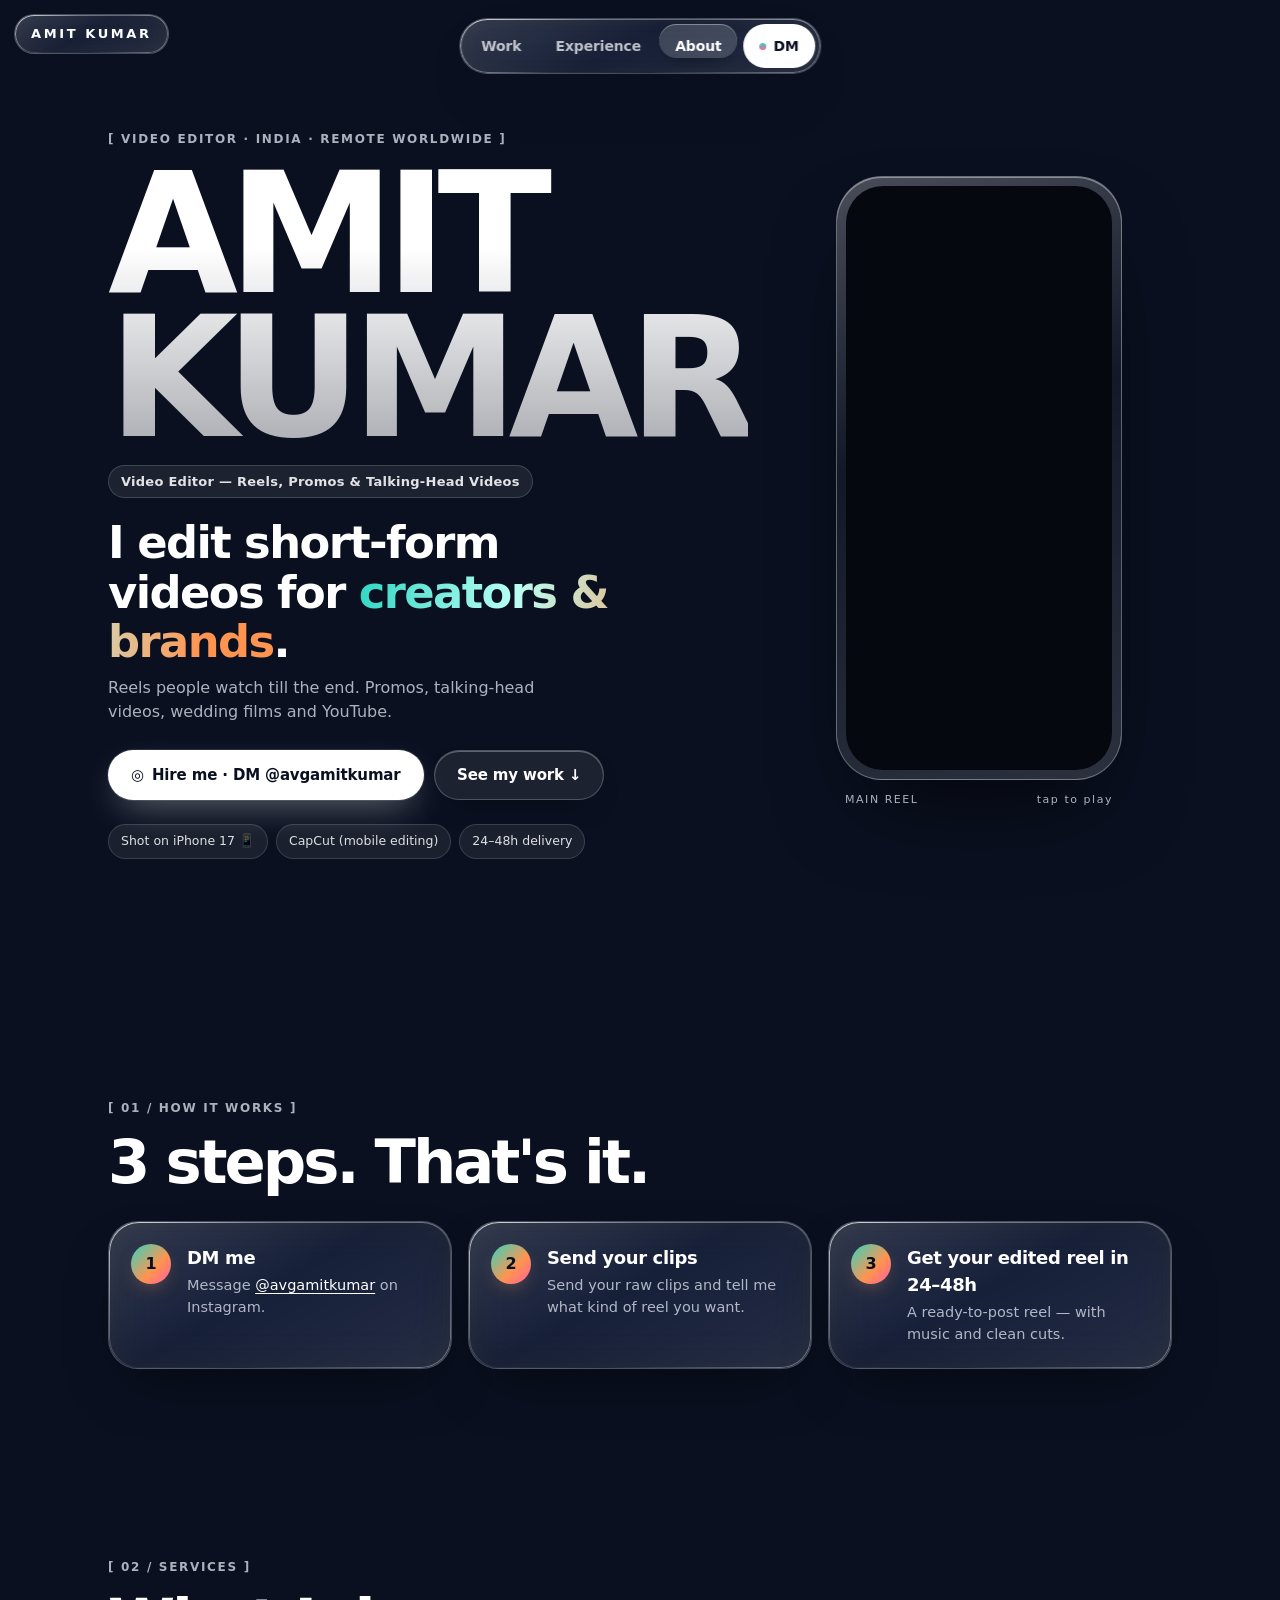
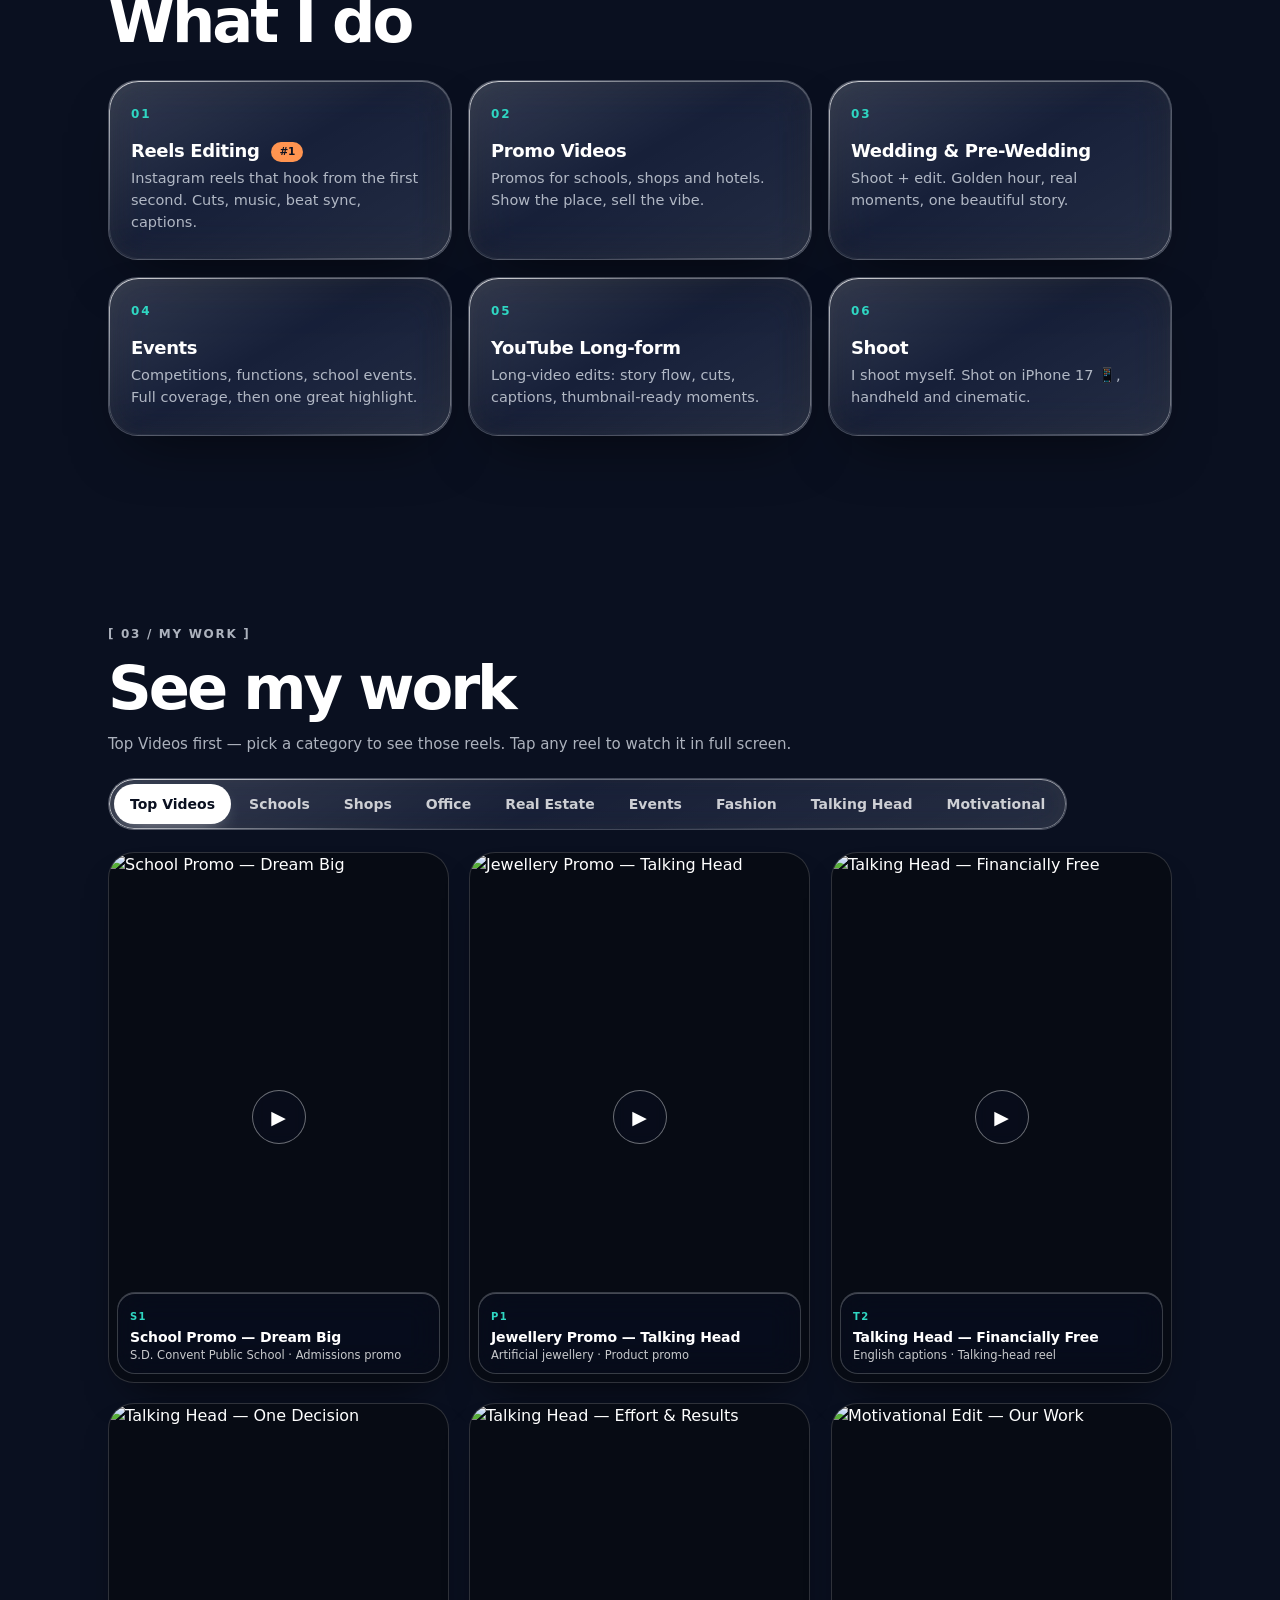
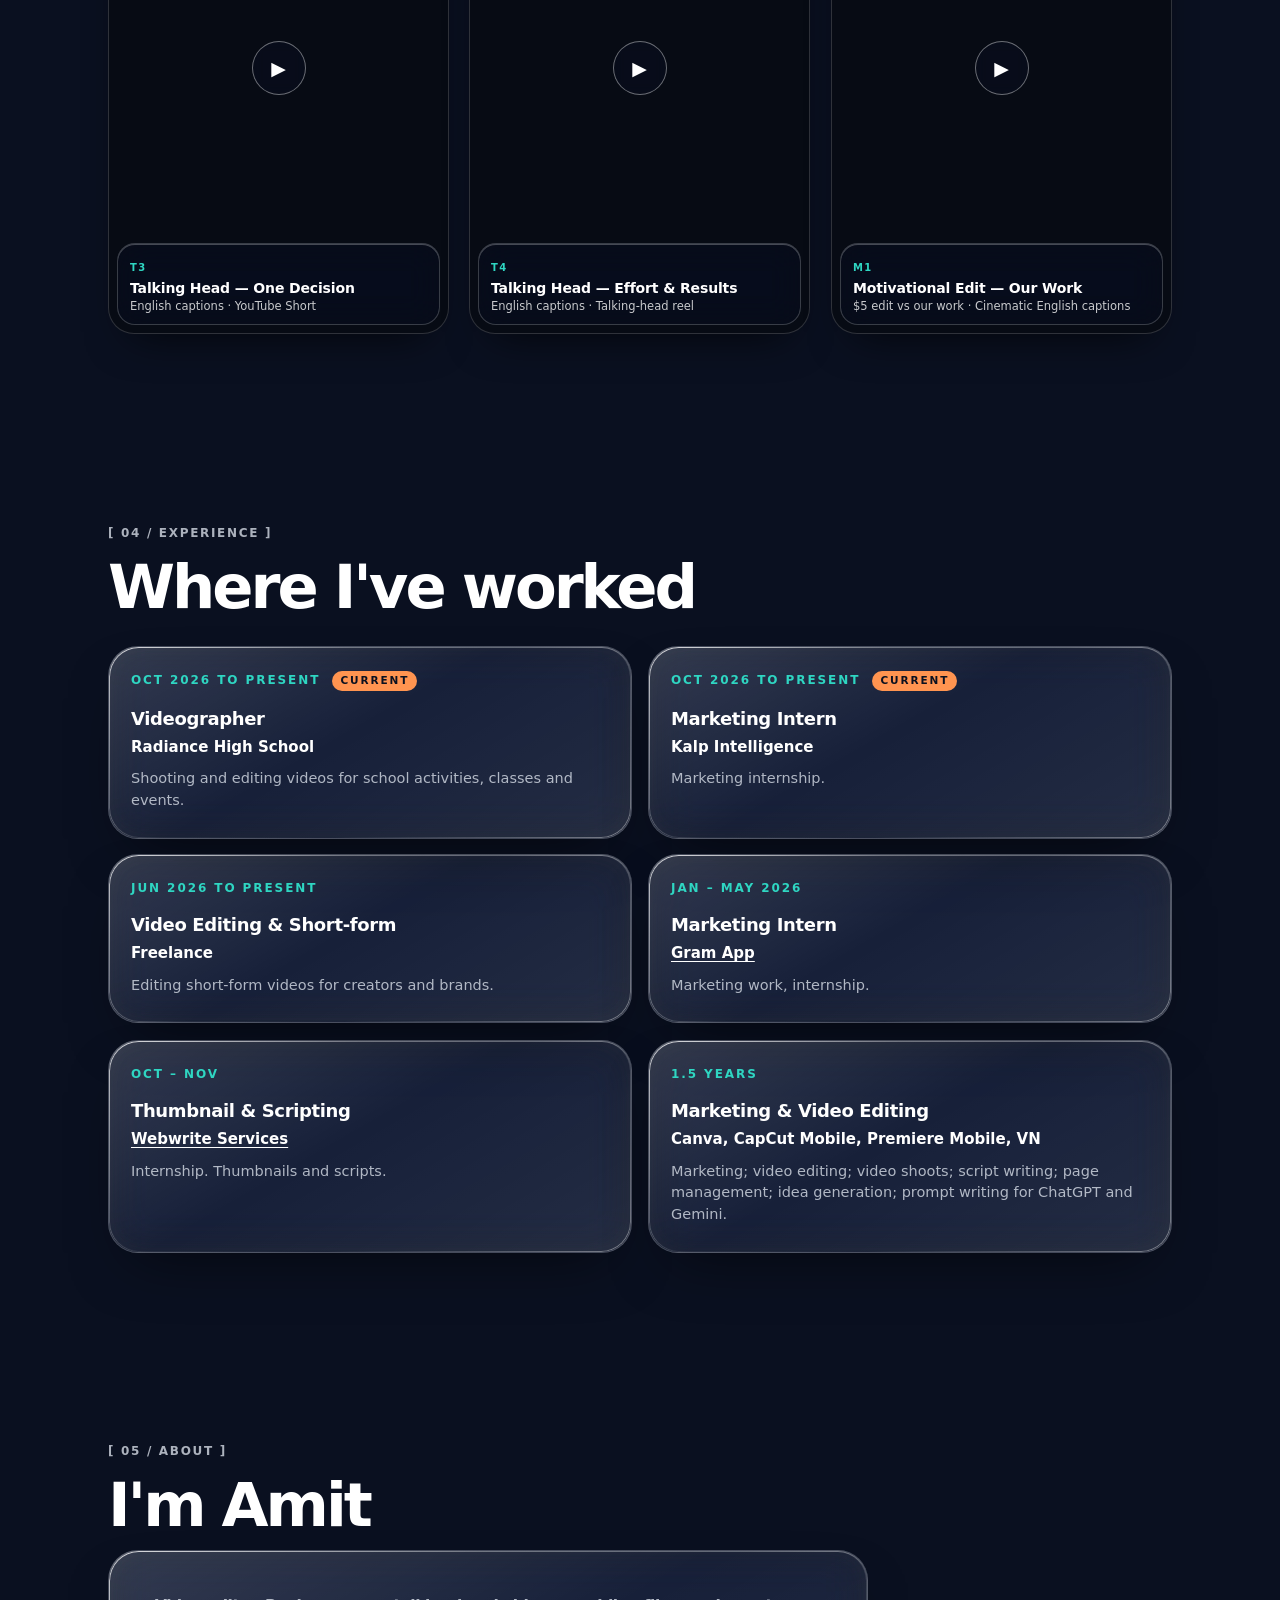
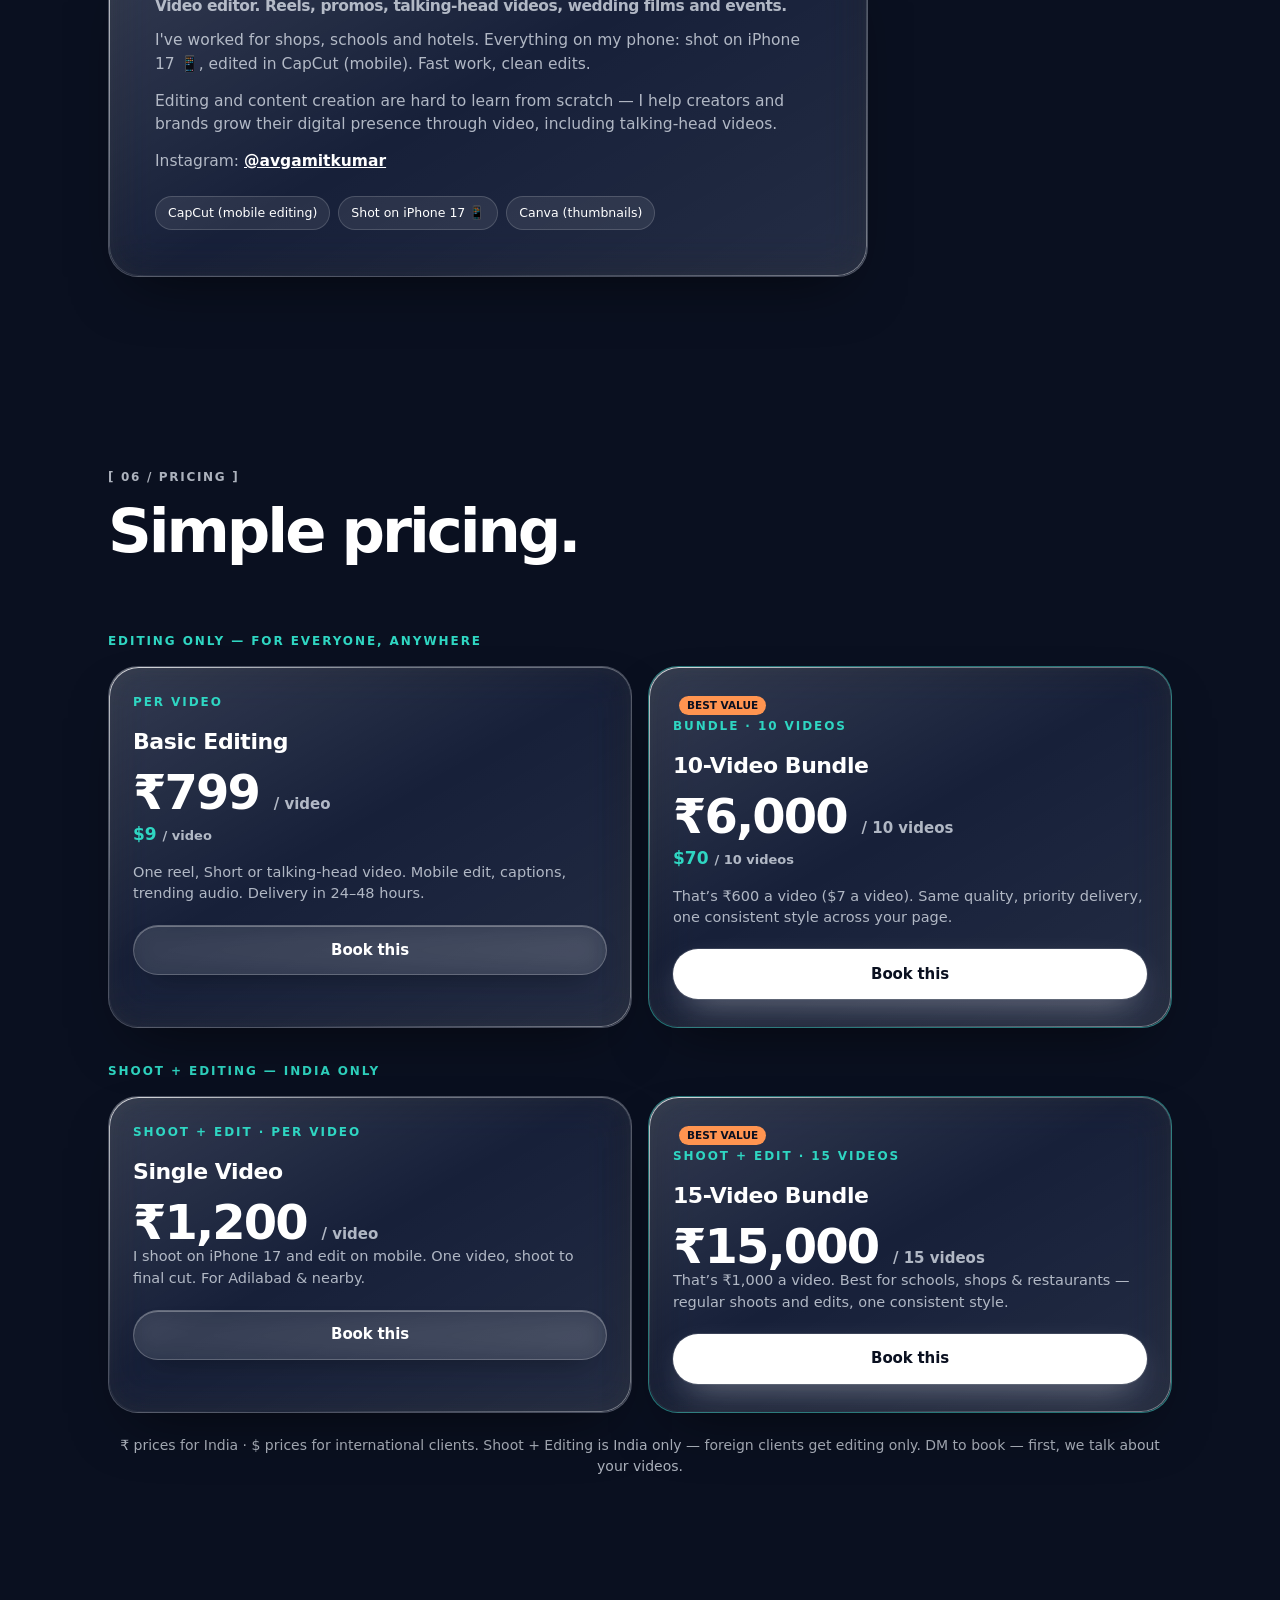
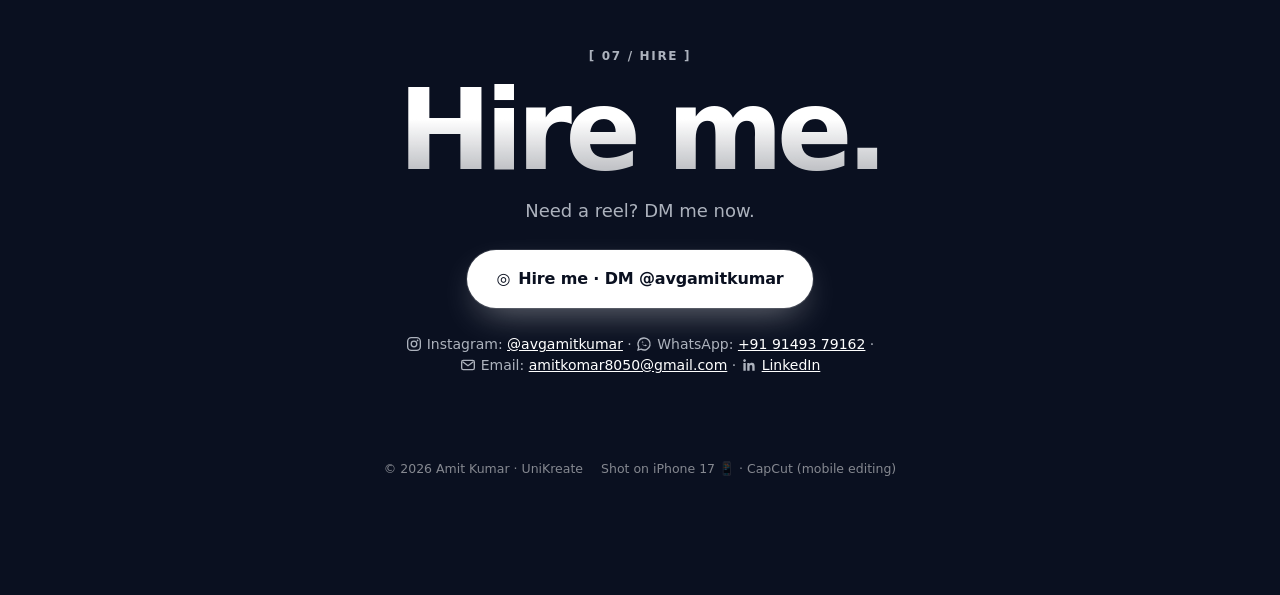
==== avg-amit-kumar-portfolio.html @ 87299b72 "Pricing: add Shoot + Editing India-only (single 1200, 15-video bundle 15000)" ====
<!doctype html>
<html lang="en">
<head>
<meta charset="utf-8">
<meta name="viewport" content="width=device-width, initial-scale=1, viewport-fit=cover">
<script>document.documentElement.classList.add('js')</script>
<title>Amit Kumar — Video Editor | Portfolio</title>
<meta name="description" content="Amit Kumar — Video Editor for creators & brands. Reels, promos, talking-head videos, wedding & events. Shot on iPhone 17, edited on CapCut. 24–48h delivery. Working with remote clients worldwide.">
<meta name="theme-color" content="#0b1222">
<meta property="og:type" content="website">
<meta property="og:title" content="Amit Kumar — Video Editor | Portfolio">
<meta property="og:description" content="Reels, promos, talking-head videos. DM @avgamitkumar on Instagram.">
<meta property="og:image" content="878a2b64-6e7f-44da-82f5-53b882c95af1.png">
<meta name="twitter:card" content="summary_large_image">
<link rel="icon" href="878a2b64-6e7f-44da-82f5-53b882c95af1.png" type="image/png">
<link rel="stylesheet" href="styles.css?v=20261118e">
</head>
<body>
<div class="bg" aria-hidden="true">
  <span class="blob blob--a" data-speed="0.10"></span>
  <span class="blob blob--b" data-speed="0.04"></span>
  <span class="blob blob--c" data-speed="0.14"></span>
  <span class="blob blob--d" data-speed="0.07"></span>
</div>

<a class="skip" href="#work">Skip to my work</a>

<a class="brand glass" href="#top" aria-label="Amit Kumar, back to top">AMIT KUMAR</a>

<nav class="dock glass" id="dock" aria-label="Main">
  <span class="dock__ind" aria-hidden="true"></span>
  <a class="dock__link" href="#work">Work</a>
  <a class="dock__link" href="#experience">Experience</a>
  <a class="dock__link" href="#about">About</a>
  <a class="dock__link dock__dm" href="https://ig.me/m/avgamitkumar" rel="noopener" target="_blank">DM</a>
</nav>

<main id="top">

  <!-- HERO -->
  <section class="hero" aria-labelledby="heroTitle">
    <div class="hero__copy">
      <p class="label">[ VIDEO EDITOR · INDIA · REMOTE WORLDWIDE ]</p>
      <h1 class="hero__title" id="heroTitle">AMIT KUMAR</h1>
      <p class="hero__name">Video Editor — Reels, Promos &amp; Talking-Head Videos</p>
      <p class="hero__pitch">I edit short-form videos for <mark>creators &amp; brands</mark>.</p>
      <p class="hero__sub">Reels people watch till the end. Promos, talking-head videos, wedding films and YouTube.</p>
      <div class="hero__ctas">
        <button class="btn btn--primary" type="button" data-hire><span aria-hidden="true">◎</span> Hire me · DM @avgamitkumar</button>
        <a class="btn btn--glass" href="#work">See my work ↓</a>
      </div>
      <ul class="chips" role="list">
        <li>Shot on iPhone 17 📱</li>
        <li>CapCut (mobile editing)</li>
        <li>24–48h delivery</li>
      </ul>
    </div>
    <figure class="phone tilt" data-tilt="1.8">
      <div class="phone__screen">
        <iframe src="https://drive.google.com/file/d/1HOAz-369hPiplzQVT6HI1nb5QCunB34k/preview" title="Main reel — Motivational Edit" allow="autoplay; fullscreen; encrypted-media; picture-in-picture" allowfullscreen></iframe>
      </div>
      <figcaption class="phone__cap"><span>MAIN REEL</span><span>tap to play</span></figcaption>
    </figure>
  </section>

  <!-- STEPS -->
  <section class="sec" id="steps" aria-labelledby="stepsTitle">
    <p class="label reveal">[ 01 / HOW IT WORKS ]</p>
    <h2 class="sec-title reveal" id="stepsTitle">3 steps. That's it.</h2>
    <ol class="steps__list" role="list">
      <li class="step glass tilt reveal"><span class="step__n">1</span><div><h3>DM me</h3><p>Message <a href="https://ig.me/m/avgamitkumar" rel="noopener" target="_blank">@avgamitkumar</a> on Instagram.</p></div></li>
      <li class="step glass tilt reveal"><span class="step__n">2</span><div><h3>Send your clips</h3><p>Send your raw clips and tell me what kind of reel you want.</p></div></li>
      <li class="step glass tilt reveal"><span class="step__n">3</span><div><h3>Get your edited reel in 24–48h</h3><p>A ready-to-post reel — with music and clean cuts.</p></div></li>
    </ol>
  </section>

  <!-- SERVICES -->
  <section class="sec" id="services" aria-labelledby="servicesTitle">
    <p class="label reveal">[ 02 / SERVICES ]</p>
    <h2 class="sec-title reveal" id="servicesTitle">What I do</h2>
    <ol class="svc" role="list">
      <li class="svc__item glass tilt reveal"><span class="svc__n">01</span><h3>Reels Editing <span class="pill">#1</span></h3><p>Instagram reels that hook from the first second. Cuts, music, beat sync, captions.</p></li>
      <li class="svc__item glass tilt reveal"><span class="svc__n">02</span><h3>Promo Videos</h3><p>Promos for schools, shops and hotels. Show the place, sell the vibe.</p></li>
      <li class="svc__item glass tilt reveal"><span class="svc__n">03</span><h3>Wedding &amp; Pre-Wedding</h3><p>Shoot + edit. Golden hour, real moments, one beautiful story.</p></li>
      <li class="svc__item glass tilt reveal"><span class="svc__n">04</span><h3>Events</h3><p>Competitions, functions, school events. Full coverage, then one great highlight.</p></li>
      <li class="svc__item glass tilt reveal"><span class="svc__n">05</span><h3>YouTube Long-form</h3><p>Long-video edits: story flow, cuts, captions, thumbnail-ready moments.</p></li>
      <li class="svc__item glass tilt reveal"><span class="svc__n">06</span><h3>Shoot</h3><p>I shoot myself. Shot on iPhone 17 📱, handheld and cinematic.</p></li>
    </ol>
  </section>

  <!-- WORK -->
  <section class="sec work" id="work" aria-labelledby="workTitle">
    <p class="label reveal">[ 03 / MY WORK ]</p>
    <h2 class="sec-title reveal" id="workTitle">See my work</h2>
    <p class="note reveal">Top Videos first — pick a category to see those reels. Tap any reel to watch it in full screen.</p>
    <div class="filters glass reveal" role="group" aria-label="Filter reels">
      <span class="filters__ind" aria-hidden="true"></span>
      <button class="chip" type="button" data-f="top" aria-pressed="true">Top Videos</button>
      <button class="chip" type="button" data-f="schools" aria-pressed="false">Schools</button>
      <button class="chip" type="button" data-f="shops" aria-pressed="false">Shops</button>
      <button class="chip" type="button" data-f="office" aria-pressed="false">Office</button>
      <button class="chip" type="button" data-f="realestate" aria-pressed="false">Real Estate</button>
      <button class="chip" type="button" data-f="events" aria-pressed="false">Events</button>
      <button class="chip" type="button" data-f="fashion" aria-pressed="false">Fashion</button>
      <button class="chip" type="button" data-f="talkinghead" aria-pressed="false">Talking Head</button>
      <button class="chip" type="button" data-f="motivational" aria-pressed="false">Motivational</button>
    </div>
    <ul class="reels" role="list">
      <li class="reel-card tilt reveal" data-cat="schools" data-title="School Promo — Dream Big" data-sub="S.D. Convent Public School · Admissions promo" data-top="1" data-tag="S1" data-embed="https://drive.google.com/file/d/1EfFwB3rR7611D7mzZV6u8il3VMxOXEYp/preview" tabindex="0" role="button" aria-label="School Promo — Dream Big">
        <img src="https://drive.google.com/thumbnail?id=1EfFwB3rR7611D7mzZV6u8il3VMxOXEYp&sz=w600" alt="School Promo — Dream Big" loading="lazy"><span class="reel-card__play" aria-hidden="true">▶</span>
        <div class="reel-card__info"><span class="reel-card__tag">S1</span><h3>School Promo — Dream Big</h3><p>S.D. Convent Public School · Admissions promo</p></div>
      </li>
      <li class="reel-card tilt reveal is-off" data-cat="schools" data-title="School Promo — Admissions Open" data-sub="S.D. Convent Public School · Campus film" data-tag="S2" data-embed="https://drive.google.com/file/d/1aK2A6xjDAdSQ9BrtQktBGGf_bjKCl_jm/preview" tabindex="0" role="button" aria-label="School Promo — Admissions Open">
        <img src="https://drive.google.com/thumbnail?id=1aK2A6xjDAdSQ9BrtQktBGGf_bjKCl_jm&sz=w600" alt="School Promo — Admissions Open" loading="lazy"><span class="reel-card__play" aria-hidden="true">▶</span>
        <div class="reel-card__info"><span class="reel-card__tag">S2</span><h3>School Promo — Admissions Open</h3><p>S.D. Convent Public School · Campus film</p></div>
      </li>
      <li class="reel-card tilt reveal" data-cat="shops" data-title="Jewellery Promo — Talking Head" data-sub="Artificial jewellery · Product promo" data-top="1" data-tag="P1" data-embed="https://drive.google.com/file/d/1P_Z3QGrKc_2KygOYUq4wAFcff1tZ_wCc/preview" tabindex="0" role="button" aria-label="Jewellery Promo — Talking Head">
        <img src="https://drive.google.com/thumbnail?id=1P_Z3QGrKc_2KygOYUq4wAFcff1tZ_wCc&sz=w600" alt="Jewellery Promo — Talking Head" loading="lazy"><span class="reel-card__play" aria-hidden="true">▶</span>
        <div class="reel-card__info"><span class="reel-card__tag">P1</span><h3>Jewellery Promo — Talking Head</h3><p>Artificial jewellery · Product promo</p></div>
      </li>
      <li class="reel-card tilt reveal is-off" data-cat="shops" data-title="Jewellery Showcase" data-sub="Necklaces &amp; bangles · Shop display" data-tag="P2" data-embed="https://drive.google.com/file/d/1DcTdS3GQmyjStyyhdCz5Oy9dntnzgsfu/preview" tabindex="0" role="button" aria-label="Jewellery Showcase">
        <img src="https://drive.google.com/thumbnail?id=1DcTdS3GQmyjStyyhdCz5Oy9dntnzgsfu&sz=w600" alt="Jewellery Showcase" loading="lazy"><span class="reel-card__play" aria-hidden="true">▶</span>
        <div class="reel-card__info"><span class="reel-card__tag">P2</span><h3>Jewellery Showcase</h3><p>Necklaces &amp; bangles · Shop display</p></div>
      </li>
      <li class="reel-card tilt reveal is-off" data-cat="office" data-title="Office Comedy — Cartoon Break" data-sub="Workplace skit · Shoot &amp; edit" data-tag="O1" data-embed="https://drive.google.com/file/d/1695Vf45d1Xk1xD7cJP0efDJVdHorOygj/preview" tabindex="0" role="button" aria-label="Office Comedy — Cartoon Break">
        <img src="https://drive.google.com/thumbnail?id=1695Vf45d1Xk1xD7cJP0efDJVdHorOygj&sz=w600" alt="Office Comedy — Cartoon Break" loading="lazy"><span class="reel-card__play" aria-hidden="true">▶</span>
        <div class="reel-card__info"><span class="reel-card__tag">O1</span><h3>Office Comedy — Cartoon Break</h3><p>Workplace skit · Shoot &amp; edit</p></div>
      </li>
      <li class="reel-card tilt reveal is-off" data-cat="office" data-title="Office Comedy — 7 PM Sharp" data-sub="Workplace skit · Shoot &amp; edit" data-tag="O2" data-embed="https://drive.google.com/file/d/1vdQBd5_BBNRpPg_I6WDUG2I7hFH2XDvm/preview" tabindex="0" role="button" aria-label="Office Comedy — 7 PM Sharp">
        <img src="https://drive.google.com/thumbnail?id=1vdQBd5_BBNRpPg_I6WDUG2I7hFH2XDvm&sz=w600" alt="Office Comedy — 7 PM Sharp" loading="lazy"><span class="reel-card__play" aria-hidden="true">▶</span>
        <div class="reel-card__info"><span class="reel-card__tag">O2</span><h3>Office Comedy — 7 PM Sharp</h3><p>Workplace skit · Shoot &amp; edit</p></div>
      </li>
      <li class="reel-card tilt reveal is-off" data-cat="realestate" data-title="Property Promo" data-sub="Real estate walkthrough · Gupta" data-tag="R1" data-embed="https://drive.google.com/file/d/12kUk3AnAhJ0RjK8vZolOc5KPlo73lEfu/preview" tabindex="0" role="button" aria-label="Property Promo">
        <img src="https://drive.google.com/thumbnail?id=12kUk3AnAhJ0RjK8vZolOc5KPlo73lEfu&sz=w600" alt="Property Promo" loading="lazy"><span class="reel-card__play" aria-hidden="true">▶</span>
        <div class="reel-card__info"><span class="reel-card__tag">R1</span><h3>Property Promo</h3><p>Real estate walkthrough · Gupta</p></div>
      </li>
      <li class="reel-card tilt reveal is-off" data-cat="events" data-title="Event Coverage" data-sub="Competition day · Shoot &amp; edit" data-tag="E1" data-embed="https://drive.google.com/file/d/1PSvLFGjvm06eZBLQIOGkwt1OV4lRuRWG/preview" tabindex="0" role="button" aria-label="Event Coverage">
        <img src="https://drive.google.com/thumbnail?id=1PSvLFGjvm06eZBLQIOGkwt1OV4lRuRWG&sz=w600" alt="Event Coverage" loading="lazy"><span class="reel-card__play" aria-hidden="true">▶</span>
        <div class="reel-card__info"><span class="reel-card__tag">E1</span><h3>Event Coverage</h3><p>Competition day · Shoot &amp; edit</p></div>
      </li>
      <li class="reel-card tilt reveal is-off" data-cat="fashion" data-title="Fashion Reel — Street Style" data-sub="Creator reel · Shoot &amp; edit" data-tag="F1" data-embed="https://drive.google.com/file/d/1vs7-U43_ygfc8EcI9OrpZXnSNwjdLfM7/preview" tabindex="0" role="button" aria-label="Fashion Reel — Street Style">
        <img src="https://drive.google.com/thumbnail?id=1vs7-U43_ygfc8EcI9OrpZXnSNwjdLfM7&sz=w600" alt="Fashion Reel — Street Style" loading="lazy"><span class="reel-card__play" aria-hidden="true">▶</span>
        <div class="reel-card__info"><span class="reel-card__tag">F1</span><h3>Fashion Reel — Street Style</h3><p>Creator reel · Shoot &amp; edit</p></div>
      </li>
      <li class="reel-card tilt reveal is-off" data-cat="talkinghead" data-title="Talking Head — Podcast Edit" data-sub="Podcast-style reel · Dubai visuals" data-tag="T1" data-embed="https://drive.google.com/file/d/1U1ZHjJknqvEOjS6zo9KcB2qNoZRIJrU5/preview" tabindex="0" role="button" aria-label="Talking Head — Podcast Edit">
        <img src="https://drive.google.com/thumbnail?id=1U1ZHjJknqvEOjS6zo9KcB2qNoZRIJrU5&sz=w600" alt="Talking Head — Podcast Edit" loading="lazy"><span class="reel-card__play" aria-hidden="true">▶</span>
        <div class="reel-card__info"><span class="reel-card__tag">T1</span><h3>Talking Head — Podcast Edit</h3><p>Podcast-style reel · Dubai visuals</p></div>
      </li>
      <li class="reel-card tilt reveal" data-cat="talkinghead" data-title="Talking Head — Financially Free" data-sub="English captions · Talking-head reel" data-top="1" data-tag="T2" data-embed="https://drive.google.com/file/d/1puEfXlhP1rOyHwePEIlnMLcY5GMytP2g/preview" tabindex="0" role="button" aria-label="Talking Head — Financially Free">
        <img src="https://drive.google.com/thumbnail?id=1puEfXlhP1rOyHwePEIlnMLcY5GMytP2g&sz=w600" alt="Talking Head — Financially Free" loading="lazy"><span class="reel-card__play" aria-hidden="true">▶</span>
        <div class="reel-card__info"><span class="reel-card__tag">T2</span><h3>Talking Head — Financially Free</h3><p>English captions · Talking-head reel</p></div>
      </li>
      <li class="reel-card tilt reveal" data-cat="talkinghead" data-title="Talking Head — One Decision" data-sub="English captions · YouTube Short" data-top="1" data-tag="T3" data-embed="https://drive.google.com/file/d/1JoqKxs-kL02tPTGaIkqr-7WcVJDl1NmT/preview" tabindex="0" role="button" aria-label="Talking Head — One Decision">
        <img src="https://drive.google.com/thumbnail?id=1JoqKxs-kL02tPTGaIkqr-7WcVJDl1NmT&sz=w600" alt="Talking Head — One Decision" loading="lazy"><span class="reel-card__play" aria-hidden="true">▶</span>
        <div class="reel-card__info"><span class="reel-card__tag">T3</span><h3>Talking Head — One Decision</h3><p>English captions · YouTube Short</p></div>
      </li>
      <li class="reel-card tilt reveal" data-cat="talkinghead" data-title="Talking Head — Effort &amp; Results" data-sub="English captions · Talking-head reel" data-top="1" data-tag="T4" data-embed="https://drive.google.com/file/d/1S0QawrKa0LcjVlJeD95dUl0y1zuPpZ-Z/preview" tabindex="0" role="button" aria-label="Talking Head — Effort and Results">
        <img src="https://drive.google.com/thumbnail?id=1S0QawrKa0LcjVlJeD95dUl0y1zuPpZ-Z&sz=w600" alt="Talking Head — Effort &amp; Results" loading="lazy"><span class="reel-card__play" aria-hidden="true">▶</span>
        <div class="reel-card__info"><span class="reel-card__tag">T4</span><h3>Talking Head — Effort &amp; Results</h3><p>English captions · Talking-head reel</p></div>
      </li>
      <li class="reel-card tilt reveal is-off" data-cat="talkinghead" data-title="Talking Head — Business" data-sub="Business reel · Motion graphics" data-tag="T5" data-embed="https://drive.google.com/file/d/1XAV518aW96YmVK0k295LTouYSO0jJoLy/preview" tabindex="0" role="button" aria-label="Talking Head — Business">
        <img src="https://drive.google.com/thumbnail?id=1XAV518aW96YmVK0k295LTouYSO0jJoLy&sz=w600" alt="Talking Head — Business" loading="lazy"><span class="reel-card__play" aria-hidden="true">▶</span>
        <div class="reel-card__info"><span class="reel-card__tag">T5</span><h3>Talking Head — Business</h3><p>Business reel · Motion graphics</p></div>
      </li>
      <li class="reel-card tilt reveal" data-cat="motivational" data-title="Motivational Edit — Our Work" data-sub="$5 edit vs our work · Cinematic English captions" data-top="1" data-tag="M1" data-embed="https://drive.google.com/file/d/1HOAz-369hPiplzQVT6HI1nb5QCunB34k/preview" tabindex="0" role="button" aria-label="Motivational Edit — Our Work">
        <img src="https://drive.google.com/thumbnail?id=1HOAz-369hPiplzQVT6HI1nb5QCunB34k&sz=w600" alt="Motivational Edit — Our Work" loading="lazy"><span class="reel-card__play" aria-hidden="true">▶</span>
        <div class="reel-card__info"><span class="reel-card__tag">M1</span><h3>Motivational Edit — Our Work</h3><p>$5 edit vs our work · Cinematic English captions</p></div>
      </li>
    </ul>
  </section>

  <!-- EXPERIENCE -->
  <section class="sec" id="experience" aria-labelledby="expTitle">
    <p class="label reveal">[ 04 / EXPERIENCE ]</p>
    <h2 class="sec-title reveal" id="expTitle">Where I've worked</h2>
    <ol class="exp" role="list">
      <li class="exp__item glass tilt reveal">
        <span class="exp__when">Oct 2026 to present <span class="pill">Current</span></span>
        <h3>Videographer</h3>
        <p class="exp__org">Radiance High School</p>
        <p class="exp__desc">Shooting and editing videos for school activities, classes and events.</p>
      </li>
      <li class="exp__item glass tilt reveal">
        <span class="exp__when">Oct 2026 to present <span class="pill">Current</span></span>
        <h3>Marketing Intern</h3>
        <p class="exp__org">Kalp Intelligence</p>
        <p class="exp__desc">Marketing internship.</p>
      </li>
      <li class="exp__item glass tilt reveal">
        <span class="exp__when">Jun 2026 to present</span>
        <h3>Video Editing &amp; Short-form</h3>
        <p class="exp__org">Freelance</p>
        <p class="exp__desc">Editing short-form videos for creators and brands.</p>
      </li>
      <li class="exp__item glass tilt reveal">
        <span class="exp__when">Jan – May 2026</span>
        <h3>Marketing Intern</h3>
        <p class="exp__org"><a href="https://www.instagram.com/gramapp.co" rel="noopener" target="_blank">Gram App</a></p>
        <p class="exp__desc">Marketing work, internship.</p>
      </li>
      <li class="exp__item glass tilt reveal">
        <span class="exp__when">Oct – Nov</span>
        <h3>Thumbnail &amp; Scripting</h3>
        <p class="exp__org"><a href="https://www.instagram.com/webwriteservices" rel="noopener" target="_blank">Webwrite Services</a></p>
        <p class="exp__desc">Internship. Thumbnails and scripts.</p>
      </li>
      <li class="exp__item glass tilt reveal">
        <span class="exp__when">1.5 years</span>
        <h3>Marketing &amp; Video Editing</h3>
        <p class="exp__org">Canva, CapCut Mobile, Premiere Mobile, VN</p>
        <p class="exp__desc">Marketing; video editing; video shoots; script writing; page management; idea generation; prompt writing for ChatGPT and Gemini.</p>
      </li>
    </ol>
  </section>

  <!-- ABOUT -->
  <section class="sec" id="about" aria-labelledby="aboutTitle">
    <p class="label reveal">[ 05 / ABOUT ]</p>
    <h2 class="sec-title reveal" id="aboutTitle">I'm Amit</h2>
    <div class="about__box glass tilt reveal">
      <p class="about__lead">Video editor. Reels, promos, talking-head videos, wedding films and events.</p>
      <p>I've worked for shops, schools and hotels. Everything on my phone: shot on iPhone 17 📱, edited in CapCut (mobile). Fast work, clean edits.</p>
      <p>Editing and content creation are hard to learn from scratch — I help creators and brands grow their digital presence through video, including talking-head videos.</p>
      <p class="about__ig">Instagram: <a href="https://www.instagram.com/avgamitkumar/" rel="noopener" target="_blank">@avgamitkumar</a></p>
      <ul class="tools" role="list"><li>CapCut (mobile editing)</li><li>Shot on iPhone 17 📱</li><li>Canva (thumbnails)</li></ul>
    </div>
  </section>

  <!-- PRICING -->
  <section class="sec" id="pricing" aria-labelledby="pricingTitle">
    <p class="label reveal">[ 06 / PRICING ]</p>
    <h2 class="sec-title reveal" id="pricingTitle">Simple pricing.</h2>
    <p class="note reveal">No hidden charges. Pay per video, or save more with a bundle.</p>
    <p class="price-group reveal">Editing only &mdash; for everyone, anywhere</p>
    <ul class="price-grid" role="list">
      <li class="glass price-card tilt reveal">
        <span class="price-card__tag">PER VIDEO</span>
        <h3>Basic Editing</h3>
        <p class="price-card__amount">&#8377;799 <span>/ video</span></p>
        <p class="price-card__usd">$9 <span>/ video</span></p>
        <p class="price-card__desc">One reel, Short or talking-head video. Mobile edit, captions, trending audio. Delivery in 24&ndash;48 hours.</p>
        <button class="btn btn--glass btn--block" type="button" data-hire>Book this</button>
      </li>
      <li class="glass price-card price-card--hot tilt reveal">
        <span class="pill">BEST VALUE</span>
        <span class="price-card__tag">BUNDLE &middot; 10 VIDEOS</span>
        <h3>10-Video Bundle</h3>
        <p class="price-card__amount">&#8377;6,000 <span>/ 10 videos</span></p>
        <p class="price-card__usd">$70 <span>/ 10 videos</span></p>
        <p class="price-card__desc">That&rsquo;s &#8377;600 a video ($7 a video). Same quality, priority delivery, one consistent style across your page.</p>
        <button class="btn btn--primary btn--block" type="button" data-hire>Book this</button>
      </li>
    </ul>
    <p class="price-group reveal">Shoot + Editing &mdash; India only</p>
    <ul class="price-grid" role="list">
      <li class="glass price-card tilt reveal">
        <span class="price-card__tag">SHOOT + EDIT &middot; PER VIDEO</span>
        <h3>Single Video</h3>
        <p class="price-card__amount">&#8377;1,200 <span>/ video</span></p>
        <p class="price-card__desc">I shoot on iPhone 17 and edit on mobile. One video, shoot to final cut. For Adilabad &amp; nearby.</p>
        <button class="btn btn--glass btn--block" type="button" data-hire>Book this</button>
      </li>
      <li class="glass price-card price-card--hot tilt reveal">
        <span class="pill">BEST VALUE</span>
        <span class="price-card__tag">SHOOT + EDIT &middot; 15 VIDEOS</span>
        <h3>15-Video Bundle</h3>
        <p class="price-card__amount">&#8377;15,000 <span>/ 15 videos</span></p>
        <p class="price-card__desc">That&rsquo;s &#8377;1,000 a video. Best for schools, shops &amp; restaurants &mdash; regular shoots and edits, one consistent style.</p>
        <button class="btn btn--primary btn--block" type="button" data-hire>Book this</button>
      </li>
    </ul>
    <p class="price-note reveal">&#8377; prices for India &middot; $ prices for international clients. Shoot + Editing is India only &mdash; foreign clients get editing only. DM to book &mdash; first, we talk about your videos.</p>
  </section>

  <!-- CONTACT -->
  <section class="contact" id="contact" aria-labelledby="contactTitle">
    <p class="label reveal">[ 07 / HIRE ]</p>
    <h2 class="contact__title reveal" id="contactTitle">Hire me.</h2>
    <p class="contact__free reveal">Need a reel? DM me now.</p>
    <div class="contact__ctas reveal">
      <button class="btn btn--primary btn--xl" type="button" data-hire><span aria-hidden="true">◎</span> Hire me · DM @avgamitkumar</button>
    </div>
    <p class="contact__alt reveal"><span class="contact__item"><svg viewBox="0 0 24 24" aria-hidden="true"><rect x="2.5" y="2.5" width="19" height="19" rx="5.5" fill="none" stroke="currentColor" stroke-width="2"/><circle cx="12" cy="12" r="4.2" fill="none" stroke="currentColor" stroke-width="2"/><circle cx="17.4" cy="6.6" r="1.3" fill="currentColor"/></svg>Instagram: <a href="https://www.instagram.com/avgamitkumar/" rel="noopener" target="_blank">@avgamitkumar</a></span> · <span class="contact__item"><svg viewBox="0 0 24 24" aria-hidden="true"><path d="M12 3a9 9 0 0 0-7.8 13.5L3 21l4.7-1.2A9 9 0 1 0 12 3z" fill="none" stroke="currentColor" stroke-width="2"/><path d="M8.5 9.2c.4 2.3 2.5 4.4 4.8 4.8l.8-1.3 2.1 1c-.4 1.2-1.3 1.8-2.6 1.4C11 14.5 9.5 13 8.9 10.4c-.4-1.3.2-2.2 1.4-2.6l1 2.1z" fill="currentColor"/></svg>WhatsApp: <a href="https://wa.me/919149379162" rel="noopener" target="_blank">+91 91493 79162</a></span> · <span class="contact__item"><svg viewBox="0 0 24 24" aria-hidden="true"><rect x="2.5" y="5" width="19" height="14" rx="2.5" fill="none" stroke="currentColor" stroke-width="2"/><path d="M4 7l8 6 8-6" fill="none" stroke="currentColor" stroke-width="2"/></svg>Email: <a href="mailto:amitkomar8050@gmail.com">amitkomar8050@gmail.com</a></span> · <span class="contact__item"><svg viewBox="0 0 24 24" aria-hidden="true"><path d="M20.45 20.45h-3.55v-5.57c0-1.33-.03-3.04-1.85-3.04-1.85 0-2.14 1.45-2.14 2.94v5.67H9.35V9h3.41v1.56h.05c.48-.9 1.64-1.85 3.37-1.85 3.6 0 4.27 2.37 4.27 5.46v6.28zM5.34 7.43c-1.14 0-2.06-.93-2.06-2.06 0-1.14.92-2.07 2.06-2.07 1.14 0 2.06.93 2.06 2.07 0 1.13-.92 2.06-2.06 2.06zm1.78 13.02H3.56V9h3.56v11.45z" fill="currentColor"/></svg><a href="https://www.linkedin.com/in/amit-kumar-90637933a" rel="noopener" target="_blank">LinkedIn</a></span></p>
  </section>
</main>

<footer class="foot">
  <span>© 2026 Amit Kumar · UniKreate</span><span>Shot on iPhone 17 📱 · CapCut (mobile editing)</span>
</footer>

<!-- Reel lightbox: glass sheet, swipe down to close, swipe sideways for next/prev -->
<div class="lb" id="lb" aria-hidden="true">
  <div class="lb__scrim" data-close></div>
  <div class="lb__panel glass" role="dialog" aria-modal="true" aria-label="Reel preview">
    <span class="grip" aria-hidden="true"></span>
    <button class="lb__x" type="button" data-close aria-label="Close">×</button>
    <div class="lb__stage"><div class="lb__slot"></div></div>
    <div class="lb__meta">
      <p class="lb__tag"></p>
      <h3 class="lb__title"></h3>
      <p class="lb__sub"></p>
    </div>
    <div class="lb__nav">
      <button class="lb__arrow" type="button" data-prev aria-label="Previous">←</button>
      <span class="lb__count"></span>
      <button class="lb__arrow" type="button" data-next aria-label="Next">→</button>
    </div>
    <a class="btn btn--primary lb__cta" href="https://ig.me/m/avgamitkumar" rel="noopener" target="_blank">DM me · @avgamitkumar →</a>
  </div>
</div>

<!-- Hire sheet: slides up, copy handle or DM -->
<div class="sheet" id="sheet" aria-hidden="true">
  <div class="sheet__scrim" data-close></div>
  <div class="sheet__panel glass" role="dialog" aria-modal="true" aria-labelledby="sheetTitle">
    <span class="grip" aria-hidden="true"></span>
    <h2 class="sheet__title" id="sheetTitle">Hire me.</h2>
    <p class="sheet__text">Want a reel? DM me on Instagram, or message me on WhatsApp.</p>
    <a class="btn btn--primary btn--block" href="https://ig.me/m/avgamitkumar" rel="noopener" target="_blank"><span aria-hidden="true">◎</span> DM @avgamitkumar →</a>
    <a class="btn btn--glass btn--block" href="https://wa.me/919149379162" rel="noopener" target="_blank">WhatsApp +91 91493 79162 →</a>
    <button class="btn btn--glass btn--block" type="button" data-copy="@avgamitkumar">Copy handle</button>
    <button class="btn-text" type="button" data-close>Close</button>
  </div>
</div>

<div class="toast glass" id="toast" role="status" aria-live="polite"></div>

<script src="script.js?v=20261118e" defer></script>
</body>
</html>
---- styles.css ----
/* AWARA v6 — Liquid Glass, minimal, interactive. Vanilla CSS. */
:root{
  --ink:#0a1020;
  --white:#ffffff;
  --mute:rgba(236,241,250,.72);
  --teal:#2fd6c2;
  --orange:#ff9450;
  --pink:#ff5f9e;
  --navy:#1d3b7a;
  --r-lg:30px;
  --r-md:22px;
  --ease:cubic-bezier(.2,.8,.2,1);
  --font:-apple-system,BlinkMacSystemFont,"SF Pro Display","SF Pro Text","Segoe UI",system-ui,Roboto,"Noto Sans",sans-serif;
}
*{box-sizing:border-box}
html{-webkit-text-size-adjust:100%;scroll-behavior:smooth;background:var(--ink)}
body{margin:0;font-family:var(--font);color:var(--white);background:var(--ink);min-height:100vh;-webkit-font-smoothing:antialiased;line-height:1.5;overflow-x:hidden;padding-bottom:96px}
body.no-scroll{overflow:hidden}
img,video{display:block;max-width:100%}
a{color:inherit}
p,h1,h2,h3{overflow-wrap:break-word}
mark{background:none;color:transparent;background-image:linear-gradient(100deg,var(--teal) 0%,#b9fff5 38%,var(--orange) 82%);-webkit-background-clip:text;background-clip:text}
:focus-visible{outline:2px solid var(--teal);outline-offset:3px}
.sr-only{position:absolute;width:1px;height:1px;overflow:hidden;clip:rect(0 0 0 0);white-space:nowrap}
.skip{position:absolute;left:-999px;top:10px;z-index:200;background:#fff;color:var(--ink);padding:8px 12px;border-radius:10px}
.skip:focus{left:12px}

/* ---------- Background: soft gradient light, very slow ---------- */
.bg{position:fixed;inset:0;z-index:-1;overflow:hidden;pointer-events:none}
.blob{position:absolute;border-radius:50%;will-change:transform,translate;translate:0 0}
.blob--a{width:72vmax;height:72vmax;left:-24vmax;top:-22vmax;background:radial-gradient(circle,rgba(47,214,194,.5) 0%,rgba(47,214,194,0) 62%);animation:drift1 28s ease-in-out infinite}
.blob--b{width:64vmax;height:64vmax;right:-26vmax;top:18vh;background:radial-gradient(circle,rgba(255,148,80,.36) 0%,rgba(255,148,80,0) 62%);animation:drift2 34s ease-in-out infinite}
.blob--c{width:70vmax;height:70vmax;left:4vw;top:88vh;background:radial-gradient(circle,rgba(255,95,158,.28) 0%,rgba(255,95,158,0) 62%);animation:drift1 40s ease-in-out infinite reverse}
.blob--d{width:60vmax;height:60vmax;right:-10vmax;top:150vh;background:radial-gradient(circle,rgba(29,59,122,.9) 0%,rgba(29,59,122,0) 66%);animation:drift2 30s ease-in-out infinite reverse}
@keyframes drift1{0%,100%{transform:translate3d(0,0,0) scale(1)}50%{transform:translate3d(5vmax,4vmax,0) scale(1.06)}}
@keyframes drift2{0%,100%{transform:translate3d(0,0,0) scale(1)}50%{transform:translate3d(-6vmax,3vmax,0) scale(1.08)}}

/* ---------- Glass surface ---------- */
.glass{
  position:relative;overflow:hidden;isolation:isolate;border-radius:var(--r-lg);
  background:linear-gradient(150deg,rgba(255,255,255,.18) 0%,rgba(255,255,255,.07) 46%,rgba(255,255,255,.12) 100%);
  -webkit-backdrop-filter:blur(22px) saturate(170%);backdrop-filter:blur(22px) saturate(170%);
  border:1px solid rgba(255,255,255,.18);
  box-shadow:inset 0 1px 0 rgba(255,255,255,.32),inset 0 0 24px rgba(255,255,255,.03),0 26px 60px -26px rgba(0,0,0,.6);
}
.glass::before{content:"";position:absolute;inset:0;border-radius:inherit;padding:1px;pointer-events:none;
  background:linear-gradient(135deg,rgba(255,255,255,.75),rgba(255,255,255,.06) 34%,rgba(255,255,255,0) 58%,rgba(255,255,255,.4));
  -webkit-mask:linear-gradient(#000 0 0) content-box,linear-gradient(#000 0 0);-webkit-mask-composite:xor;mask-composite:exclude}
.glass::after{content:"";position:absolute;inset:0;border-radius:inherit;pointer-events:none;z-index:-1;opacity:0;transition:opacity .4s;
  background:radial-gradient(260px circle at var(--lx,50%) var(--ly,50%),rgba(255,255,255,.2),rgba(255,255,255,0) 62%)}
.glass.is-lit::after{opacity:1}
@supports not ((backdrop-filter:blur(1px)) or (-webkit-backdrop-filter:blur(1px))){
  .glass,.dock,.brand,.toast,.reel-card__info{background:rgba(22,32,58,.94)}
}

/* ---------- Tilt + press ---------- */
.tilt{transform:perspective(900px) rotateX(var(--rx,0deg)) rotateY(var(--ry,0deg));transition:transform .5s var(--ease),box-shadow .5s var(--ease),background .5s}
.tilt.is-lit{transition:transform .14s linear,box-shadow .5s var(--ease)}
.btn:active,.chip:active,.reel-card:active,.dock__link:active,.brand:active{scale:.965}

/* ---------- Reveal (opacity + blur only, so transform stays free for tilt) ---------- */
.js .reveal{opacity:0;filter:blur(8px);transition:opacity .9s var(--ease),filter .9s var(--ease);transition-delay:var(--d,0ms)}
.js .reveal.in{opacity:1;filter:none}
.js .reveal.tilt,.js .reveal.reel-card{transition:opacity .9s var(--ease),filter .9s var(--ease),transform .5s var(--ease),box-shadow .5s var(--ease),scale .2s var(--ease),background .5s;transition-delay:var(--d,0ms)}
.js .reveal.tilt.is-lit,.js .reveal.reel-card.is-lit{transition:transform .14s linear,opacity .9s var(--ease),filter .9s var(--ease),scale .2s var(--ease)}

/* ---------- Top brand + floating dock ---------- */
.brand{position:fixed;z-index:60;top:max(14px,env(safe-area-inset-top));left:14px;padding:9px 16px;border-radius:999px;font-size:13px;font-weight:800;letter-spacing:.2em;text-decoration:none;transition:scale .2s}
.dock{position:fixed;z-index:60;left:50%;bottom:max(14px,env(safe-area-inset-bottom));transform:translateX(-50%);
  display:flex;align-items:center;gap:2px;padding:5px;border-radius:999px;max-width:calc(100vw - 24px);
  transition:padding .4s var(--ease),gap .4s var(--ease)}
.dock__ind{position:absolute;left:0;top:5px;height:34px;width:0;border-radius:999px;opacity:0;pointer-events:none;
  background:rgba(255,255,255,.17);box-shadow:inset 0 1px 0 rgba(255,255,255,.35),0 6px 18px -8px rgba(0,0,0,.5);
  transition:transform .55s var(--ease),width .55s var(--ease),opacity .3s}
.dock__link{position:relative;overflow:hidden;display:inline-flex;align-items:center;height:44px;padding:0 13px;border-radius:999px;
  font-size:13px;font-weight:600;letter-spacing:-.01em;color:rgba(255,255,255,.72);text-decoration:none;white-space:nowrap;max-width:120px;
  transition:max-width .45s var(--ease),padding .45s var(--ease),opacity .3s,color .3s}
.dock__link.is-active{color:#fff}
.dock__dm{background:#fff;color:var(--ink);margin-left:4px;gap:7px}
.dock__dm::before{content:"";width:7px;height:7px;border-radius:50%;background:linear-gradient(var(--teal),var(--pink));flex:none}
.dock.is-compact .dock__link:not(.is-active):not(.dock__dm){max-width:0;padding-left:0;padding-right:0;opacity:0}
@media (min-width:760px){
  .dock{top:max(18px,env(safe-area-inset-top));bottom:auto}
  .dock__link{font-size:14px;padding:0 16px}
}

/* ---------- Buttons ---------- */
.btn{position:relative;overflow:hidden;display:inline-flex;align-items:center;justify-content:center;gap:8px;min-height:50px;padding:0 22px;border-radius:999px;
  font:600 15px/1 var(--font);letter-spacing:-.01em;color:#fff;text-decoration:none;cursor:pointer;border:1px solid rgba(255,255,255,.22);
  background:rgba(255,255,255,.1);-webkit-backdrop-filter:blur(14px);backdrop-filter:blur(14px);
  box-shadow:inset 0 1px 0 rgba(255,255,255,.3),0 14px 30px -18px rgba(0,0,0,.6);
  translate:var(--mx,0px) var(--my,0px);-webkit-tap-highlight-color:transparent;touch-action:manipulation;
  transition:translate .35s var(--ease),scale .2s var(--ease),background .3s,box-shadow .3s}
.btn:hover{background:rgba(255,255,255,.18)}
.btn--primary{background:#fff;color:var(--ink);border-color:transparent;box-shadow:0 14px 36px -12px rgba(255,255,255,.45),0 0 0 1px rgba(255,255,255,.12)}
.btn--primary:hover{background:#f2f6ff}
.btn--glass{background:rgba(255,255,255,.08)}
.btn--xl{min-height:58px;padding:0 28px;font-size:16px}
.btn--block{width:100%}
.btn-text{background:none;border:0;color:var(--mute);font:600 14px var(--font);padding:12px;cursor:pointer;margin-top:4px}
.ripple{position:absolute;border-radius:50%;background:rgba(255,255,255,.35);transform:scale(0);opacity:.8;pointer-events:none;animation:ripple .6s var(--ease) forwards}
@keyframes ripple{to{transform:scale(1);opacity:0}}
.chip{position:relative;overflow:hidden;z-index:1;border:0;background:none;color:rgba(255,255,255,.78);font:600 14px/1 var(--font);
  min-height:40px;padding:0 16px;border-radius:999px;cursor:pointer;-webkit-tap-highlight-color:transparent;transition:color .35s;white-space:nowrap}
.chip[aria-pressed="true"]{color:var(--ink)}

/* ---------- Hero ---------- */
.hero{position:relative;min-height:100svh;display:grid;align-items:center;gap:56px;padding:112px 22px 70px;max-width:1160px;margin:0 auto}
@media (min-width:880px){.hero{grid-template-columns:1.05fr .95fr;padding:130px 48px 90px}}
.hero__copy>*{animation:rise .9s var(--ease) both}
.hero__copy>*:nth-child(2){animation-delay:.06s}
.hero__copy>*:nth-child(3){animation-delay:.12s}
.hero__copy>*:nth-child(4){animation-delay:.18s}
.hero__copy>*:nth-child(5){animation-delay:.24s}
.hero__copy>*:nth-child(6){animation-delay:.3s}
.hero__copy>*:nth-child(7){animation-delay:.36s}
@keyframes rise{from{opacity:0;filter:blur(8px)}to{opacity:1;filter:none}}
.label{font-size:12px;letter-spacing:.14em;text-transform:uppercase;color:var(--mute);margin:0 0 14px;font-weight:600}
.hero__title{margin:0;font-size:clamp(4.6rem,22vw,10.5rem);line-height:.86;letter-spacing:-.06em;font-weight:800;
  background:linear-gradient(180deg,#fff 30%,rgba(255,255,255,.66));-webkit-background-clip:text;background-clip:text;color:transparent}
.hero__name{display:inline-flex;margin:14px 0 0;padding:6px 12px;border-radius:999px;font-size:13px;font-weight:600;letter-spacing:.02em;
  color:rgba(255,255,255,.88);background:rgba(255,255,255,.08);border:1px solid rgba(255,255,255,.16)}
.hero__pitch{font-size:clamp(1.7rem,4.8vw,2.8rem);line-height:1.1;font-weight:680;letter-spacing:-.035em;margin:20px 0 10px;max-width:17ch}
.hero__sub{color:var(--mute);font-size:16px;margin:0;max-width:44ch}
.free{display:grid;gap:4px;width:min(100%,340px);margin-top:24px;padding:16px 20px;border-radius:var(--r-md)}
.free__tag{justify-self:start;font-size:10.5px;font-weight:800;letter-spacing:.16em;color:var(--ink);padding:4px 9px;border-radius:999px;background:linear-gradient(90deg,var(--teal),#b9fff5)}
.free__big{margin:6px 0 0;font-size:22px;font-weight:750;letter-spacing:-.02em}
.free__big strong{background:linear-gradient(90deg,var(--teal),#fff 50%,var(--orange));-webkit-background-clip:text;background-clip:text;color:transparent}
.free__small{margin:0;font-size:14px;color:var(--mute)}
.hero__ctas{display:flex;flex-wrap:wrap;gap:10px;margin-top:26px}
.chips{list-style:none;padding:0;margin:24px 0 0;display:flex;flex-wrap:wrap;gap:8px}
.chips li{font-size:12.5px;padding:7px 12px;border-radius:999px;background:rgba(255,255,255,.07);border:1px solid rgba(255,255,255,.14);color:rgba(255,255,255,.86)}

/* ---------- Phone frame ---------- */
.phone{position:relative;margin:0;justify-self:center;width:min(286px,72vw);aspect-ratio:9/19;padding:9px;border-radius:46px;
  background:linear-gradient(160deg,rgba(255,255,255,.26),rgba(255,255,255,.04) 42%,rgba(255,255,255,.14));
  -webkit-backdrop-filter:blur(14px);backdrop-filter:blur(14px);
  border:1px solid rgba(255,255,255,.3);box-shadow:inset 0 1px 0 rgba(255,255,255,.4),0 44px 90px -34px rgba(0,0,0,.75);
  touch-action:pan-y;animation:float 9s ease-in-out infinite}
.phone.is-lit{transition:transform .14s linear}
.phone__screen{position:relative;width:100%;height:100%;border-radius:37px;overflow:hidden;background:#05080f}
.phone__screen video{position:absolute;inset:0;width:100%;height:100%;object-fit:cover}
.phone__cap{position:absolute;left:8px;right:8px;bottom:-30px;display:flex;justify-content:space-between;font-size:11px;letter-spacing:.14em;color:var(--mute)}
@keyframes float{0%,100%{translate:0 0}50%{translate:0 -12px}}
.hero .phone{margin-bottom:34px}

/* ---------- Sections ---------- */
.sec{position:relative;padding:120px 22px 40px;max-width:1160px;margin:0 auto;scroll-margin-top:110px}
@media (min-width:880px){.sec{padding:150px 48px 40px}}
.sec-title{font-size:clamp(2.3rem,7.4vw,3.8rem);line-height:1.02;letter-spacing:-.05em;margin:0 0 14px;font-weight:760}
.note{color:var(--mute);margin:0 0 22px;font-size:15px}

/* steps */
.steps__list{list-style:none;padding:0;margin:28px 0 0;display:grid;gap:12px}
@media (min-width:760px){.steps__list{grid-template-columns:repeat(3,1fr);gap:16px}}
.step{display:flex;gap:16px;align-items:flex-start;padding:22px}
.step h3,.svc h3{margin:0 0 4px;font-size:18px;letter-spacing:-.02em;font-weight:700}
.step p,.svc p{margin:0;color:var(--mute);font-size:14.5px}
.step__n{flex:none;width:40px;height:40px;border-radius:50%;display:grid;place-items:center;font-weight:800;font-size:16px;color:var(--ink);
  background:linear-gradient(135deg,var(--teal),var(--orange) 60%,var(--pink));box-shadow:0 8px 20px -10px rgba(255,148,80,.7)}
.step a{color:#fff;text-underline-offset:3px}

/* services */
.svc{list-style:none;padding:0;margin:28px 0 0;display:grid;gap:12px}
@media (min-width:600px){.svc{grid-template-columns:1fr 1fr}}
@media (min-width:980px){.svc{grid-template-columns:repeat(3,1fr);gap:16px}}
.svc__item{padding:24px 22px 26px}
.svc__n{display:block;font-size:12px;letter-spacing:.16em;font-weight:800;color:var(--teal);margin-bottom:14px}
.pill{display:inline-block;vertical-align:middle;margin-left:6px;font-size:10.5px;font-weight:800;padding:2px 8px;border-radius:999px;background:var(--orange);color:var(--ink)}
/* pricing chart (services) */
.price{margin:22px 0 0;max-width:520px}
.price img{width:100%;height:auto;border-radius:26px;border:1px solid rgba(255,255,255,.16);box-shadow:0 22px 44px -24px rgba(0,0,0,.8)}
.price figcaption{margin:12px 0 0;font-size:12px;letter-spacing:.16em;font-weight:800;text-transform:uppercase;color:var(--teal)}

/* work: filters + reels */
.filters{display:inline-flex;gap:2px;padding:5px;border-radius:999px;margin:0 0 22px;max-width:100%;overflow-x:auto;scrollbar-width:none}
.filters::-webkit-scrollbar{display:none}
.filters__ind{position:absolute;top:5px;bottom:5px;left:0;width:0;border-radius:999px;background:#fff;box-shadow:0 8px 20px -10px rgba(255,255,255,.6);
  transition:transform .55s var(--ease),width .55s var(--ease)}
.reels{list-style:none;padding:0;margin:0;display:grid;grid-template-columns:repeat(2,minmax(0,1fr));gap:12px}
@media (min-width:760px){.reels{grid-template-columns:repeat(3,minmax(0,1fr));gap:20px}}
.reel-card{position:relative;margin:0;aspect-ratio:9/14;border-radius:26px;overflow:hidden;cursor:pointer;background:#070b14;
  border:1px solid rgba(255,255,255,.16);box-shadow:0 22px 44px -24px rgba(0,0,0,.8);touch-action:pan-y;outline-offset:4px;
  transition:transform .5s var(--ease),box-shadow .5s var(--ease),scale .2s var(--ease),opacity .9s var(--ease),filter .9s var(--ease)}
.reel-card.is-lit{transition:transform .14s linear,scale .2s var(--ease)}
.reel-card:hover{box-shadow:0 30px 60px -24px rgba(0,0,0,.9),0 0 0 1px rgba(255,255,255,.1)}
.reel-card.is-off{display:none}
.reel-card:not(.is-off).pop{animation:pop .5s var(--ease)}
@keyframes pop{from{opacity:0;scale:.92}to{opacity:1;scale:1}}
.reel-card video{position:absolute;inset:0;width:100%;height:100%;object-fit:cover}
.reel-card__info{position:absolute;left:8px;right:8px;bottom:8px;padding:10px 12px;border-radius:18px;
  background:rgba(10,16,32,.42);-webkit-backdrop-filter:blur(16px) saturate(160%);backdrop-filter:blur(16px) saturate(160%);
  border:1px solid rgba(255,255,255,.2);box-shadow:inset 0 1px 0 rgba(255,255,255,.25)}
.reel-card__tag{font-size:10px;font-weight:800;letter-spacing:.14em;color:var(--teal)}
.reel-card h3{font-size:14px;line-height:1.2;margin:2px 0 2px;letter-spacing:-.01em;font-weight:700}
.reel-card p{margin:0;font-size:11.5px;line-height:1.3;color:rgba(255,255,255,.78)}

/* experience */
.exp{list-style:none;padding:0;margin:28px 0 0;display:grid;gap:12px}
@media (min-width:760px){.exp{grid-template-columns:1fr 1fr;gap:16px}}
.exp__item{padding:24px 22px 26px}
.exp__when{display:block;font-size:12px;letter-spacing:.16em;font-weight:800;text-transform:uppercase;color:var(--teal);margin-bottom:14px}
.exp__item h3{margin:0 0 4px;font-size:18px;letter-spacing:-.02em;font-weight:700}
.exp__org{margin:0 0 10px;font-size:15px;font-weight:600;color:#fff}
.exp__org a{color:#fff;text-underline-offset:3px}
.exp__desc{margin:0;color:var(--mute);font-size:14.5px}

/* about */
.about__box{padding:clamp(24px,5vw,46px);max-width:760px}
.about__lead{font-size:clamp(1.4rem,4vw,2.05rem);line-height:1.18;font-weight:680;letter-spacing:-.03em;margin:0 0 18px}
.about__box p{color:var(--mute);margin:0 0 14px;font-size:15.5px}
.about__box p strong{color:#fff}
.about__ig a{color:#fff;font-weight:600}
.tools{list-style:none;padding:0;margin:22px 0 0;display:flex;flex-wrap:wrap;gap:8px}
.tools li{font-size:12.5px;padding:7px 12px;border-radius:999px;background:rgba(255,255,255,.08);border:1px solid rgba(255,255,255,.16)}

/* contact */
.contact{position:relative;text-align:center;padding:130px 22px 40px;max-width:720px;margin:0 auto;scroll-margin-top:110px}
.contact .label{margin-bottom:12px}
.contact__title{font-size:clamp(3.4rem,13vw,7rem);line-height:.95;letter-spacing:-.06em;font-weight:800;margin:0 0 14px;
  background:linear-gradient(180deg,#fff 40%,rgba(255,255,255,.68));-webkit-background-clip:text;background-clip:text;color:transparent}
.contact__free{font-size:18px;color:var(--mute);margin:0 0 26px}
.contact__free strong{color:#fff}
.contact__ctas{display:flex;justify-content:center}
.contact__alt{margin:26px 0 0;font-size:14px;color:var(--mute)}
.contact__alt a{color:#fff}

/* footer */
.foot{display:flex;flex-wrap:wrap;justify-content:center;gap:8px 18px;padding:44px 22px 20px;color:rgba(255,255,255,.5);font-size:12.5px;text-align:center}

/* ---------- Lightbox ---------- */
.lb{position:fixed;inset:0;z-index:100;display:grid;place-items:center;padding:12px;visibility:hidden;opacity:0;transition:opacity .35s var(--ease),visibility .35s}
.lb.is-open{visibility:visible;opacity:1}
.lb__scrim{position:absolute;inset:0;background:radial-gradient(circle at 50% 35%,rgba(47,214,194,.22),rgba(6,10,20,.72) 62%);-webkit-backdrop-filter:blur(20px) saturate(140%);backdrop-filter:blur(20px) saturate(140%)}
.lb__panel{position:relative;width:min(380px,100%);max-height:calc(100svh - 24px);display:flex;flex-direction:column;align-items:stretch;gap:12px;
  padding:10px 12px 14px;border-radius:34px;touch-action:none;transform:translate3d(0,60px,0) scale(.96);opacity:.6;
  transition:transform .55s var(--ease),opacity .4s var(--ease)}
.lb.is-open .lb__panel{transform:none;opacity:1}
.lb__panel.dragging{transition:none}
.grip{display:block;width:44px;height:5px;border-radius:99px;background:rgba(255,255,255,.4);margin:4px auto 2px;flex:none}
.lb__x{position:absolute;top:14px;right:14px;z-index:3;width:38px;height:38px;border-radius:50%;border:1px solid rgba(255,255,255,.22);background:rgba(10,16,32,.35);color:#fff;font-size:22px;line-height:1;cursor:pointer;-webkit-backdrop-filter:blur(10px);backdrop-filter:blur(10px)}
.lb__stage{position:relative;align-self:center;width:min(300px,100%,calc((100svh - 260px) * .5625));aspect-ratio:9/16;border-radius:26px;overflow:hidden;background:#05080f;box-shadow:0 24px 50px -20px rgba(0,0,0,.8)}
.lb__slot{position:absolute;inset:0}
.lb__slot video{width:100%;height:100%;object-fit:cover}
.lb__meta{padding:0 6px;min-height:58px}
.lb__tag{margin:0;font-size:11px;font-weight:800;letter-spacing:.14em;color:var(--teal)}
.lb__title{margin:2px 0 0;font-size:19px;letter-spacing:-.02em;font-weight:700}
.lb__sub{margin:2px 0 0;font-size:13px;color:var(--mute)}
.lb__nav{display:flex;align-items:center;justify-content:space-between;gap:10px;padding:0 4px}
.lb__arrow{width:50px;height:50px;border-radius:50%;border:1px solid rgba(255,255,255,.2);background:rgba(255,255,255,.1);color:#fff;font-size:20px;cursor:pointer;-webkit-backdrop-filter:blur(10px);backdrop-filter:blur(10px);transition:scale .2s var(--ease)}
.lb__arrow:active{scale:.92}
.lb__count{font-size:13px;color:var(--mute);font-variant-numeric:tabular-nums}
.lb__cta{width:100%}

/* ---------- Hire sheet ---------- */
.sheet{position:fixed;inset:0;z-index:95;visibility:hidden;opacity:0;transition:opacity .35s var(--ease),visibility .35s}
.sheet.is-open{visibility:visible;opacity:1}
.sheet__scrim{position:absolute;inset:0;background:rgba(6,10,20,.45);-webkit-backdrop-filter:blur(12px);backdrop-filter:blur(12px)}
.sheet__panel{position:absolute;left:0;right:0;bottom:0;margin:0 auto;max-width:540px;display:grid;gap:12px;padding:8px 22px calc(22px + env(safe-area-inset-bottom));
  border-radius:34px 34px 0 0;border-bottom:0;touch-action:none;transform:translate3d(0,105%,0);transition:transform .6s var(--ease)}
.sheet.is-open .sheet__panel{transform:none}
.sheet__panel.dragging{transition:none}
.sheet__title{margin:8px 0 0;font-size:34px;letter-spacing:-.04em;font-weight:780}
.sheet__text{margin:0 0 6px;color:var(--mute);font-size:15px}
.sheet__text strong{color:#fff}
.sheet__mail{margin:6px 0 0;text-align:center;font-size:13px;color:var(--mute)}
.sheet__mail a{color:#fff}
.sheet .btn-text{justify-self:center}

/* toast */
.toast{position:fixed;z-index:110;left:50%;bottom:100px;transform:translate(-50%,16px);padding:11px 18px;border-radius:999px;font-size:14px;font-weight:600;
  opacity:0;pointer-events:none;transition:opacity .3s var(--ease),transform .4s var(--ease);white-space:nowrap}
.toast.is-on{opacity:1;transform:translate(-50%,0)}
@media (min-width:760px){.toast{bottom:40px}}

/* ---------- Reduced motion ---------- */
@media (prefers-reduced-motion:reduce){
  html{scroll-behavior:auto}
  *,*::before,*::after{animation:none!important;transition-duration:.01ms!important}
  .js .reveal,.hero__copy>*{opacity:1;filter:none}
  .tilt,.reel-card{transform:none!important}
}

/* sound toggle (every reel), tap to hear */
.snd{position:absolute;top:10px;right:10px;z-index:3;display:inline-flex;align-items:center;gap:6px;height:28px;padding:0 11px;border-radius:999px;
  border:1px solid rgba(255,255,255,.26);background:rgba(10,16,32,.5);color:#fff;font-family:inherit;font-size:10.5px;font-weight:800;letter-spacing:.08em;text-transform:uppercase;
  cursor:pointer;-webkit-backdrop-filter:blur(10px);backdrop-filter:blur(10px);transition:background .25s,color .25s,transform .2s var(--ease)}
.snd:active{transform:scale(.94)}
.snd__dot{width:7px;height:7px;border-radius:50%;background:rgba(255,255,255,.55)}
.snd[aria-pressed="true"]{background:linear-gradient(90deg,var(--teal),#b9fff5);color:var(--ink);border-color:transparent}
.snd[aria-pressed="true"] .snd__dot{background:var(--ink)}
.snd--first:not([aria-pressed="true"]){animation:sndNudge 2.6s ease-in-out infinite}
@keyframes sndNudge{0%,70%,100%{box-shadow:0 0 0 0 rgba(47,214,194,0)}35%{box-shadow:0 0 0 7px rgba(47,214,194,.28)}}
.lb__stage .snd{top:10px;left:10px;right:auto}
@media (prefers-reduced-motion:reduce){.snd--first{animation:none}}

/* ---------- Clipping (edited comedy clips) ---------- */
.clip-grid{list-style:none;padding:0;margin:0;display:grid;grid-template-columns:repeat(auto-fill,minmax(230px,1fr));gap:20px}
.clip-card{margin:0;padding:10px}
.clip-card video{width:100%;height:auto;aspect-ratio:9/16;object-fit:cover;border-radius:18px;background:#070b14}
.clip-card__info{padding:12px 6px 6px}
.clip-card h3{font-size:15px;line-height:1.25;margin:0 0 4px;letter-spacing:-.01em;font-weight:700}
.clip-card p{margin:0;font-size:12px;line-height:1.3;color:var(--mute)}

/* ---- Drive embeds (portfolio): iframes behave like the reel videos ---- */
.reel-card iframe{position:absolute;inset:0;width:100%;height:100%;border:0;pointer-events:none}
.lb__slot iframe{width:100%;height:100%;border:0}

/* ---- Light cards (crash fix): poster image + play badge, viewer loads only in lightbox ---- */
.reel-card img{position:absolute;inset:0;width:100%;height:100%;object-fit:cover}
.reel-card__play{position:absolute;top:50%;left:50%;transform:translate(-50%,-50%);z-index:2;width:54px;height:54px;border-radius:50%;background:rgba(10,16,32,.55);border:1px solid rgba(255,255,255,.4);color:#fff;font-size:19px;display:flex;align-items:center;justify-content:center;-webkit-backdrop-filter:blur(6px);backdrop-filter:blur(6px);pointer-events:none}
.phone__screen iframe{position:absolute;left:0;right:0;top:50%;transform:translateY(-50%);width:100%;aspect-ratio:9/16;height:auto;border:0}

/* ---------- Responsive polish: friendly on phones and desktops ---------- */
@media (max-width:479px){
  .reels{grid-template-columns:1fr;gap:16px}
  .hero{gap:40px;padding-top:100px}
  .phone{width:min(250px,66vw)}
  .chip{min-height:44px}
  .lb__x{width:44px;height:44px}
  .lb__stage{width:min(320px,100%,calc((100svh - 220px) * .5625))}
  .sec{padding-left:18px;padding-right:18px}
}
@media (min-width:760px){
  .lb__panel{width:min(400px,100%)}
  .lb__stage{width:min(330px,100%,calc((100svh - 220px) * .5625))}
}

/* filters: chips keep their full names, the pill scrolls on small screens */
.filters .chip{flex:none}
.contact__item{white-space:nowrap}
.contact__item svg{width:16px;height:16px;vertical-align:-3px;margin-right:5px}

/* ---------- Pricing ---------- */
.price-grid{list-style:none;padding:0;margin:28px 0 0;display:grid;gap:12px}
@media (min-width:760px){.price-grid{grid-template-columns:1fr 1fr;gap:16px}}
.price-card{padding:26px 24px 28px}
.price-card__tag{display:block;font-size:12px;letter-spacing:.16em;font-weight:800;color:var(--teal);margin-bottom:14px}
.price-card h3{margin:0 0 10px;font-size:22px;letter-spacing:-.02em;font-weight:700}
.price-card__amount{margin:0;font-size:clamp(2.2rem,6vw,3rem);line-height:1;font-weight:800;letter-spacing:-.04em}
.price-card__amount span{font-size:15px;font-weight:600;color:var(--mute);letter-spacing:0}
.price-card__usd{margin:6px 0 14px;font-size:17px;font-weight:700;color:var(--teal)}
.price-card__usd span{font-size:13px;font-weight:600;color:var(--mute)}
.price-card__desc{margin:0;color:var(--mute);font-size:14.5px}
.price-card .btn{margin-top:20px}
.price-card--hot{border-color:rgba(47,214,194,.45)}
.price-note{margin:22px 0 0;color:var(--mute);font-size:14px;text-align:center}

.price-group{margin:34px 0 0;font-size:12px;letter-spacing:.16em;font-weight:800;text-transform:uppercase;color:var(--teal)}
.price-group + .price-grid{margin-top:16px}
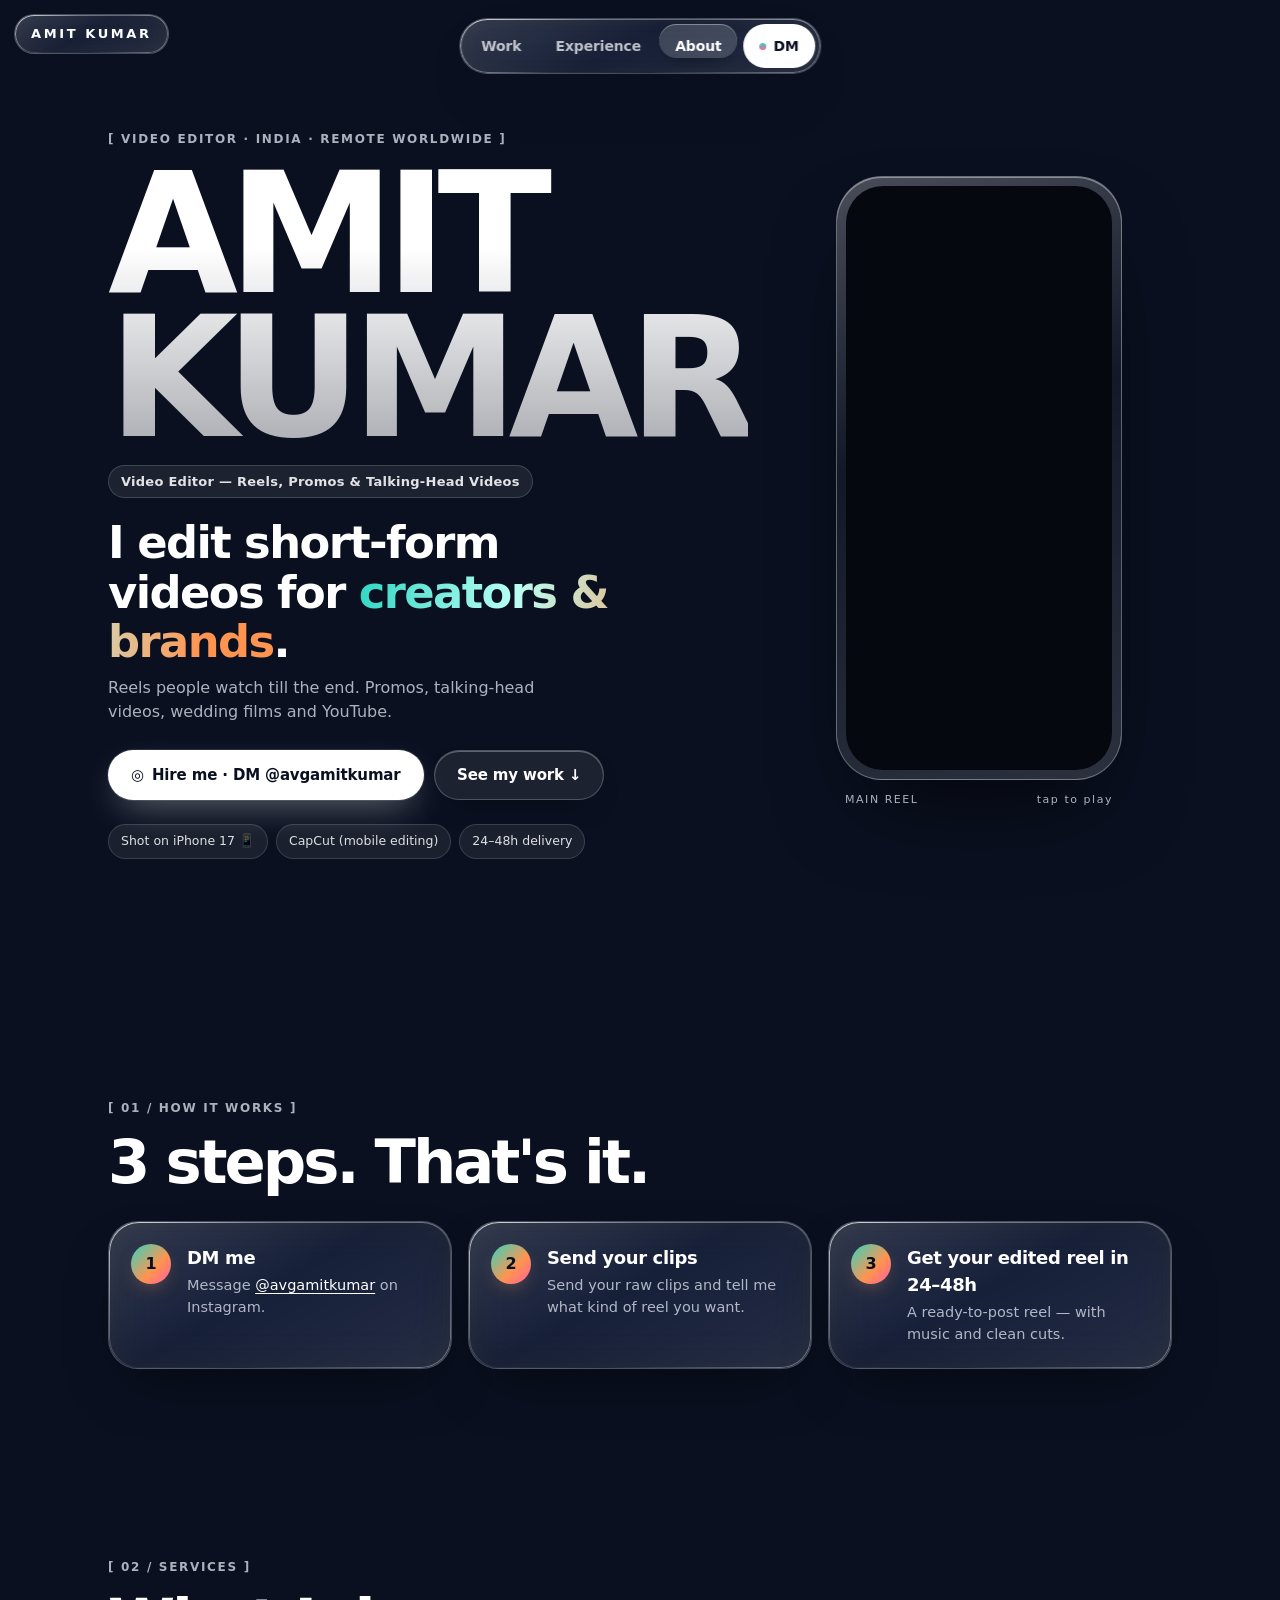
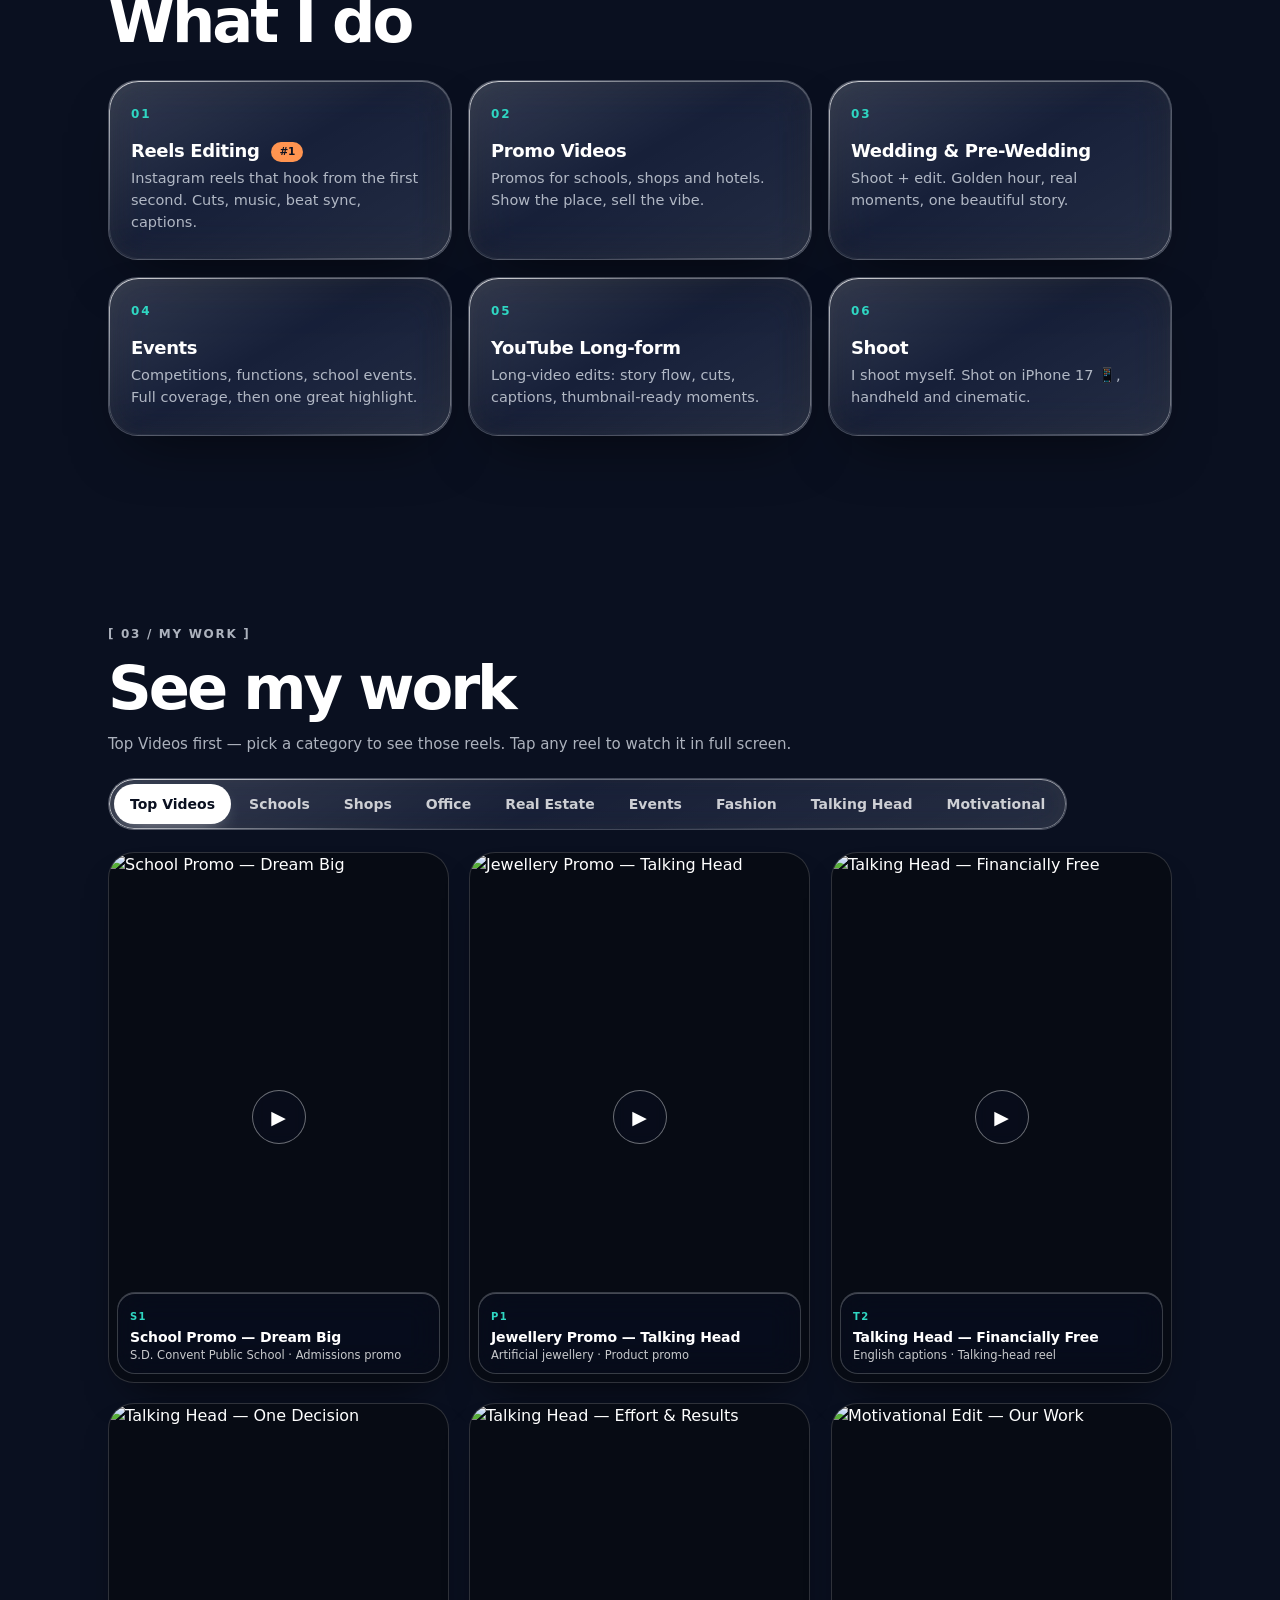
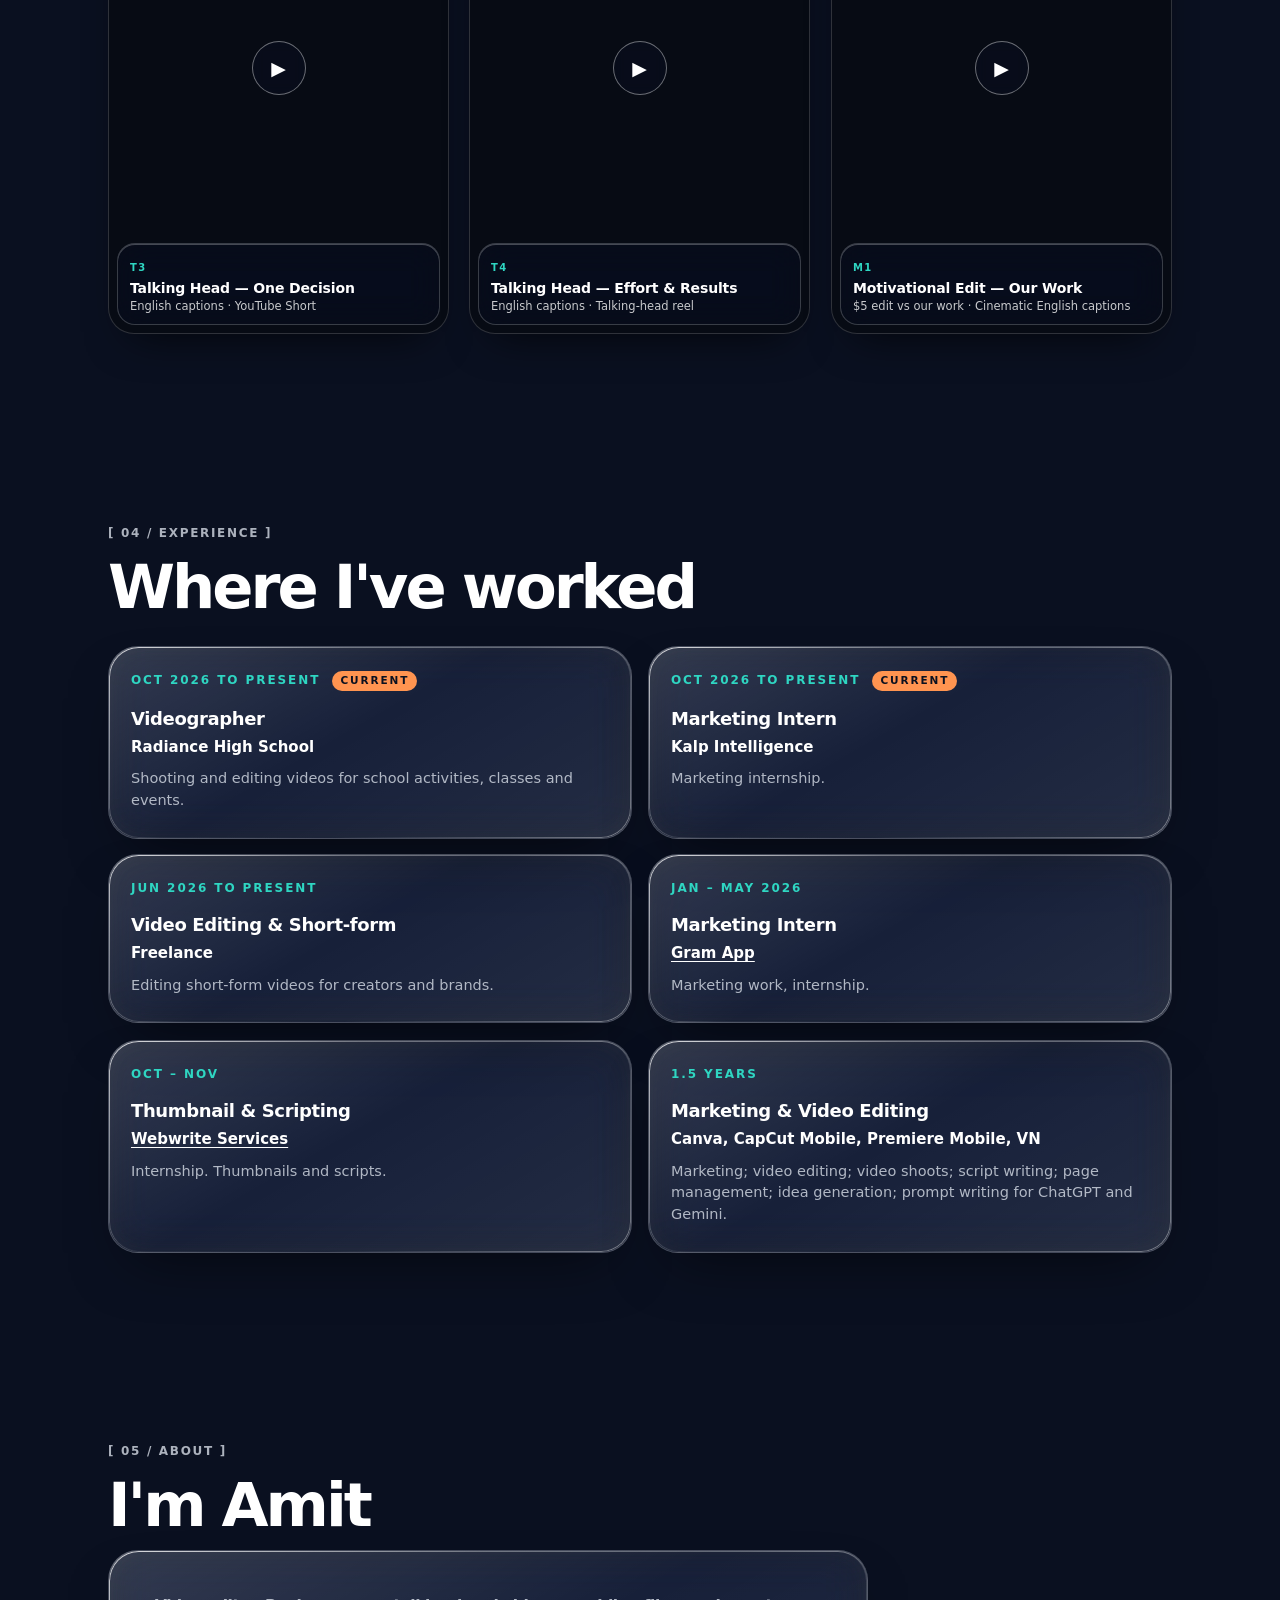
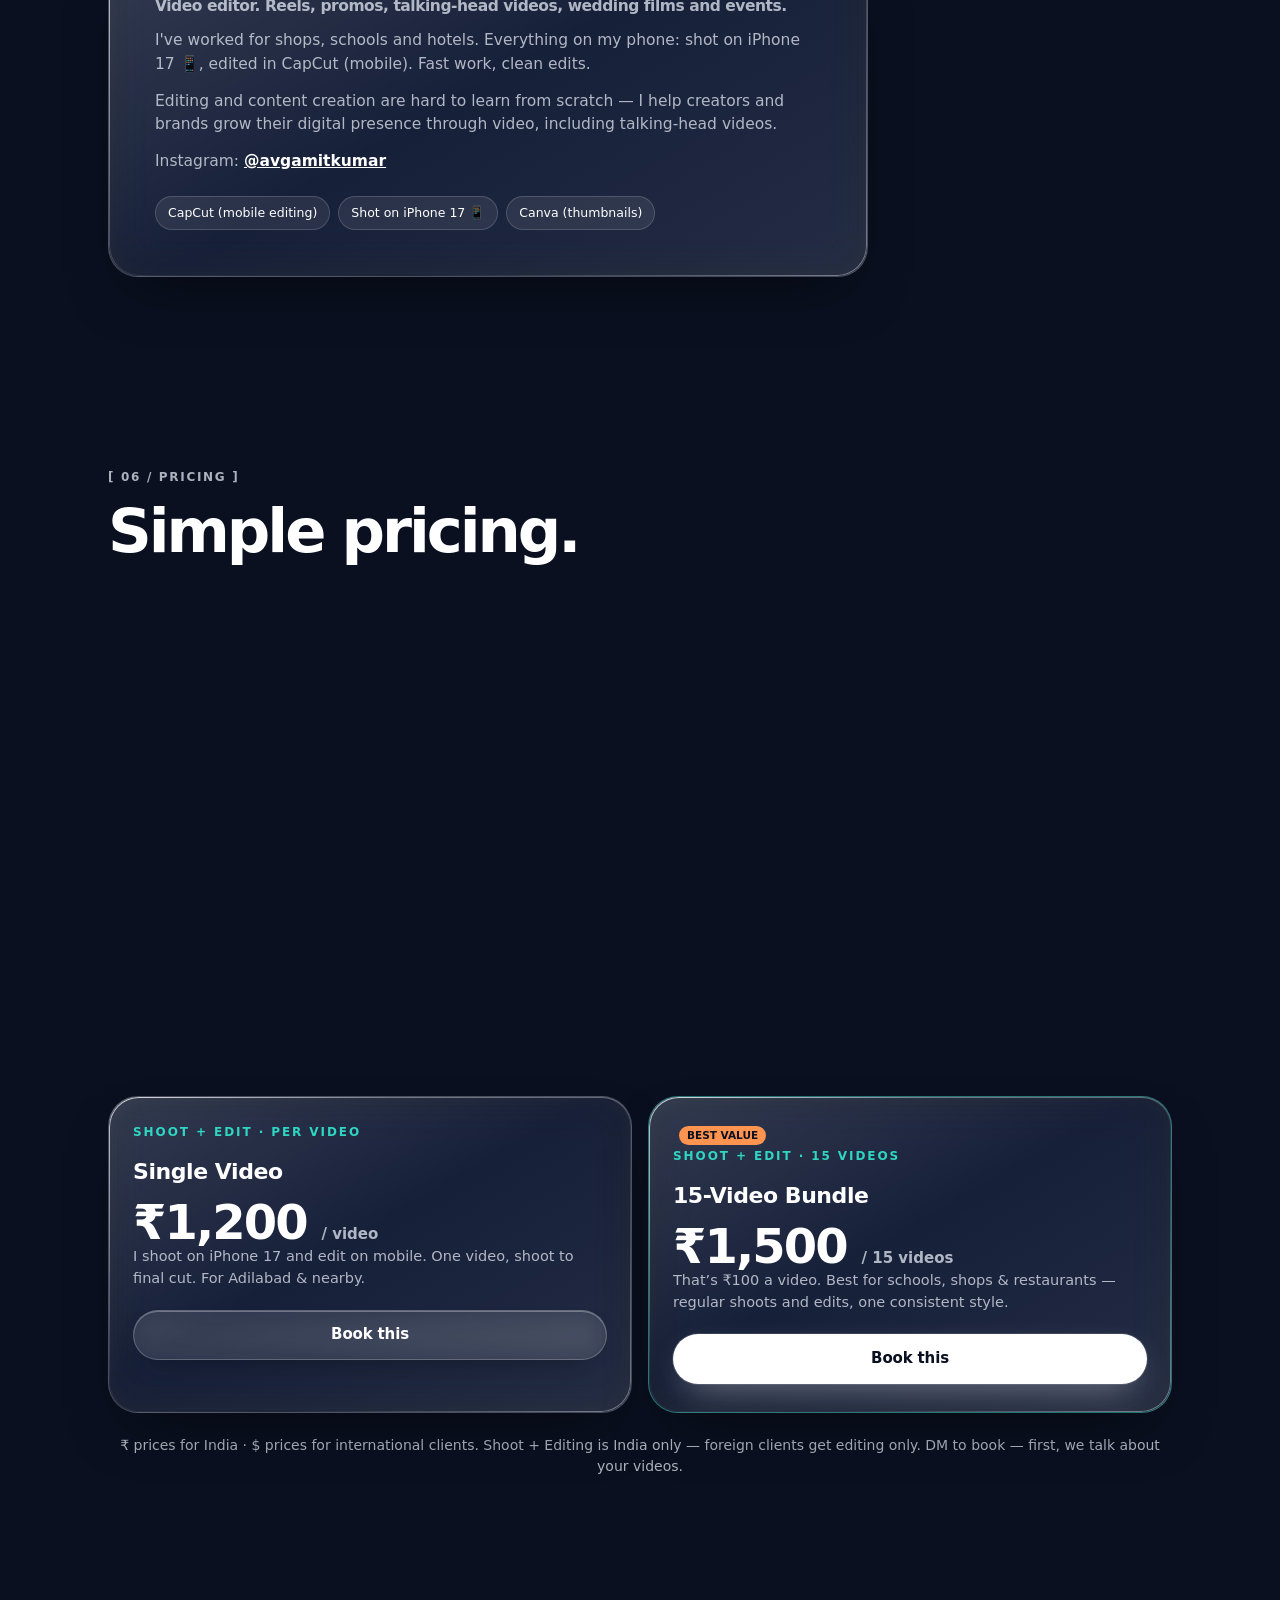
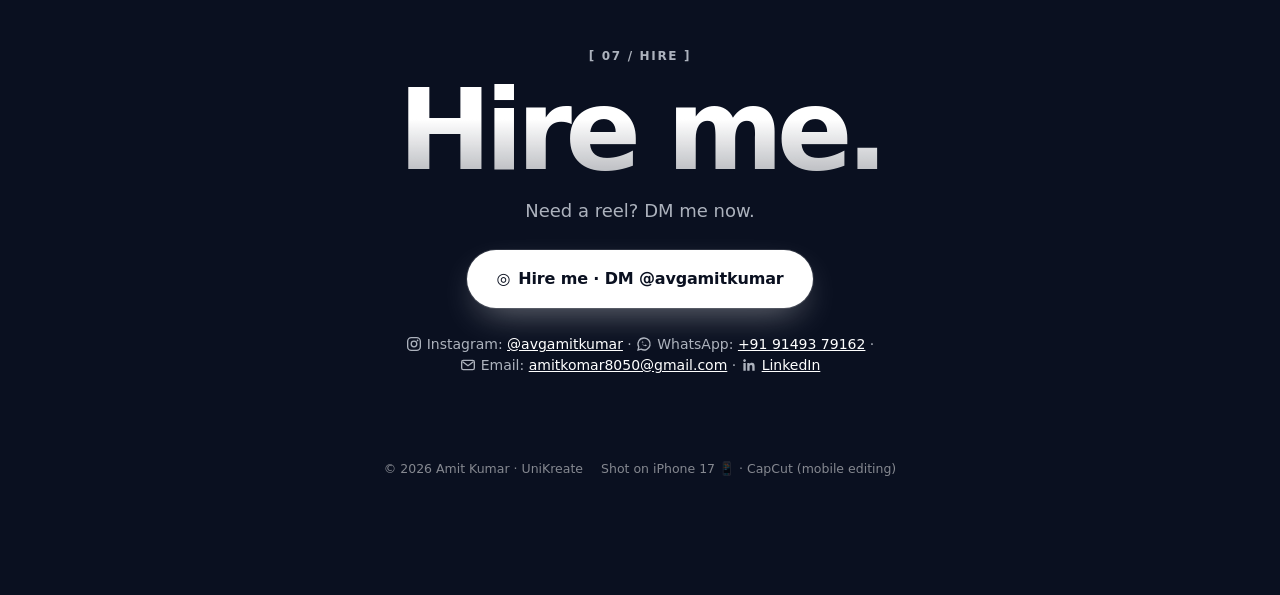
==== commit bb54c1be: "Pricing: 15-video Shoot+Edit bundle corrected to 1500 total (Amit confirmed)" ====
--- a/avg-amit-kumar-portfolio.html
+++ b/avg-amit-kumar-portfolio.html
@@ -13,7 +13,7 @@
 <meta property="og:image" content="878a2b64-6e7f-44da-82f5-53b882c95af1.png">
 <meta name="twitter:card" content="summary_large_image">
 <link rel="icon" href="878a2b64-6e7f-44da-82f5-53b882c95af1.png" type="image/png">
-<link rel="stylesheet" href="styles.css?v=20261118e">
+<link rel="stylesheet" href="styles.css?v=20261118f">
 </head>
 <body>
 <div class="bg" aria-hidden="true">
@@ -264,8 +264,8 @@
         <span class="pill">BEST VALUE</span>
         <span class="price-card__tag">SHOOT + EDIT &middot; 15 VIDEOS</span>
         <h3>15-Video Bundle</h3>
-        <p class="price-card__amount">&#8377;15,000 <span>/ 15 videos</span></p>
-        <p class="price-card__desc">That&rsquo;s &#8377;1,000 a video. Best for schools, shops &amp; restaurants &mdash; regular shoots and edits, one consistent style.</p>
+        <p class="price-card__amount">&#8377;1,500 <span>/ 15 videos</span></p>
+        <p class="price-card__desc">That&rsquo;s &#8377;100 a video. Best for schools, shops &amp; restaurants &mdash; regular shoots and edits, one consistent style.</p>
         <button class="btn btn--primary btn--block" type="button" data-hire>Book this</button>
       </li>
     </ul>
@@ -325,6 +325,6 @@
 
 <div class="toast glass" id="toast" role="status" aria-live="polite"></div>
 
-<script src="script.js?v=20261118e" defer></script>
+<script src="script.js?v=20261118f" defer></script>
 </body>
 </html>
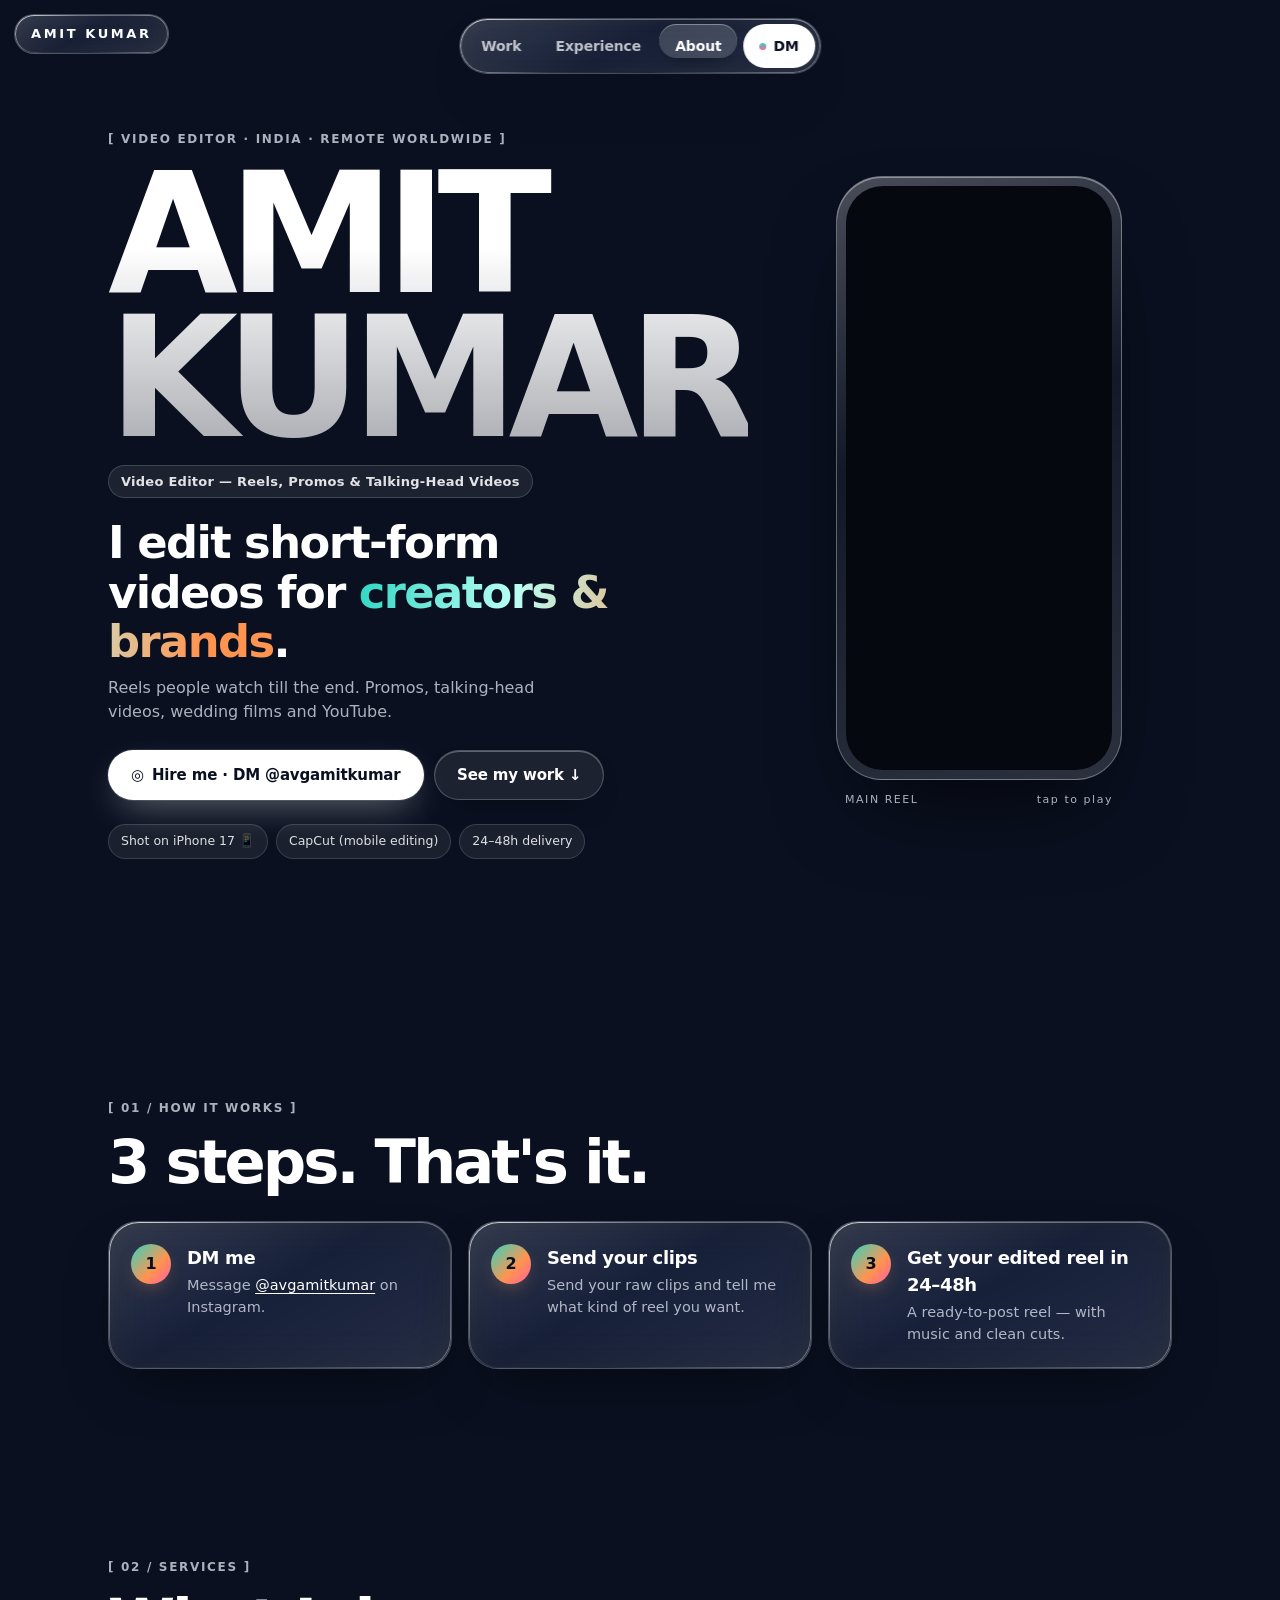
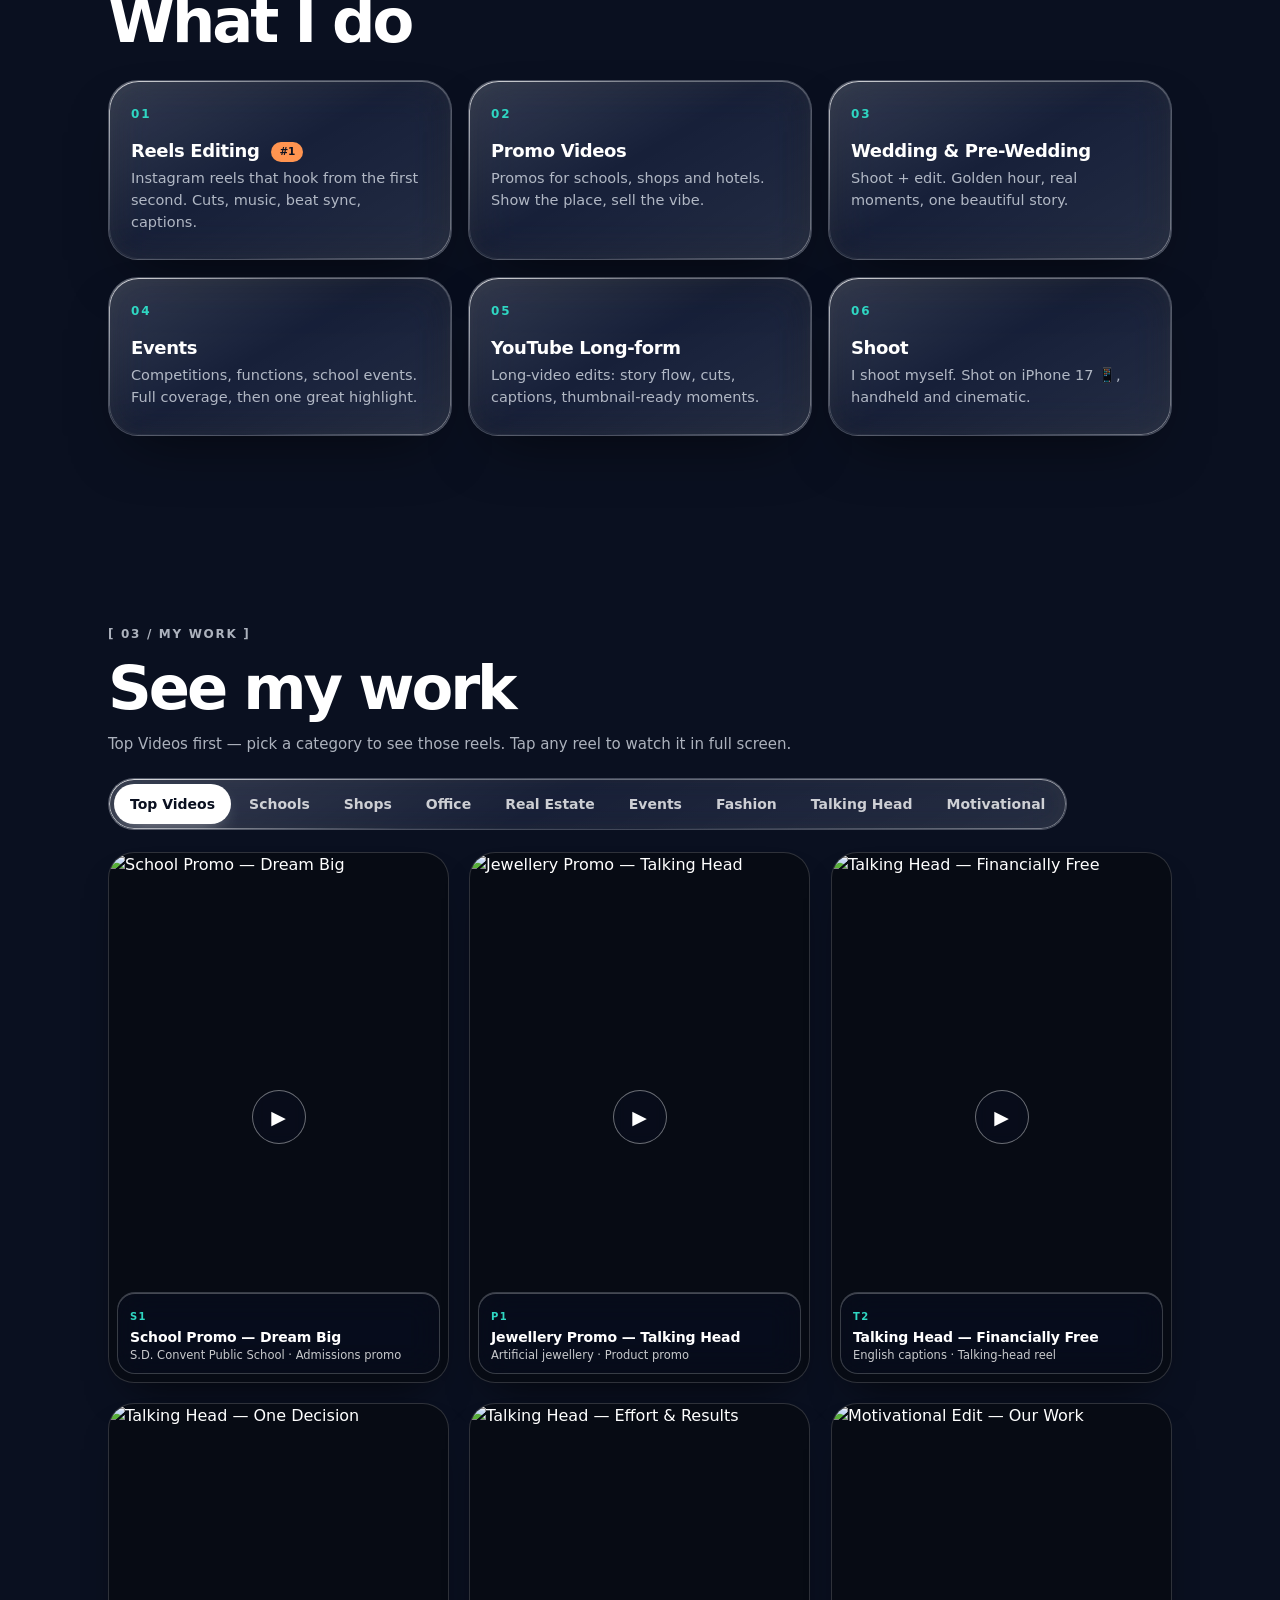
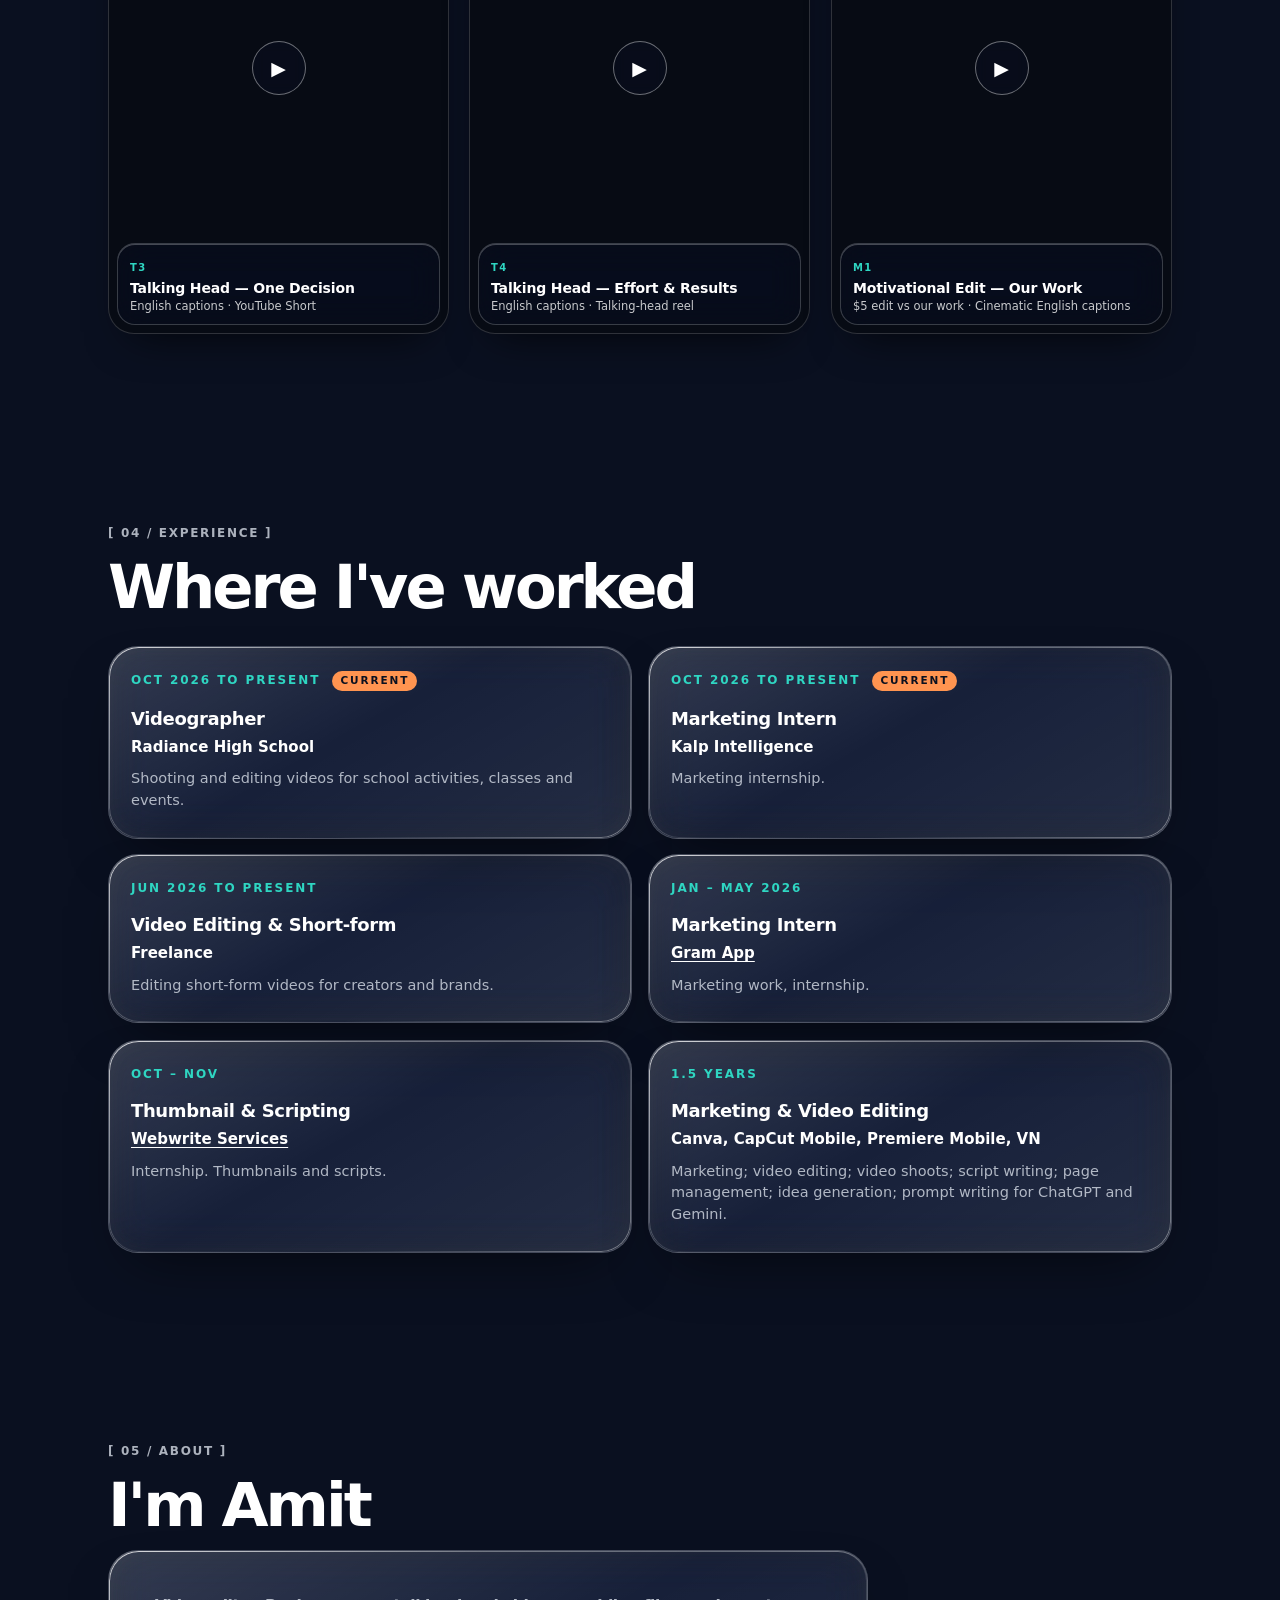
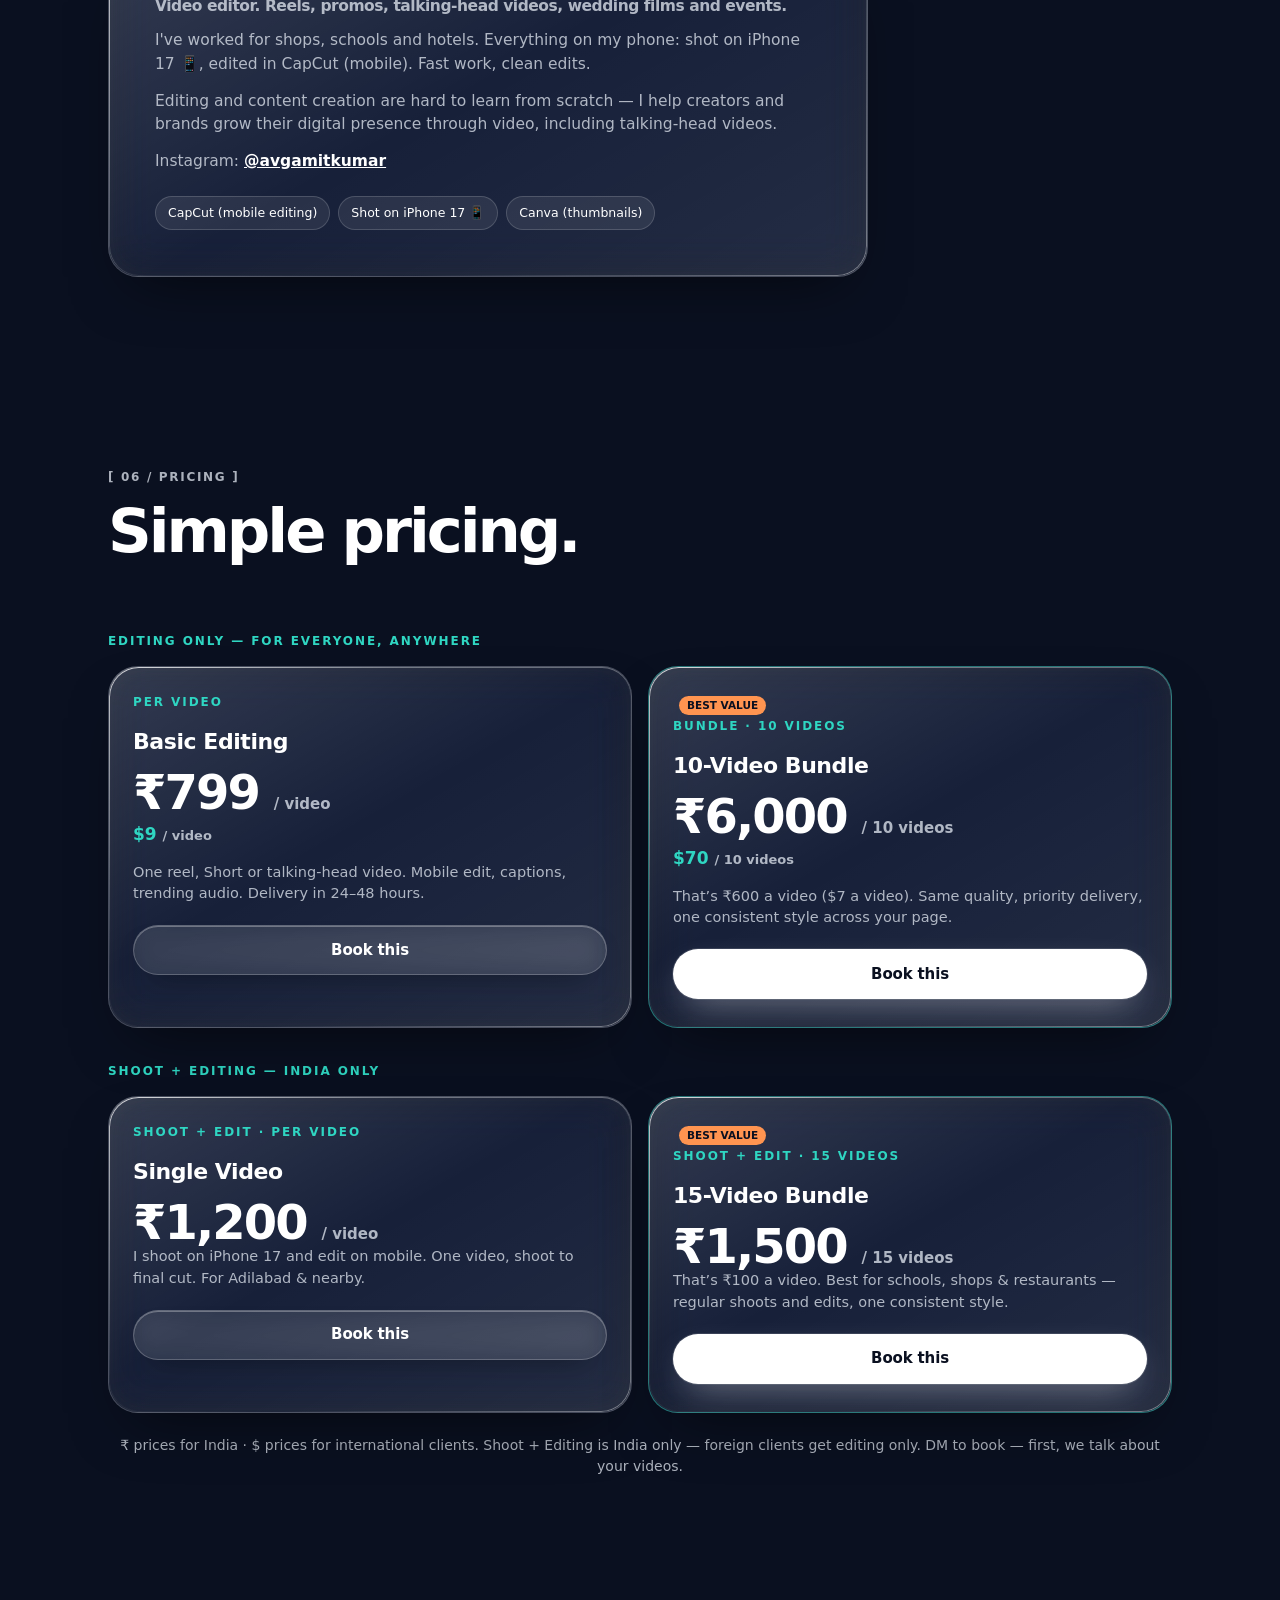
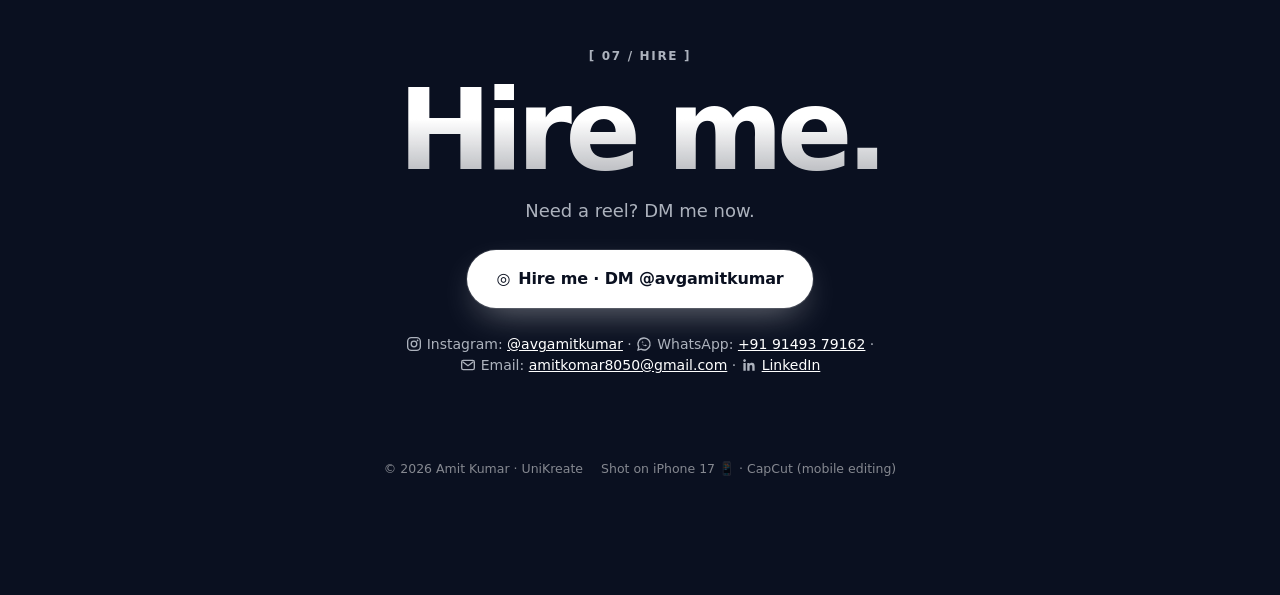
==== commit 5601ccbf: "Mobile lightbox: fullscreen viewer so the video shows fully, controls overlaid" ====
--- a/avg-amit-kumar-portfolio.html
+++ b/avg-amit-kumar-portfolio.html
@@ -13,7 +13,7 @@
 <meta property="og:image" content="878a2b64-6e7f-44da-82f5-53b882c95af1.png">
 <meta name="twitter:card" content="summary_large_image">
 <link rel="icon" href="878a2b64-6e7f-44da-82f5-53b882c95af1.png" type="image/png">
-<link rel="stylesheet" href="styles.css?v=20261118f">
+<link rel="stylesheet" href="styles.css?v=20261118g">
 </head>
 <body>
 <div class="bg" aria-hidden="true">
@@ -325,6 +325,6 @@
 
 <div class="toast glass" id="toast" role="status" aria-live="polite"></div>
 
-<script src="script.js?v=20261118f" defer></script>
+<script src="script.js?v=20261118g" defer></script>
 </body>
 </html>
--- a/styles.css
+++ b/styles.css
@@ -348,3 +348,18 @@
 
 .price-group{margin:34px 0 0;font-size:12px;letter-spacing:.16em;font-weight:800;text-transform:uppercase;color:var(--teal)}
 .price-group + .price-grid{margin-top:16px}
+
+/* ---------- Mobile lightbox: fullscreen viewer, video shows fully ---------- */
+@media (max-width:759px){
+  .lb{padding:0}
+  .lb__panel{width:100%;height:100svh;max-height:100svh;border-radius:0;padding:0;gap:0;background:rgba(5,8,15,.97);border-color:transparent}
+  .lb__panel::before,.lb__panel::after{display:none}
+  .lb__panel .grip{display:none}
+  .lb__stage{position:absolute;top:50%;left:50%;transform:translate(-50%,-50%);width:min(100vw,calc(100svh * .5625));height:auto;aspect-ratio:9/16;max-height:100svh;border-radius:0;box-shadow:none}
+  .lb__x{top:calc(14px + env(safe-area-inset-top));right:14px;z-index:5;width:44px;height:44px}
+  .lb__meta{position:absolute;left:0;right:0;bottom:0;z-index:4;min-height:0;padding:12px 18px calc(88px + env(safe-area-inset-bottom));background:linear-gradient(to top,rgba(5,8,15,.92),rgba(5,8,15,0));pointer-events:none}
+  .lb__nav{position:absolute;top:50%;left:0;right:0;transform:translateY(-50%);z-index:4;justify-content:space-between;padding:0 8px;pointer-events:none}
+  .lb__nav .lb__arrow{pointer-events:auto;background:rgba(10,16,32,.55)}
+  .lb__count{display:none}
+  .lb__cta{position:absolute;left:16px;right:16px;bottom:calc(16px + env(safe-area-inset-bottom));z-index:5;width:auto}
+}
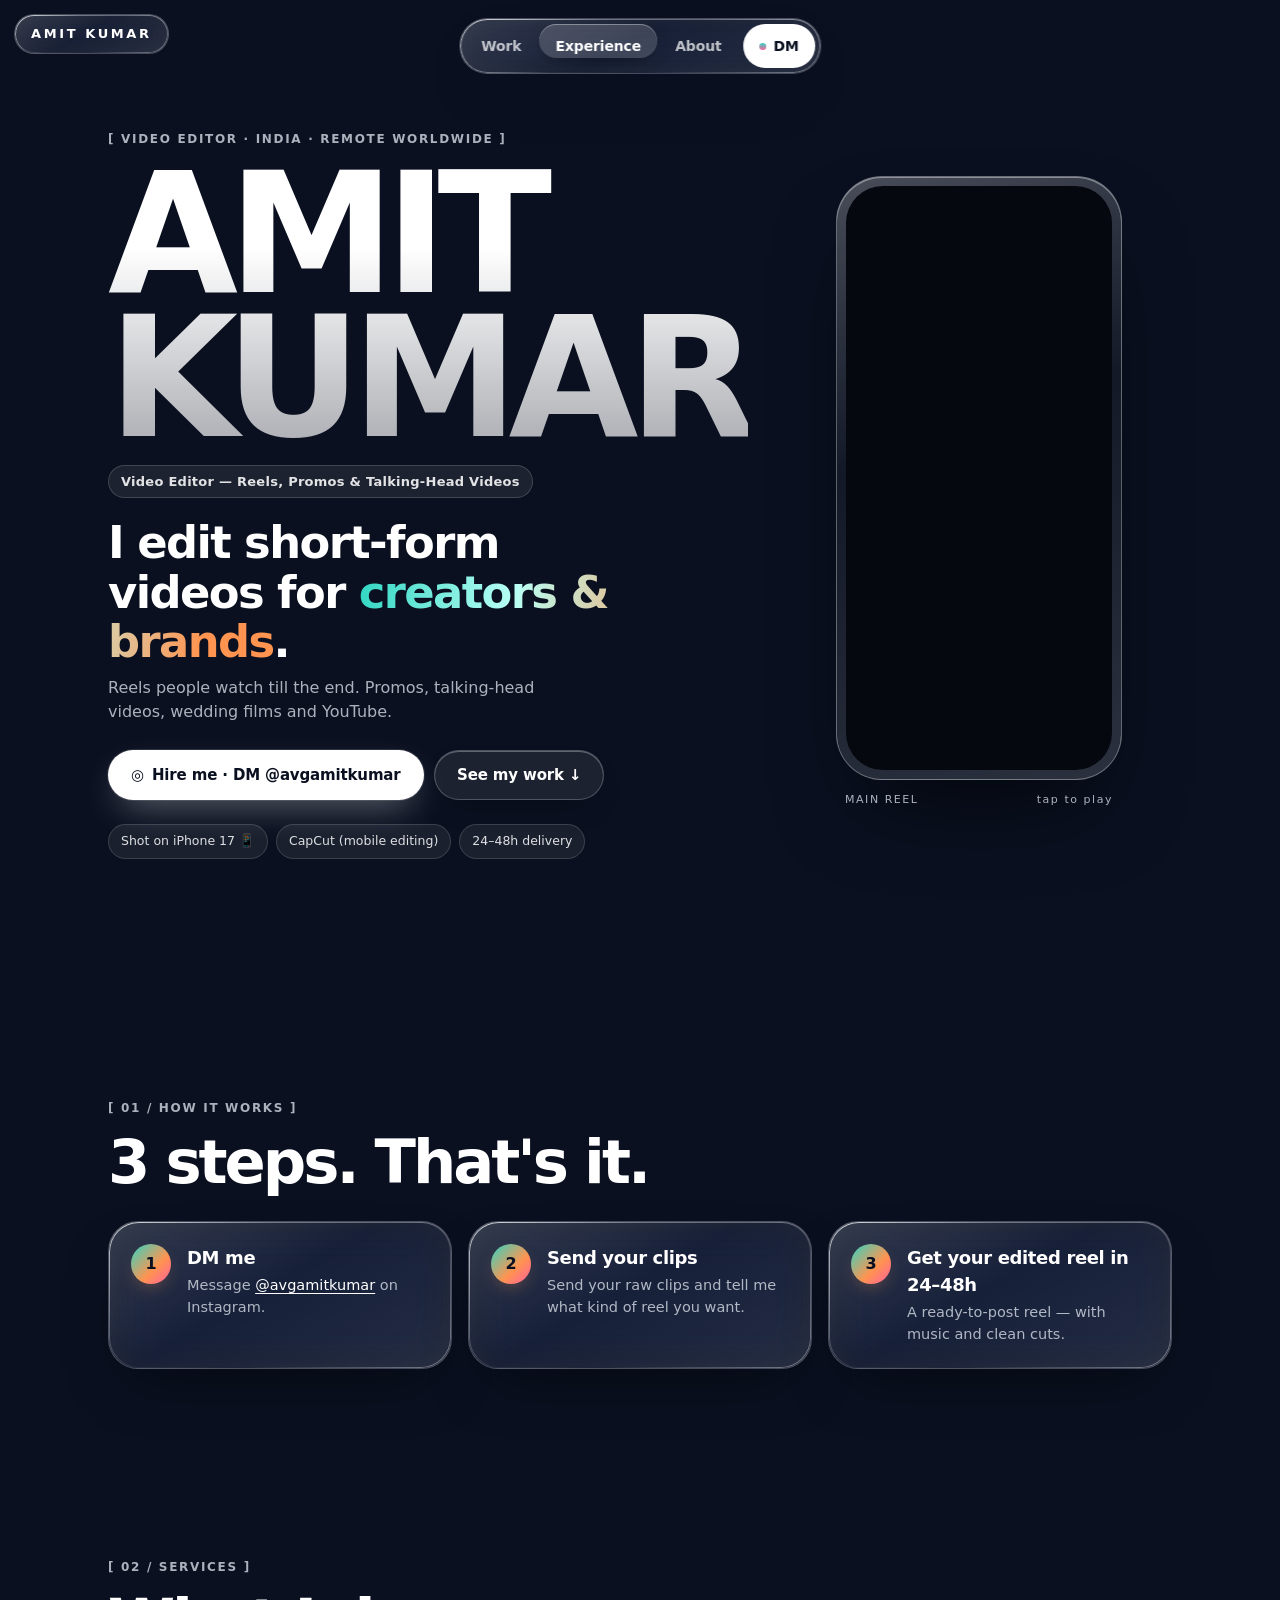
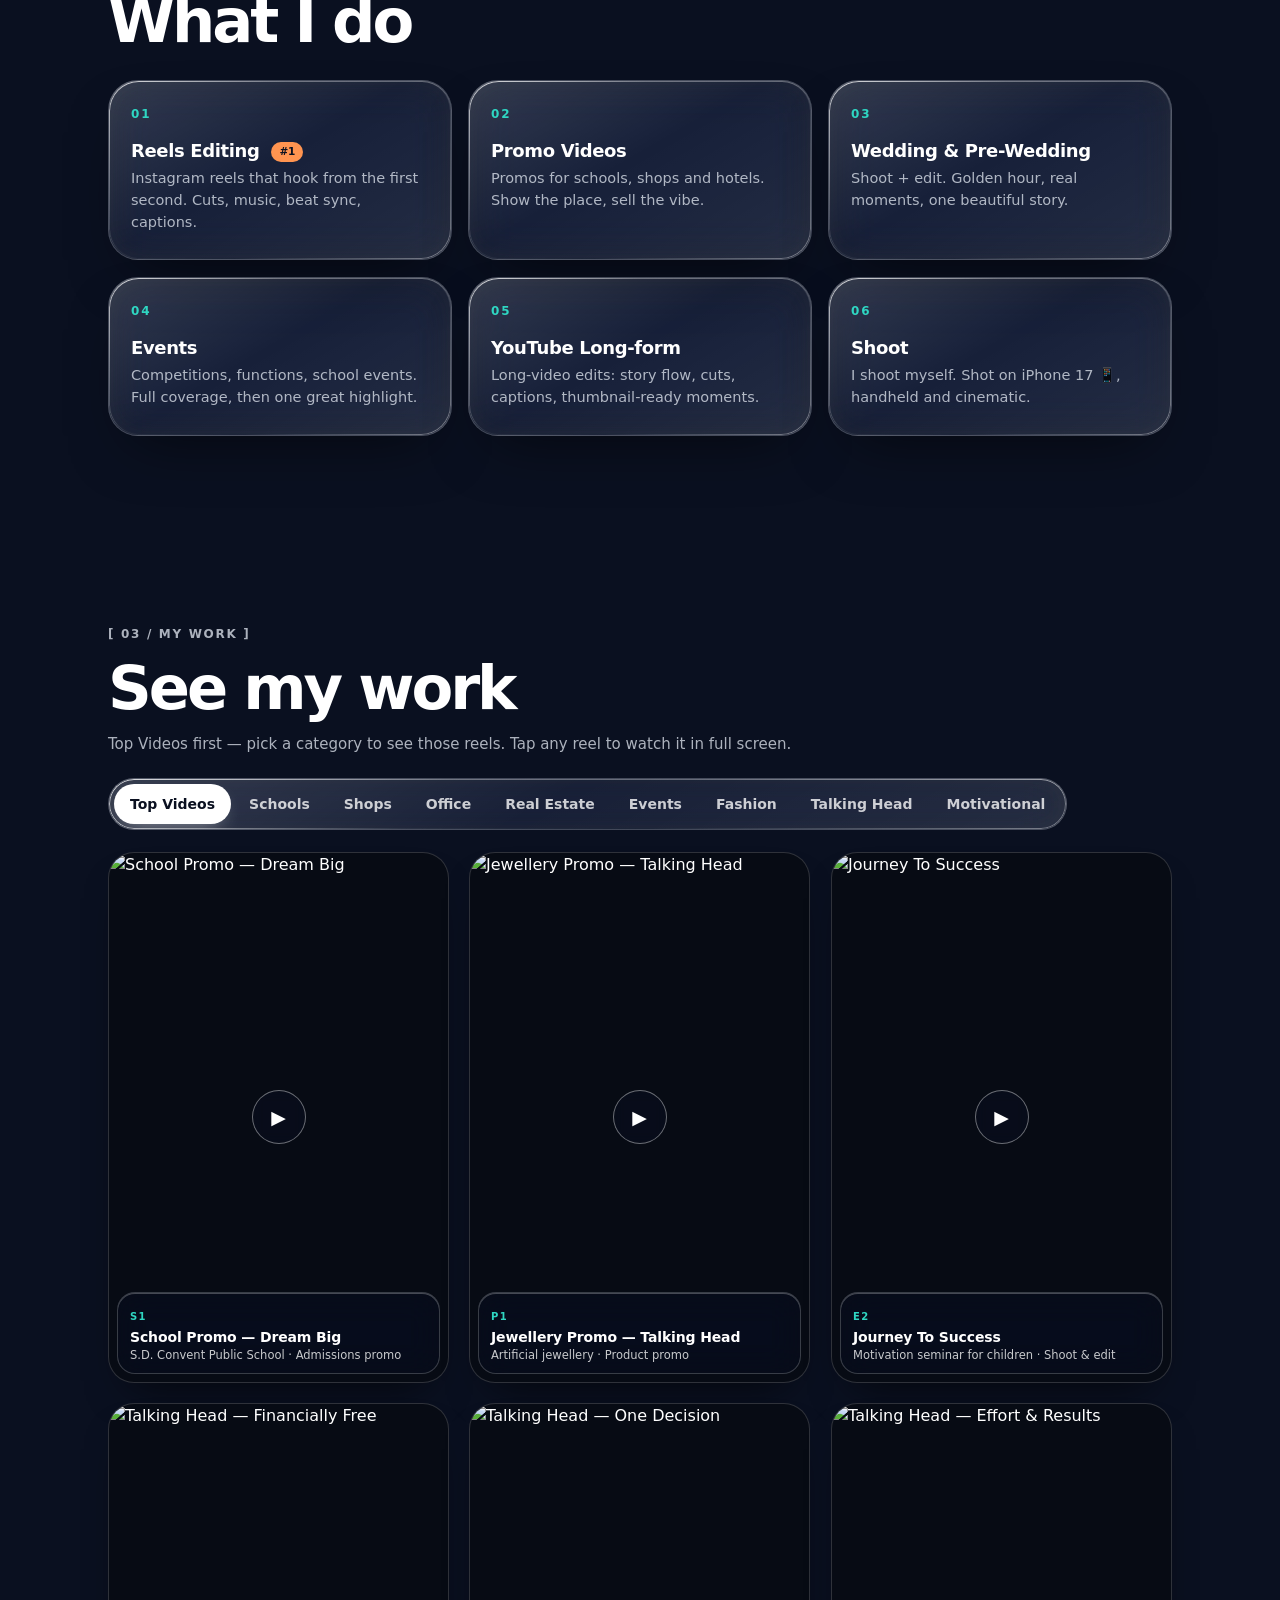
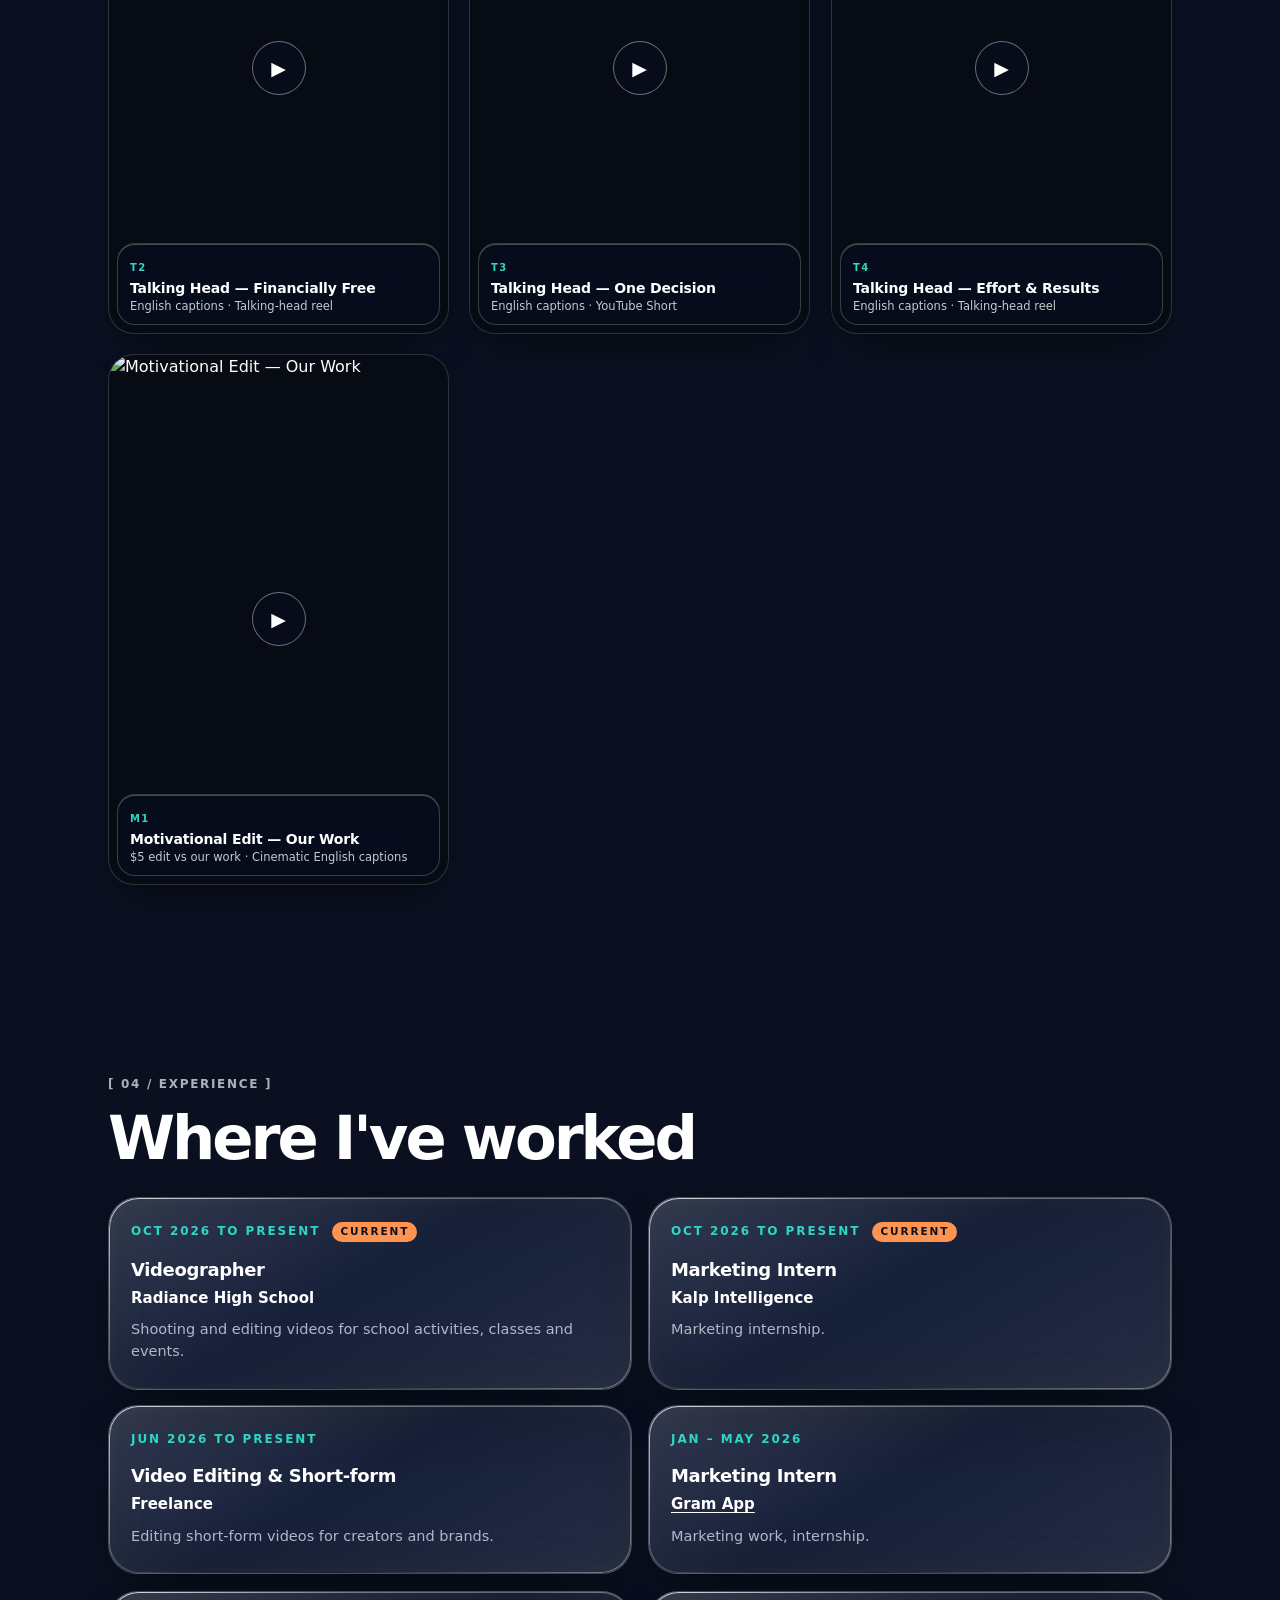
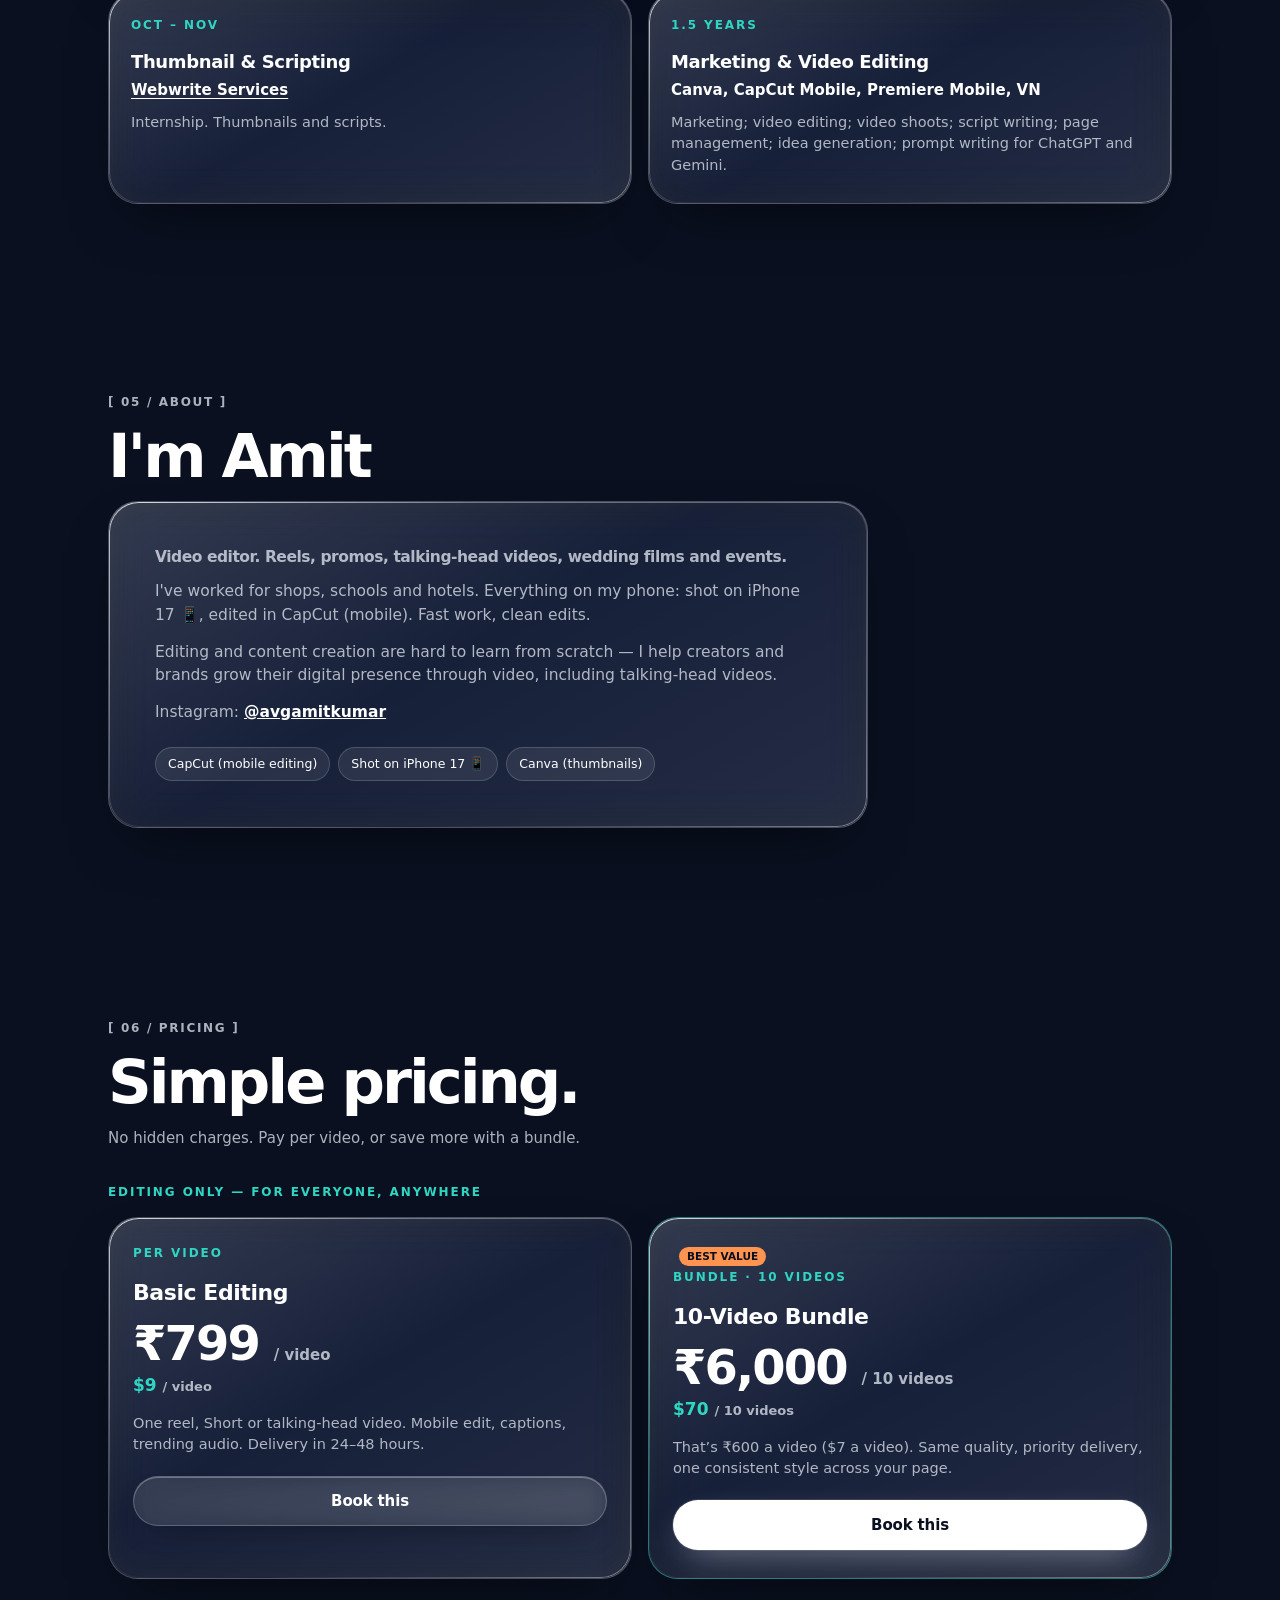
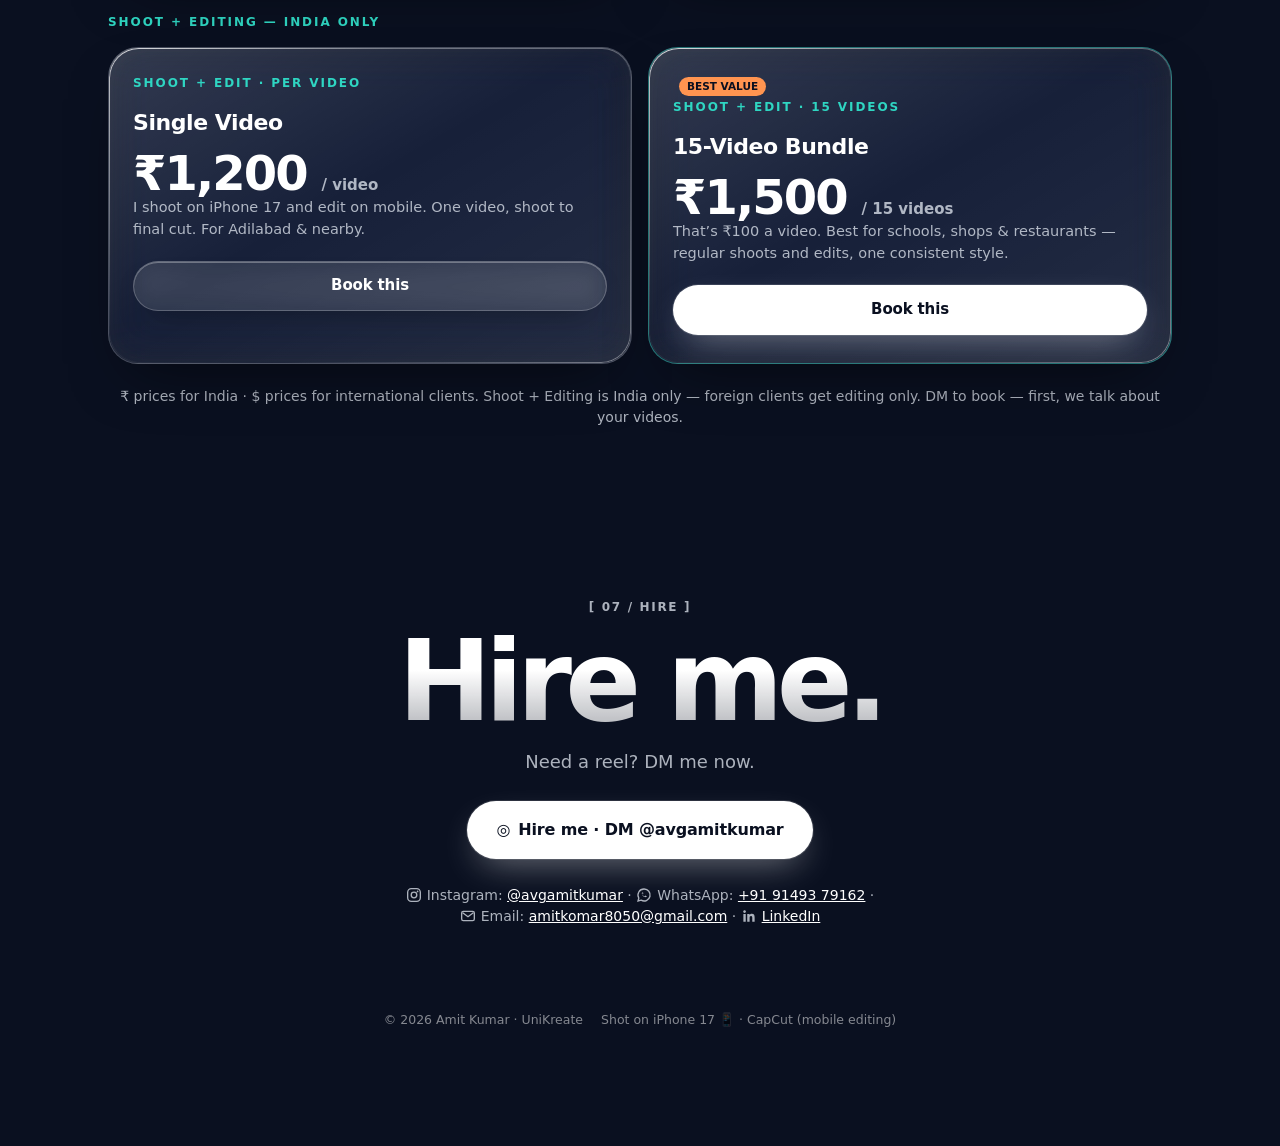
==== commit 542a3d7c: "Portfolio: Syed Javeed Shah video as primary main reel + Events card E2" ====
--- a/avg-amit-kumar-portfolio.html
+++ b/avg-amit-kumar-portfolio.html
@@ -57,7 +57,7 @@
     </div>
     <figure class="phone tilt" data-tilt="1.8">
       <div class="phone__screen">
-        <iframe src="https://drive.google.com/file/d/1HOAz-369hPiplzQVT6HI1nb5QCunB34k/preview" title="Main reel — Motivational Edit" allow="autoplay; fullscreen; encrypted-media; picture-in-picture" allowfullscreen></iframe>
+        <iframe src="https://drive.google.com/file/d/178ClWQSJC2R5h0JhaRphMb2cX6Fm_rlf/preview" title="Main reel — Journey To Success" allow="autoplay; fullscreen; encrypted-media; picture-in-picture" allowfullscreen></iframe>
       </div>
       <figcaption class="phone__cap"><span>MAIN REEL</span><span>tap to play</span></figcaption>
     </figure>
@@ -138,6 +138,10 @@
         <img src="https://drive.google.com/thumbnail?id=1PSvLFGjvm06eZBLQIOGkwt1OV4lRuRWG&sz=w600" alt="Event Coverage" loading="lazy"><span class="reel-card__play" aria-hidden="true">▶</span>
         <div class="reel-card__info"><span class="reel-card__tag">E1</span><h3>Event Coverage</h3><p>Competition day · Shoot &amp; edit</p></div>
       </li>
+      <li class="reel-card tilt reveal" data-cat="events" data-title="Journey To Success" data-sub="Motivation seminar for children · Shoot &amp; edit" data-top="1" data-tag="E2" data-embed="https://drive.google.com/file/d/178ClWQSJC2R5h0JhaRphMb2cX6Fm_rlf/preview" tabindex="0" role="button" aria-label="Journey To Success">
+        <img src="https://drive.google.com/thumbnail?id=178ClWQSJC2R5h0JhaRphMb2cX6Fm_rlf&sz=w600" alt="Journey To Success" loading="lazy"><span class="reel-card__play" aria-hidden="true">▶</span>
+        <div class="reel-card__info"><span class="reel-card__tag">E2</span><h3>Journey To Success</h3><p>Motivation seminar for children · Shoot &amp; edit</p></div>
+      </li>
       <li class="reel-card tilt reveal is-off" data-cat="fashion" data-title="Fashion Reel — Street Style" data-sub="Creator reel · Shoot &amp; edit" data-tag="F1" data-embed="https://drive.google.com/file/d/1vs7-U43_ygfc8EcI9OrpZXnSNwjdLfM7/preview" tabindex="0" role="button" aria-label="Fashion Reel — Street Style">
         <img src="https://drive.google.com/thumbnail?id=1vs7-U43_ygfc8EcI9OrpZXnSNwjdLfM7&sz=w600" alt="Fashion Reel — Street Style" loading="lazy"><span class="reel-card__play" aria-hidden="true">▶</span>
         <div class="reel-card__info"><span class="reel-card__tag">F1</span><h3>Fashion Reel — Street Style</h3><p>Creator reel · Shoot &amp; edit</p></div>
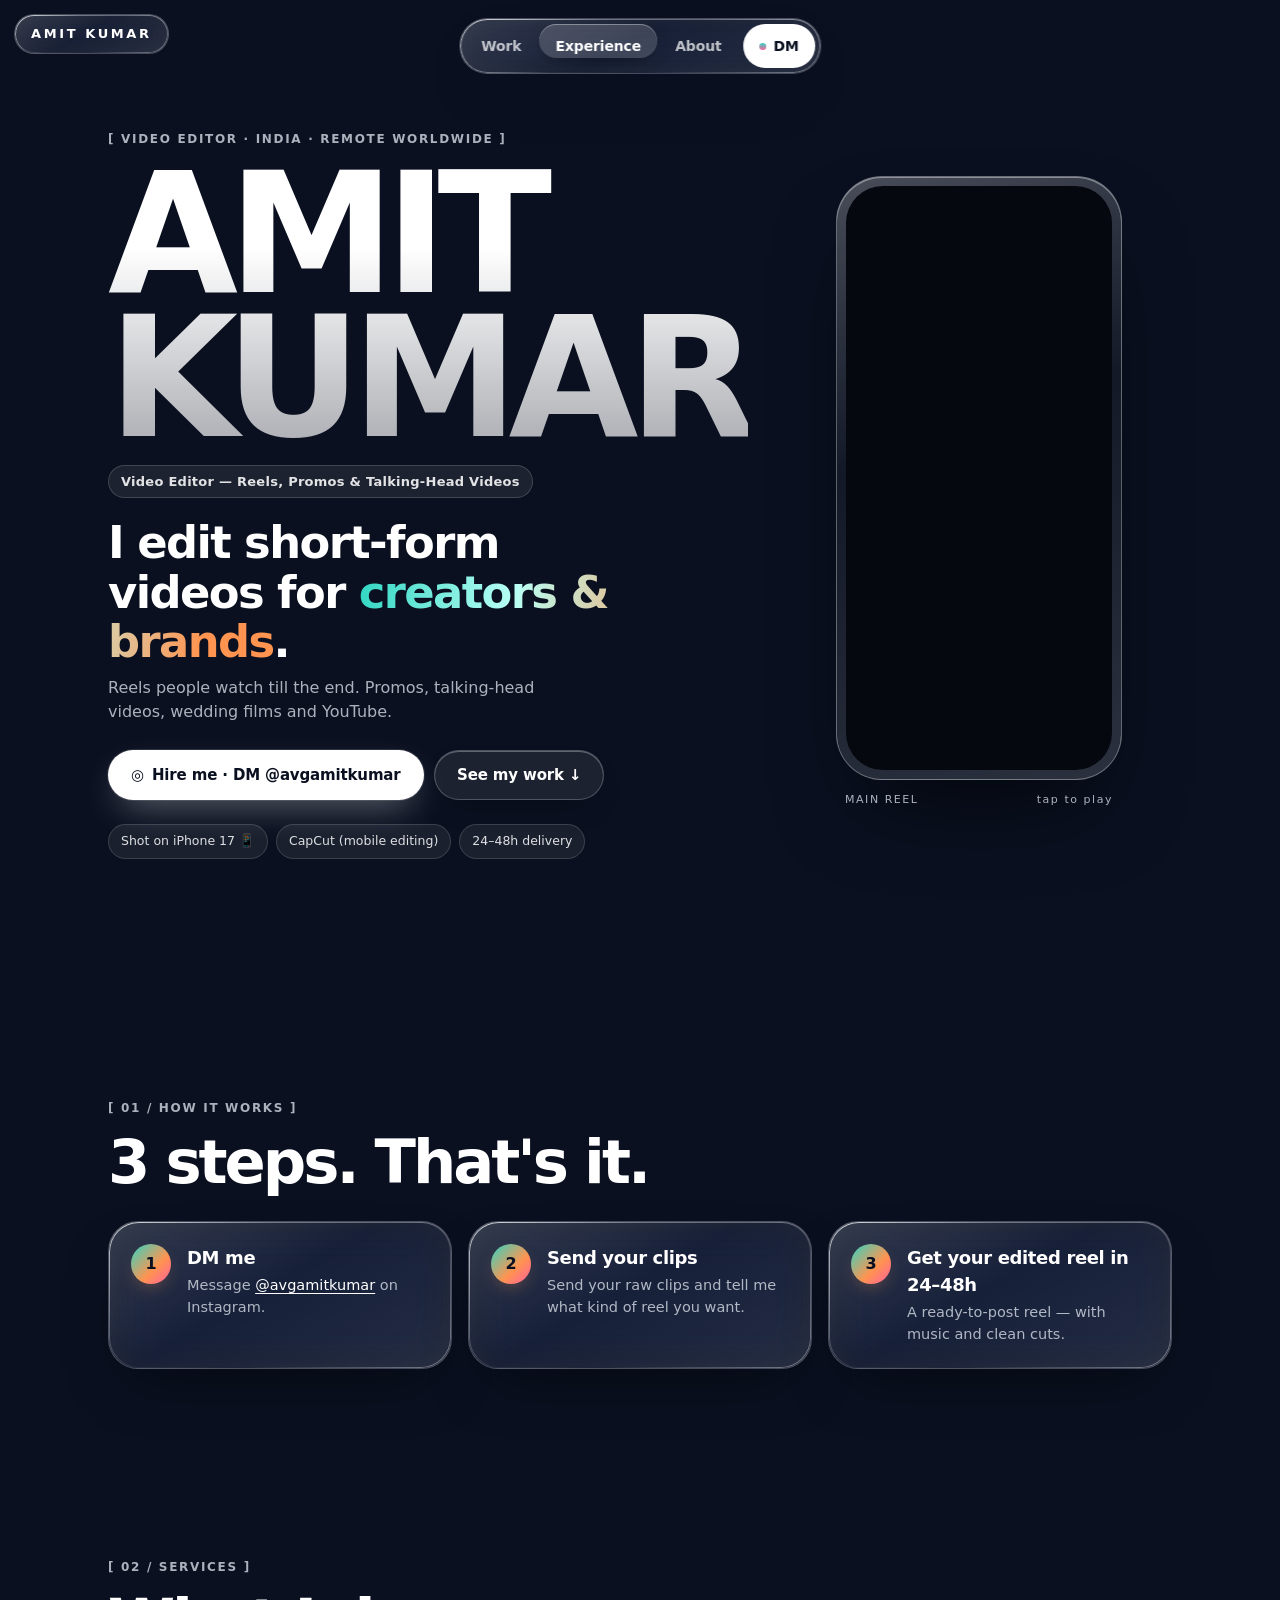
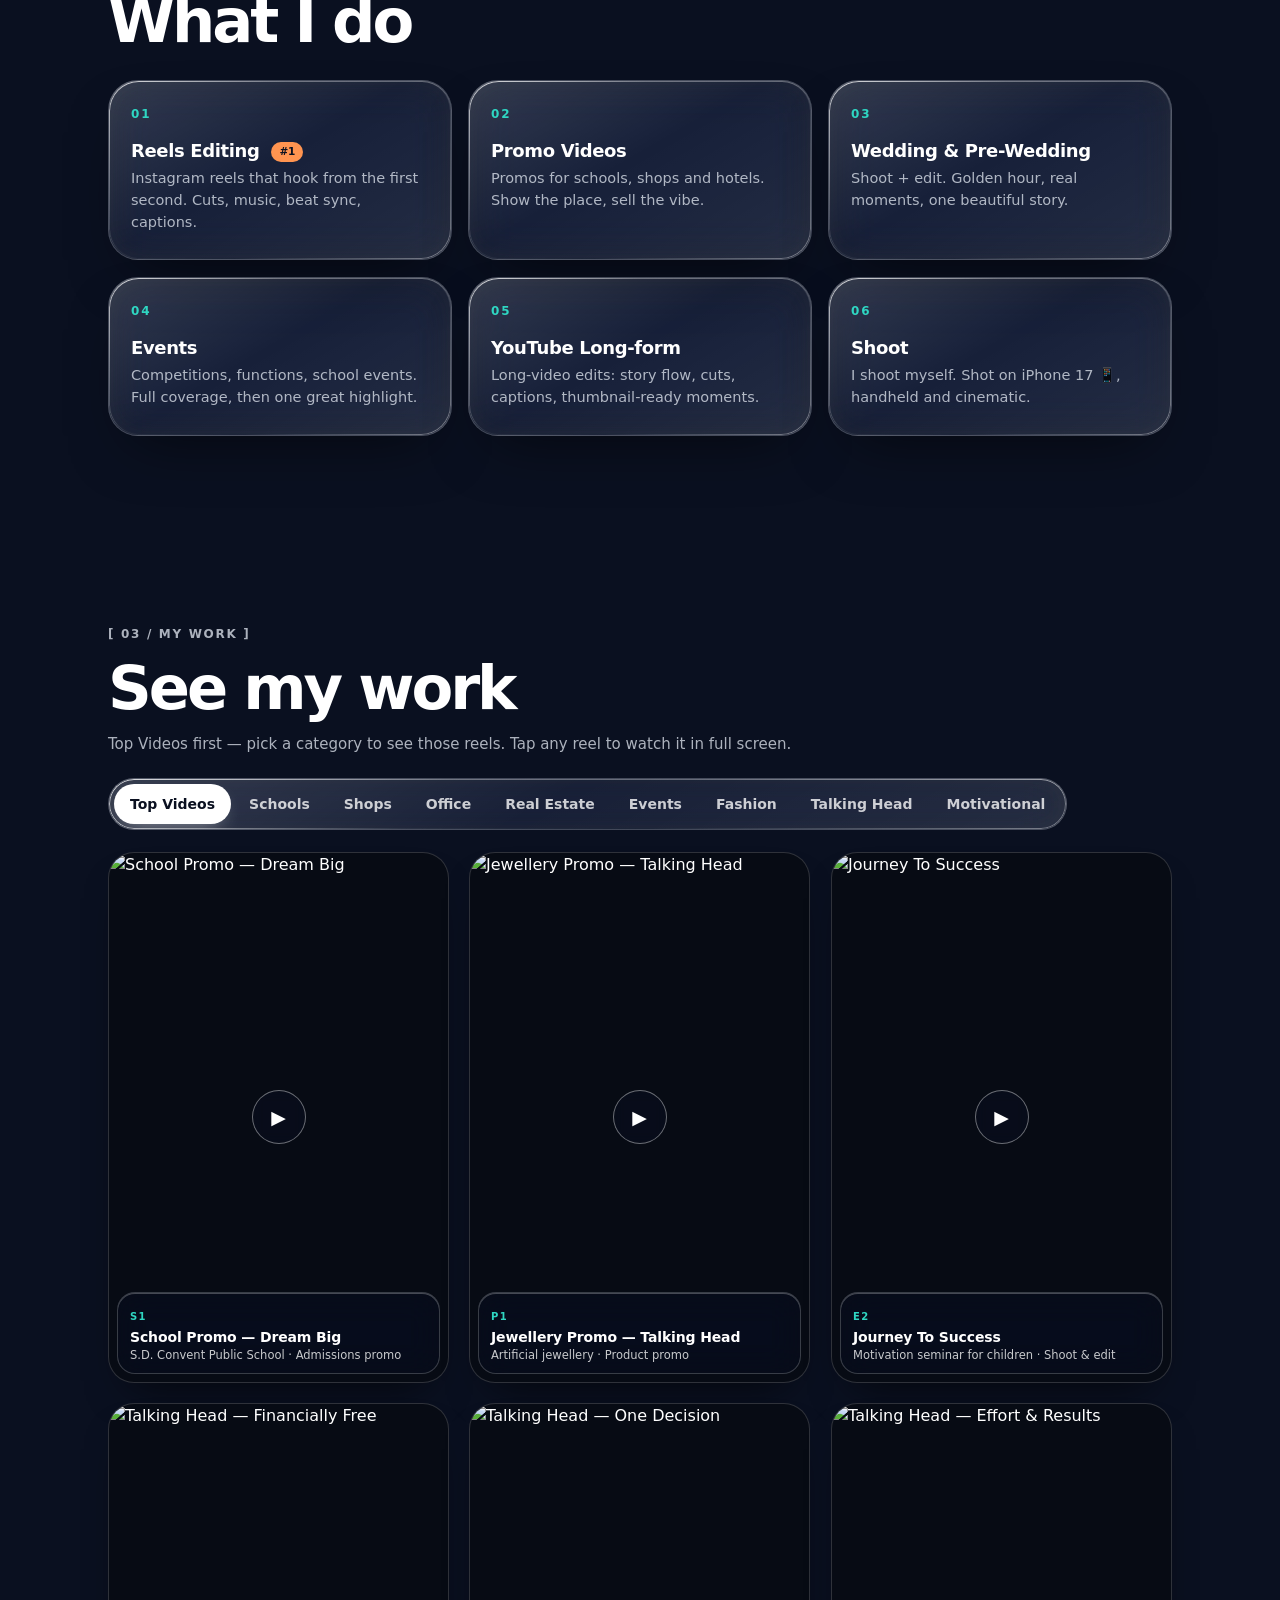
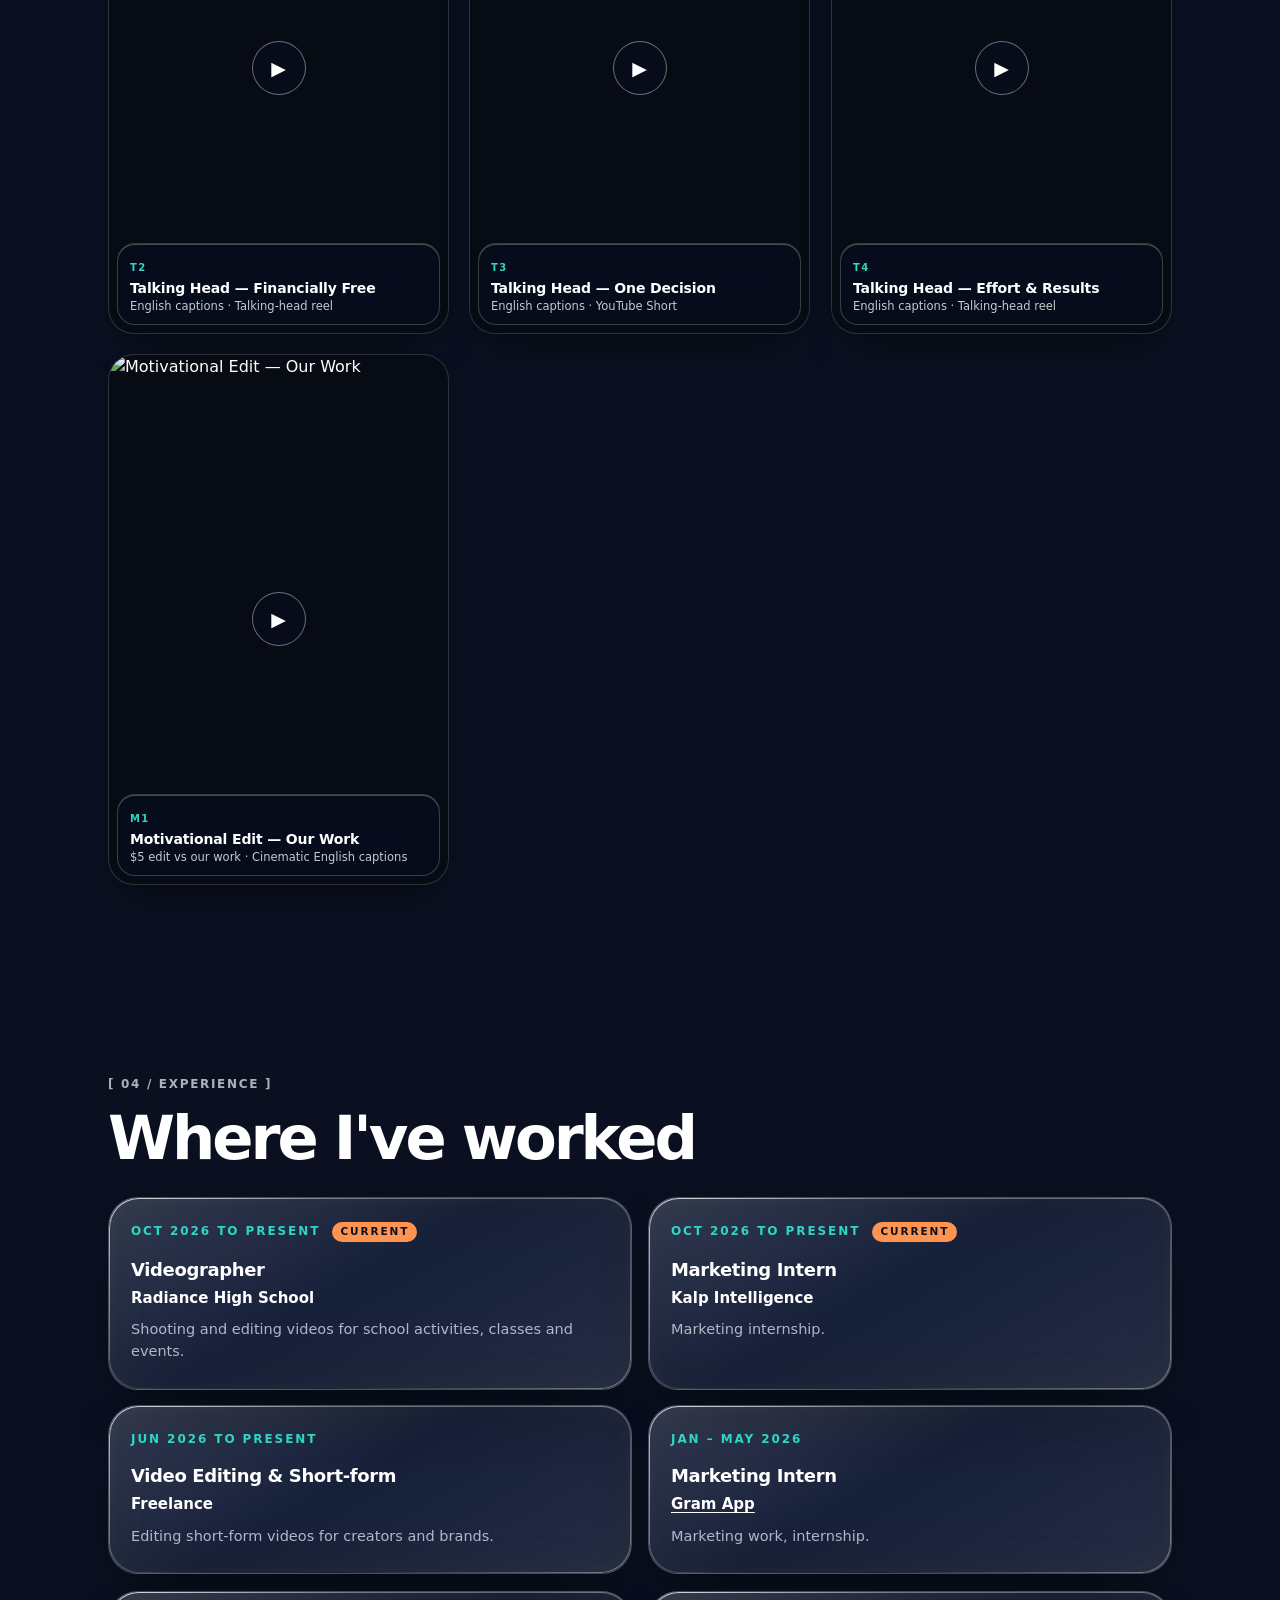
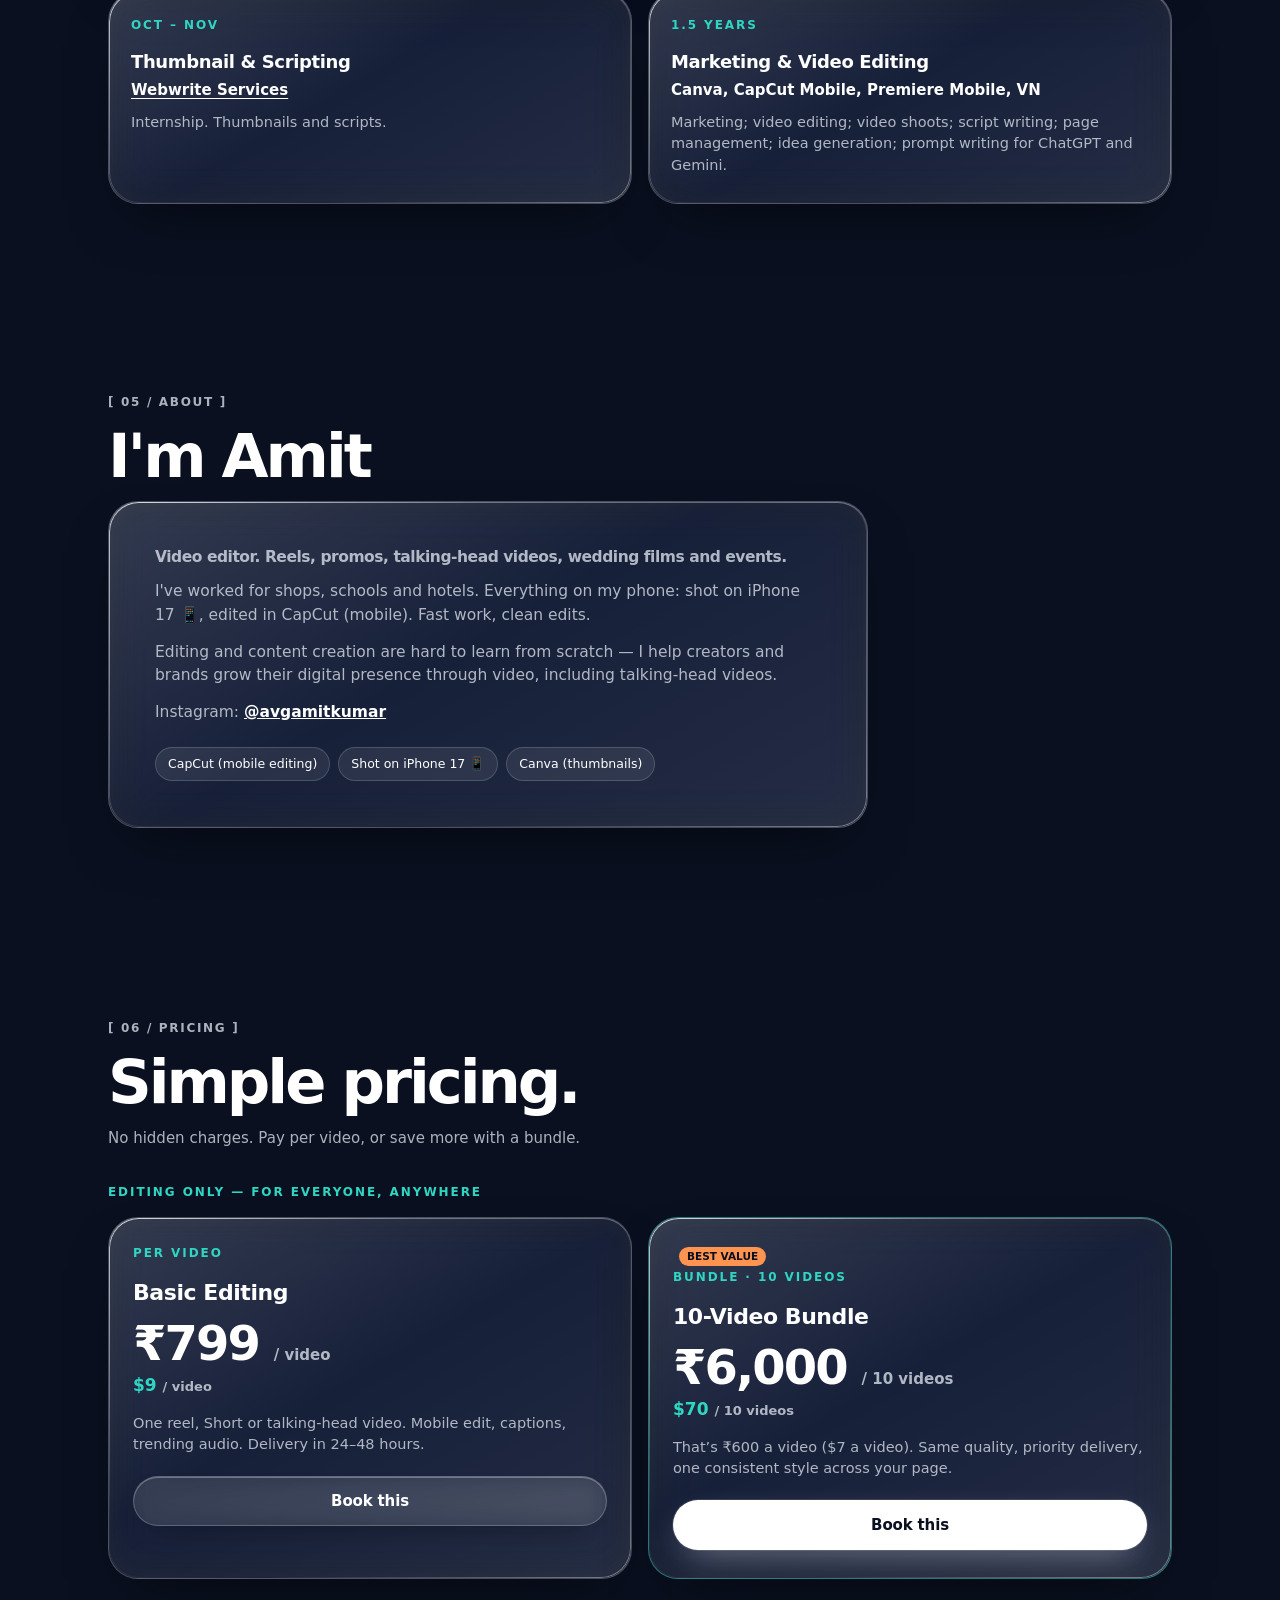
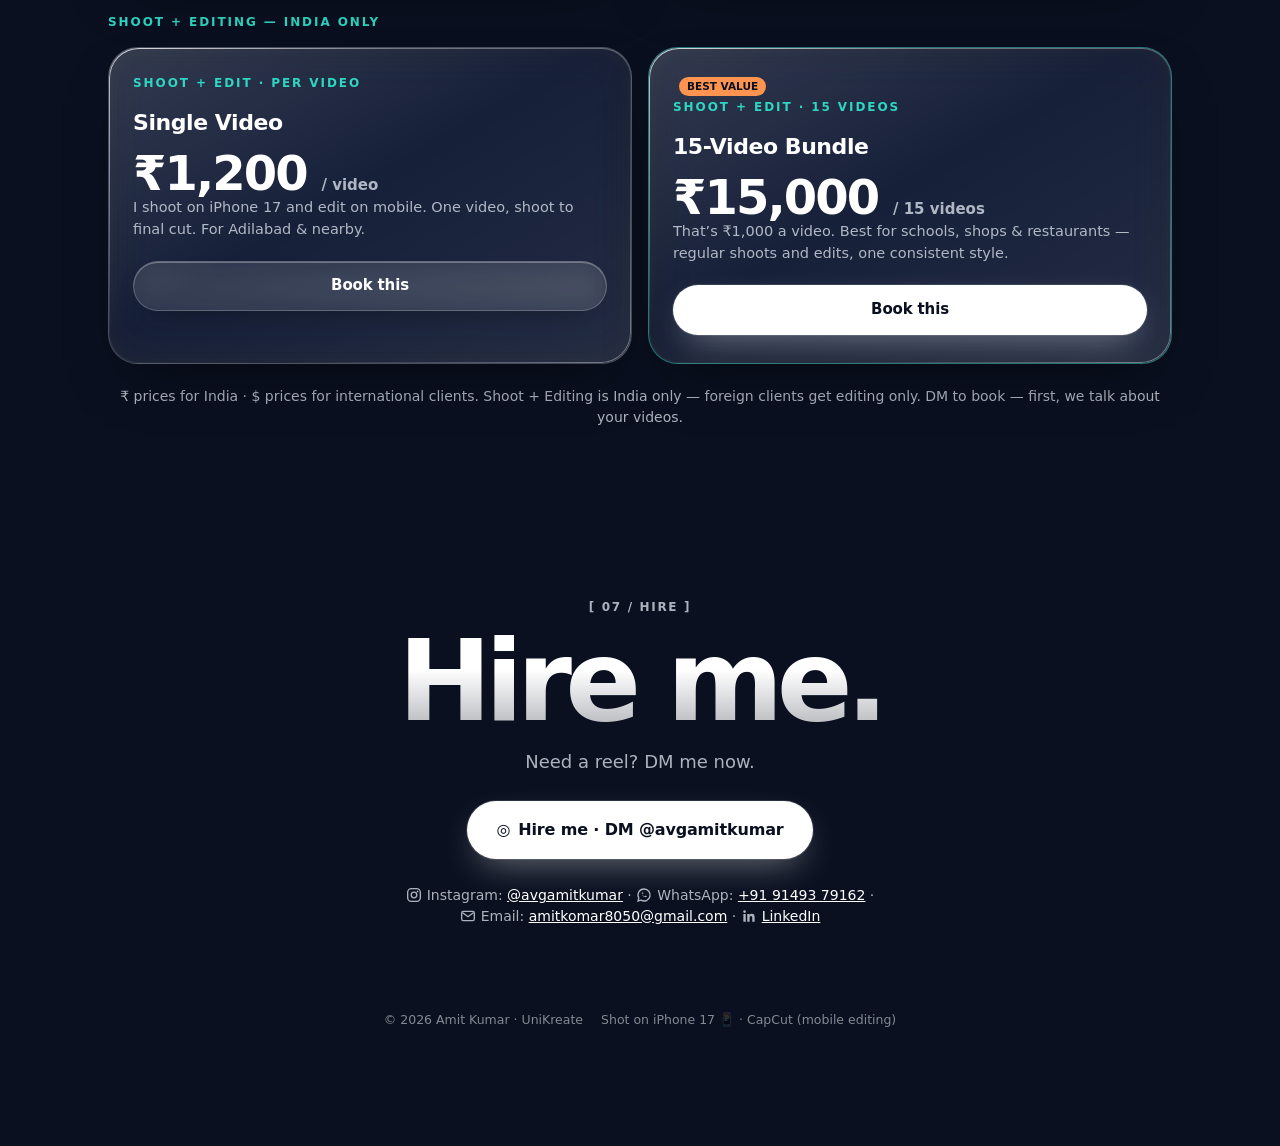
==== commit 937c319b: "Portfolio: 15-video Shoot+Edit bundle corrected to Rs 15,000 (Rs 1,000/video)" ====
--- a/avg-amit-kumar-portfolio.html
+++ b/avg-amit-kumar-portfolio.html
@@ -268,8 +268,8 @@
         <span class="pill">BEST VALUE</span>
         <span class="price-card__tag">SHOOT + EDIT &middot; 15 VIDEOS</span>
         <h3>15-Video Bundle</h3>
-        <p class="price-card__amount">&#8377;1,500 <span>/ 15 videos</span></p>
-        <p class="price-card__desc">That&rsquo;s &#8377;100 a video. Best for schools, shops &amp; restaurants &mdash; regular shoots and edits, one consistent style.</p>
+        <p class="price-card__amount">&#8377;15,000 <span>/ 15 videos</span></p>
+        <p class="price-card__desc">That&rsquo;s &#8377;1,000 a video. Best for schools, shops &amp; restaurants &mdash; regular shoots and edits, one consistent style.</p>
         <button class="btn btn--primary btn--block" type="button" data-hire>Book this</button>
       </li>
     </ul>
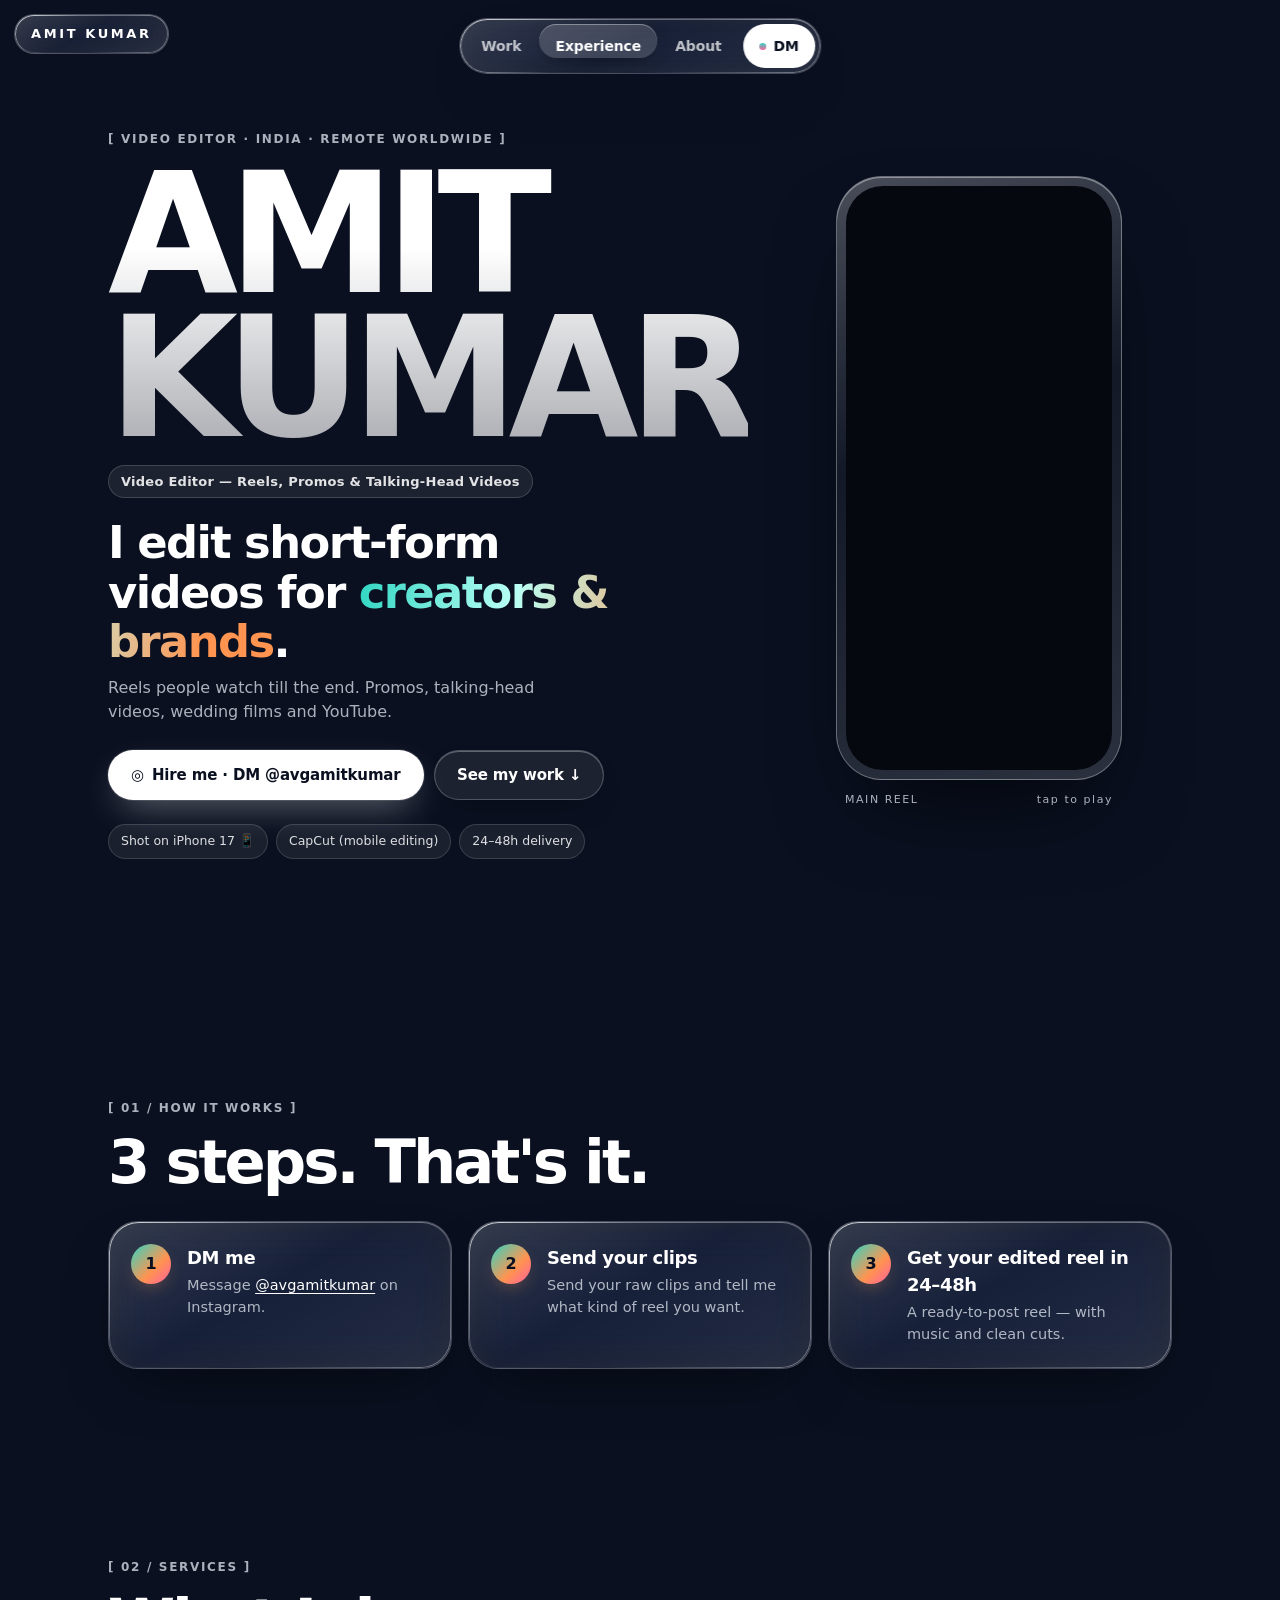
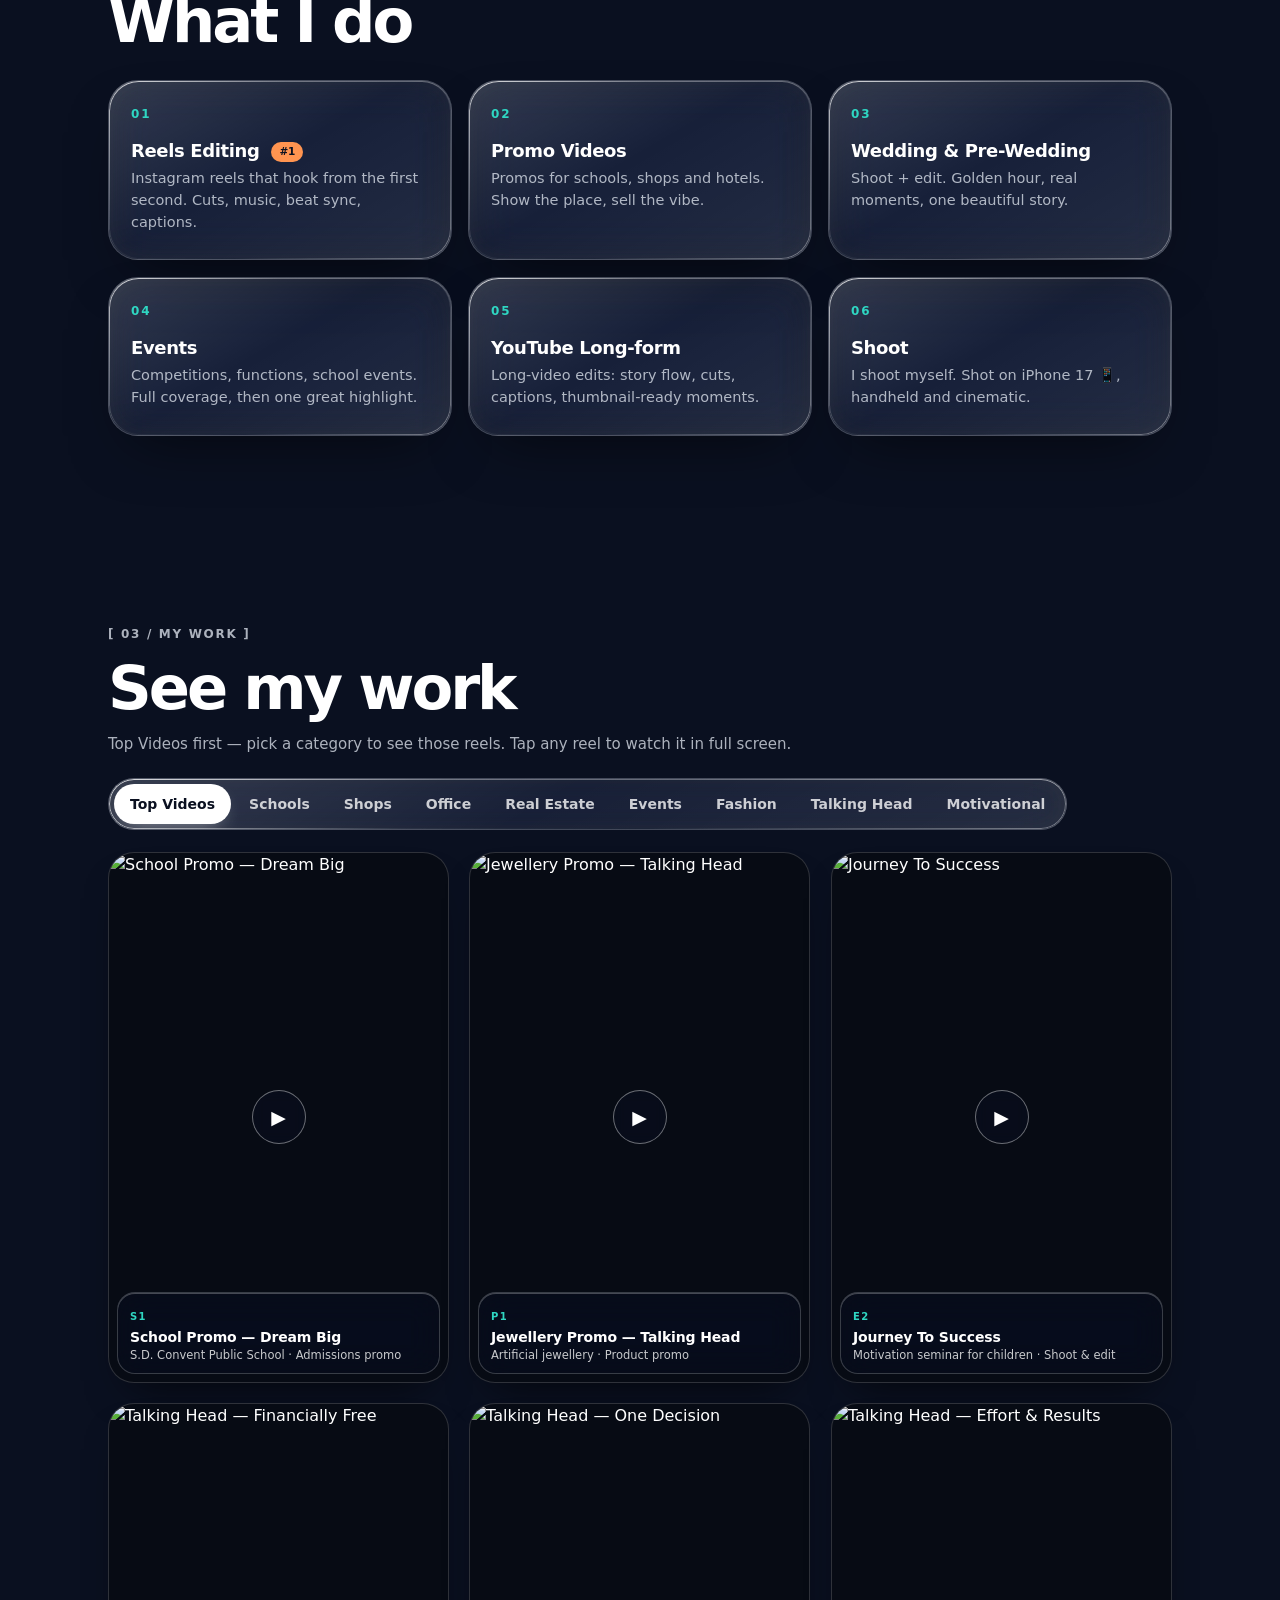
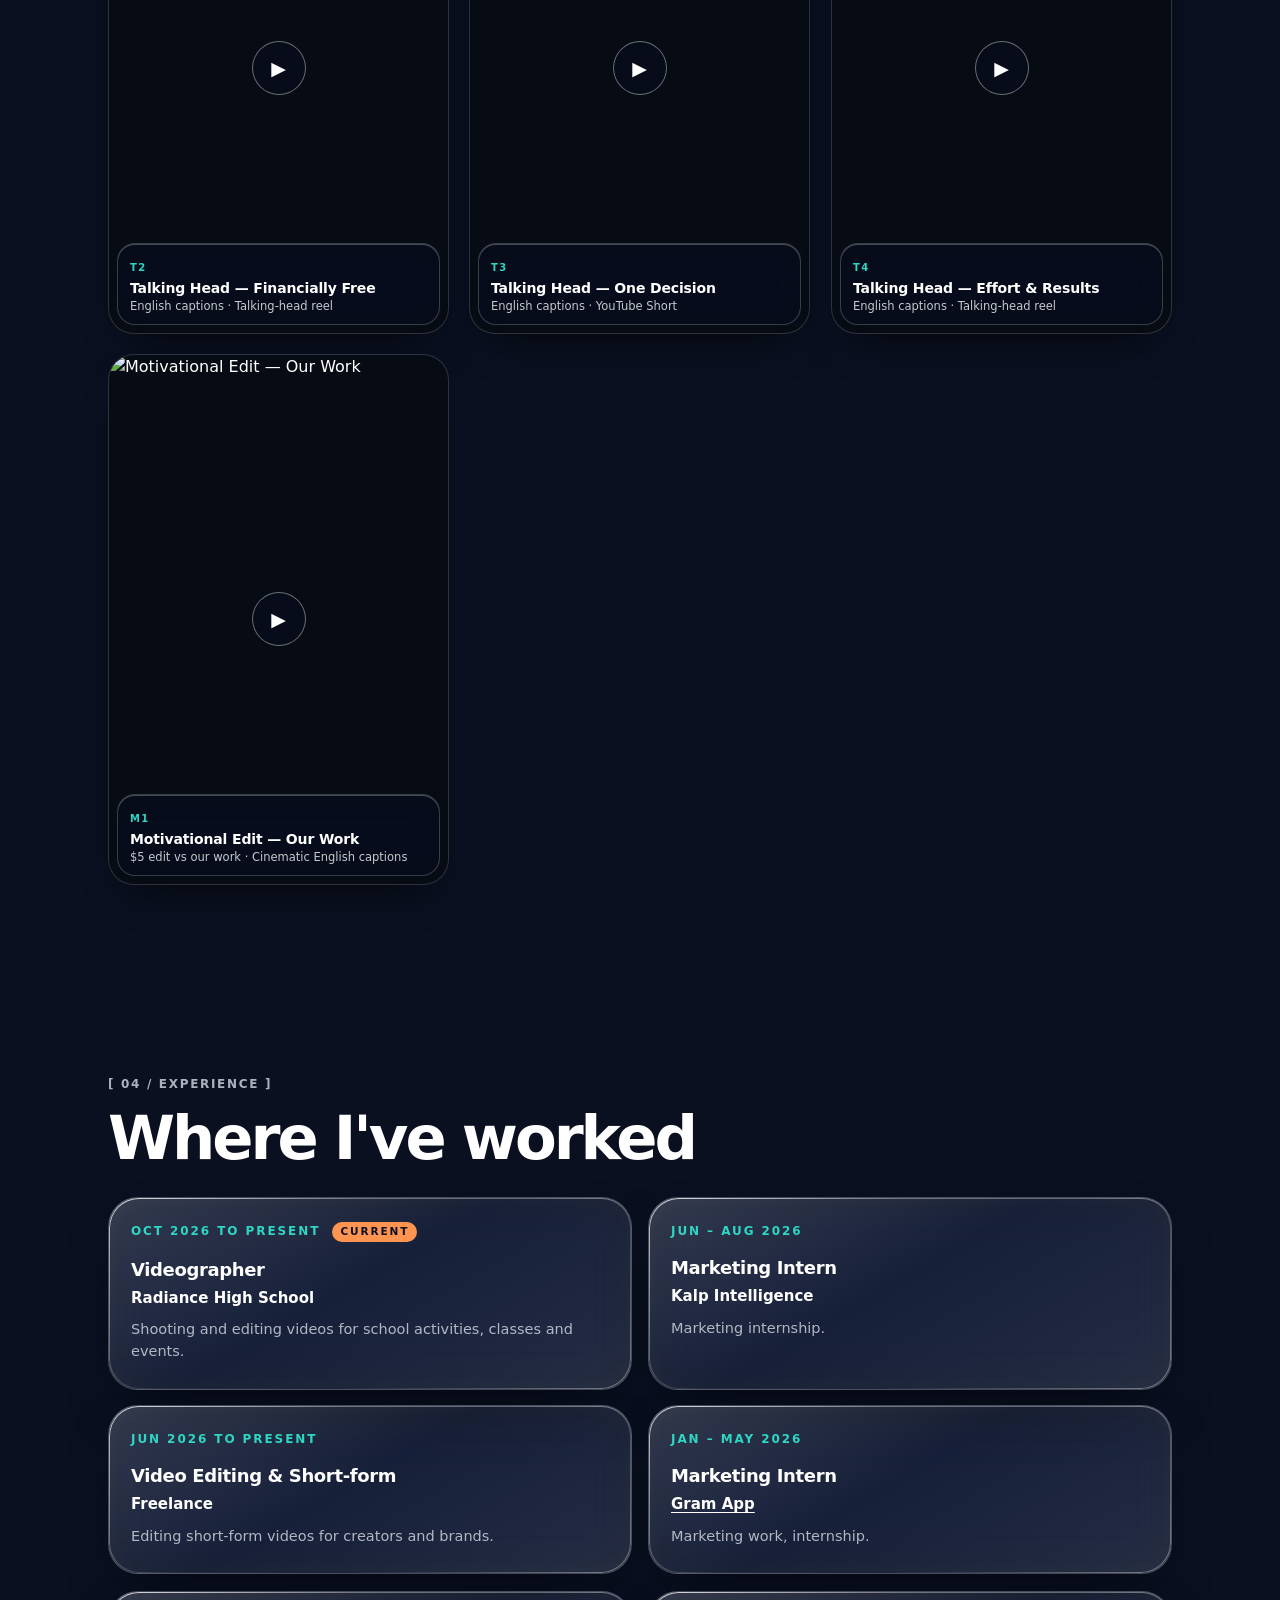
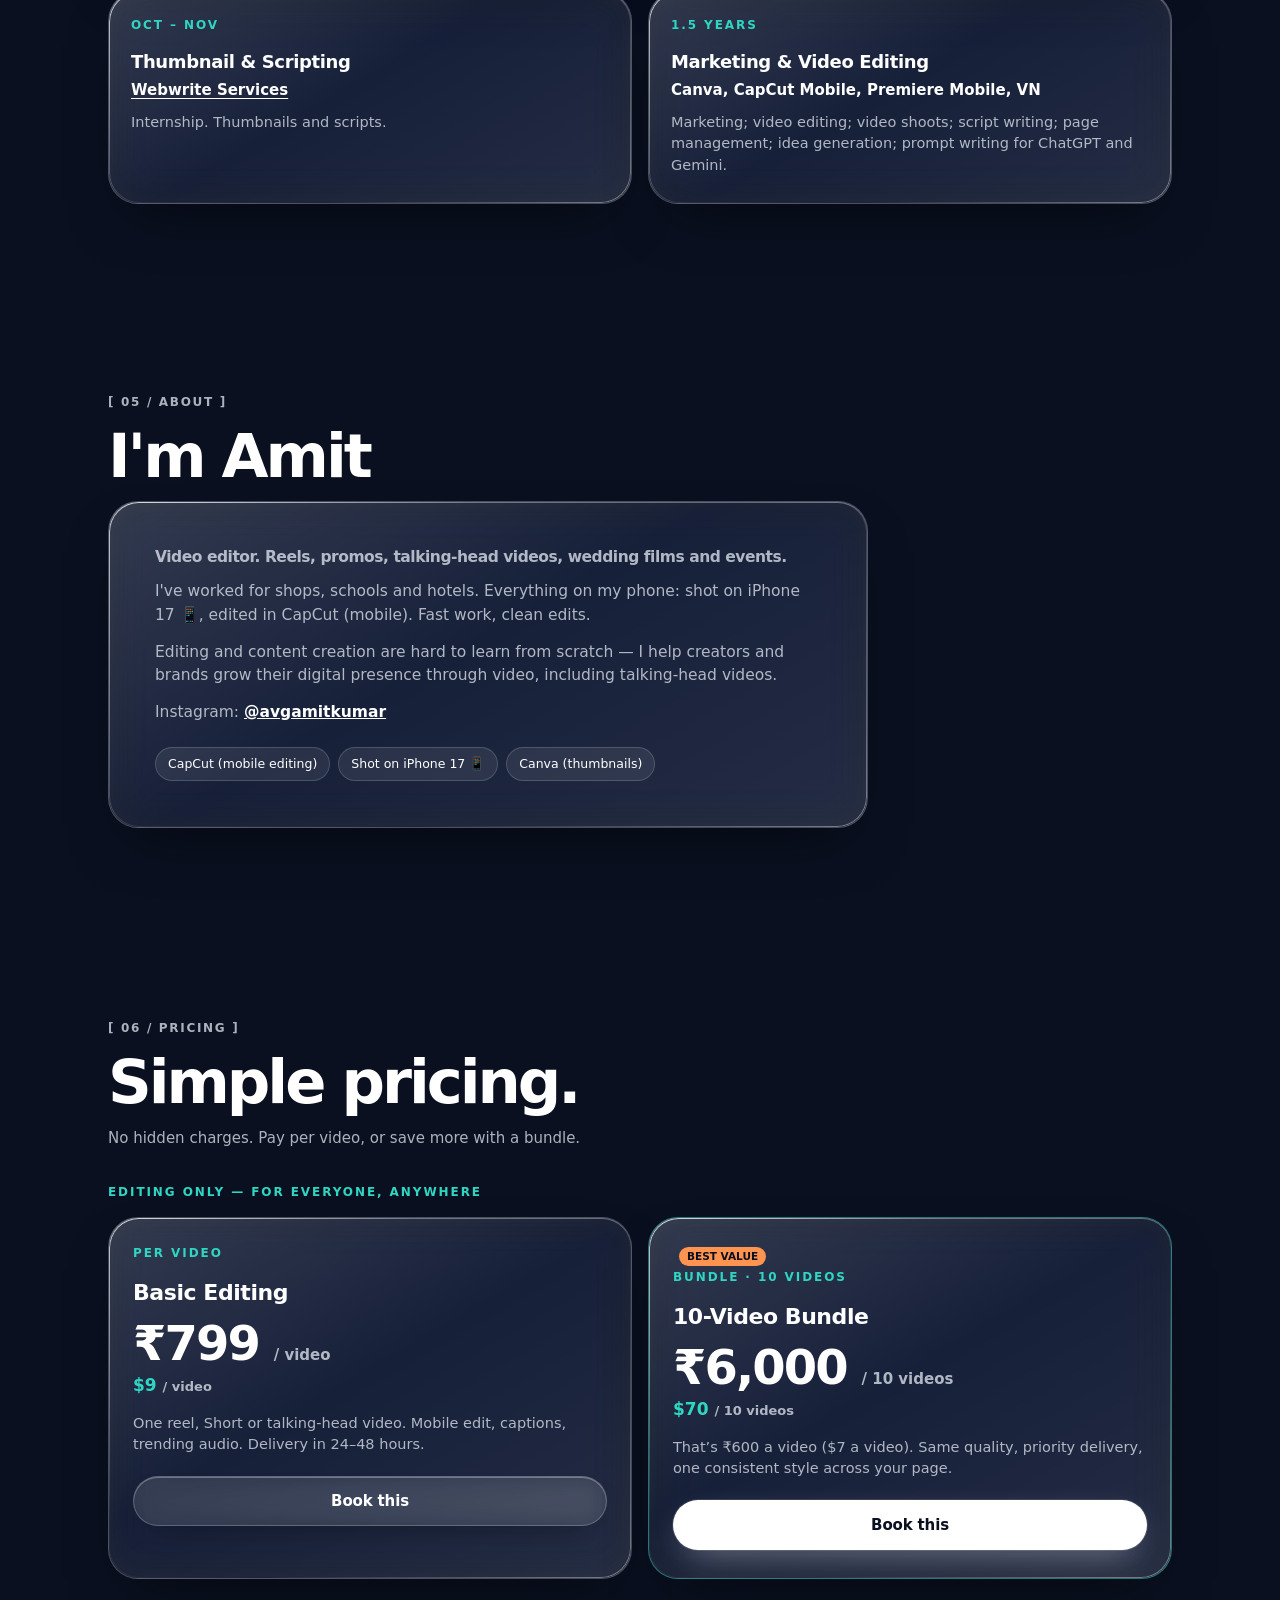
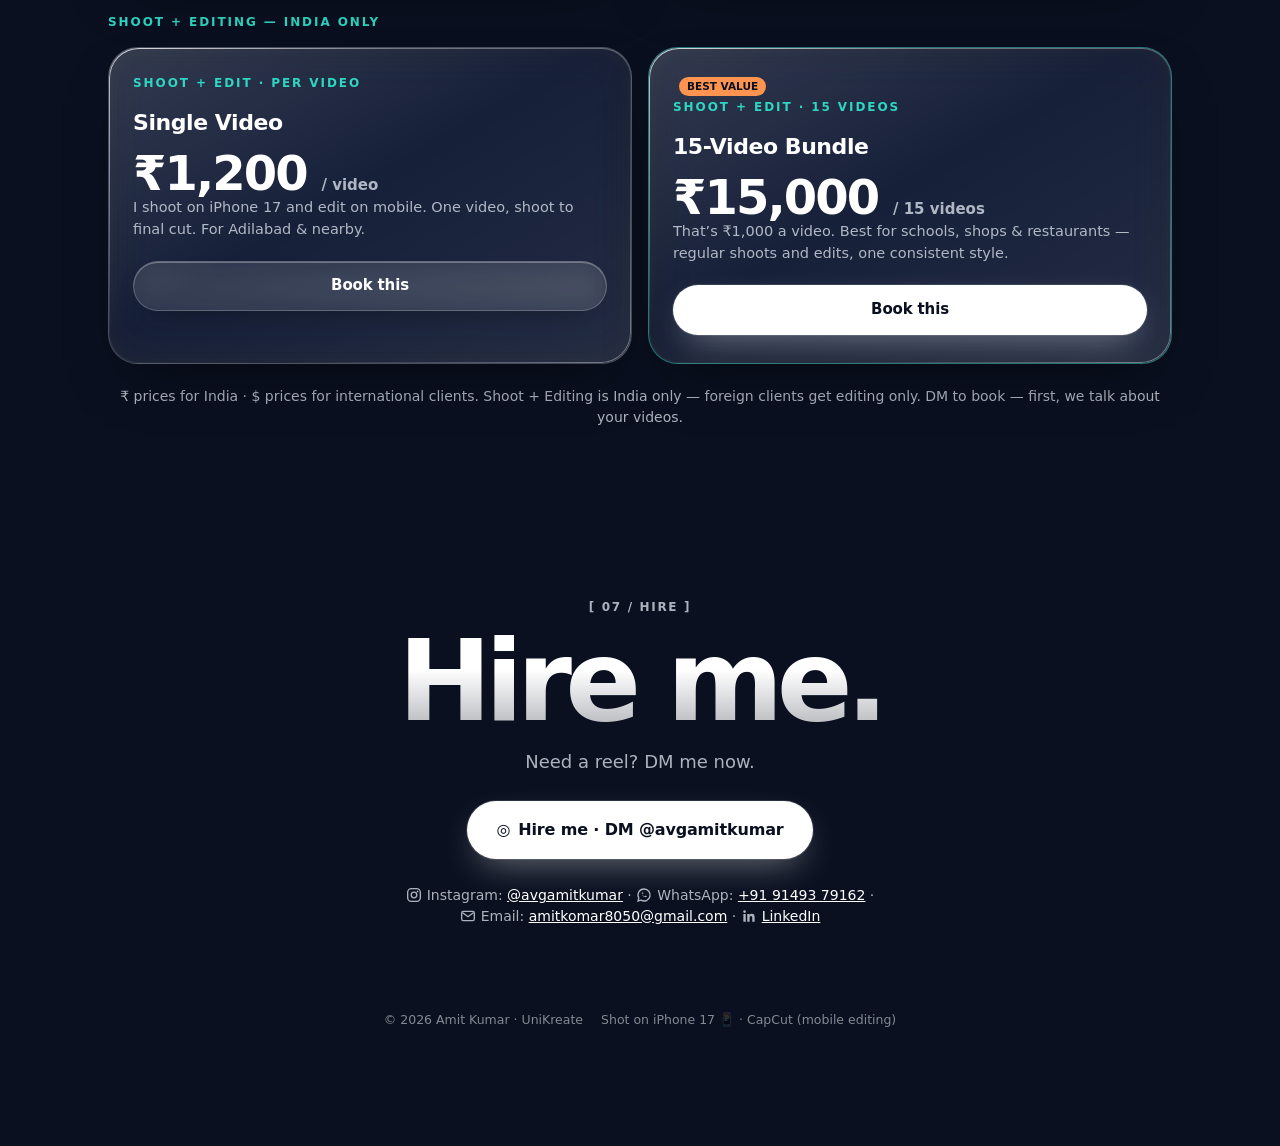
==== commit fe4bb9bc: "Portfolio: Kalp Intelligence internship corrected to Jun-Aug 2026 (3 months, not current)" ====
--- a/avg-amit-kumar-portfolio.html
+++ b/avg-amit-kumar-portfolio.html
@@ -185,7 +185,7 @@
         <p class="exp__desc">Shooting and editing videos for school activities, classes and events.</p>
       </li>
       <li class="exp__item glass tilt reveal">
-        <span class="exp__when">Oct 2026 to present <span class="pill">Current</span></span>
+        <span class="exp__when">Jun – Aug 2026</span>
         <h3>Marketing Intern</h3>
         <p class="exp__org">Kalp Intelligence</p>
         <p class="exp__desc">Marketing internship.</p>
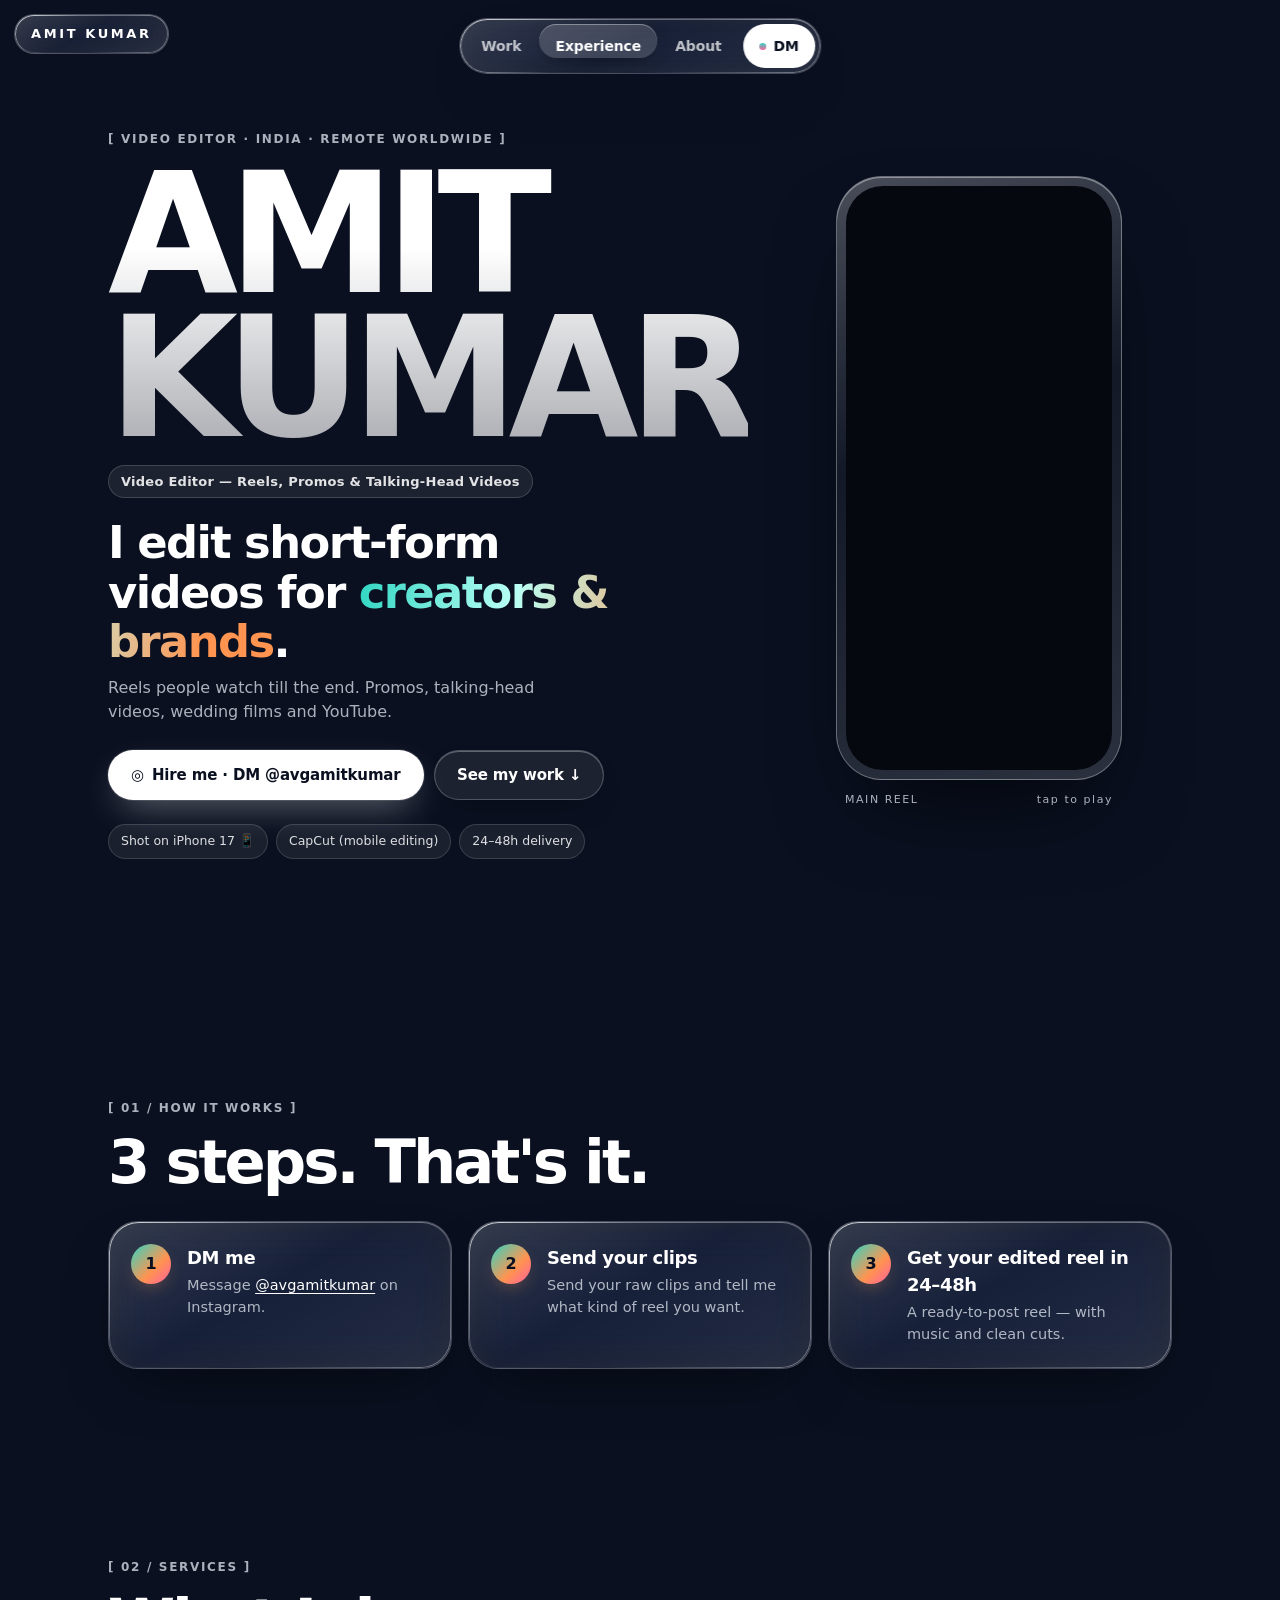
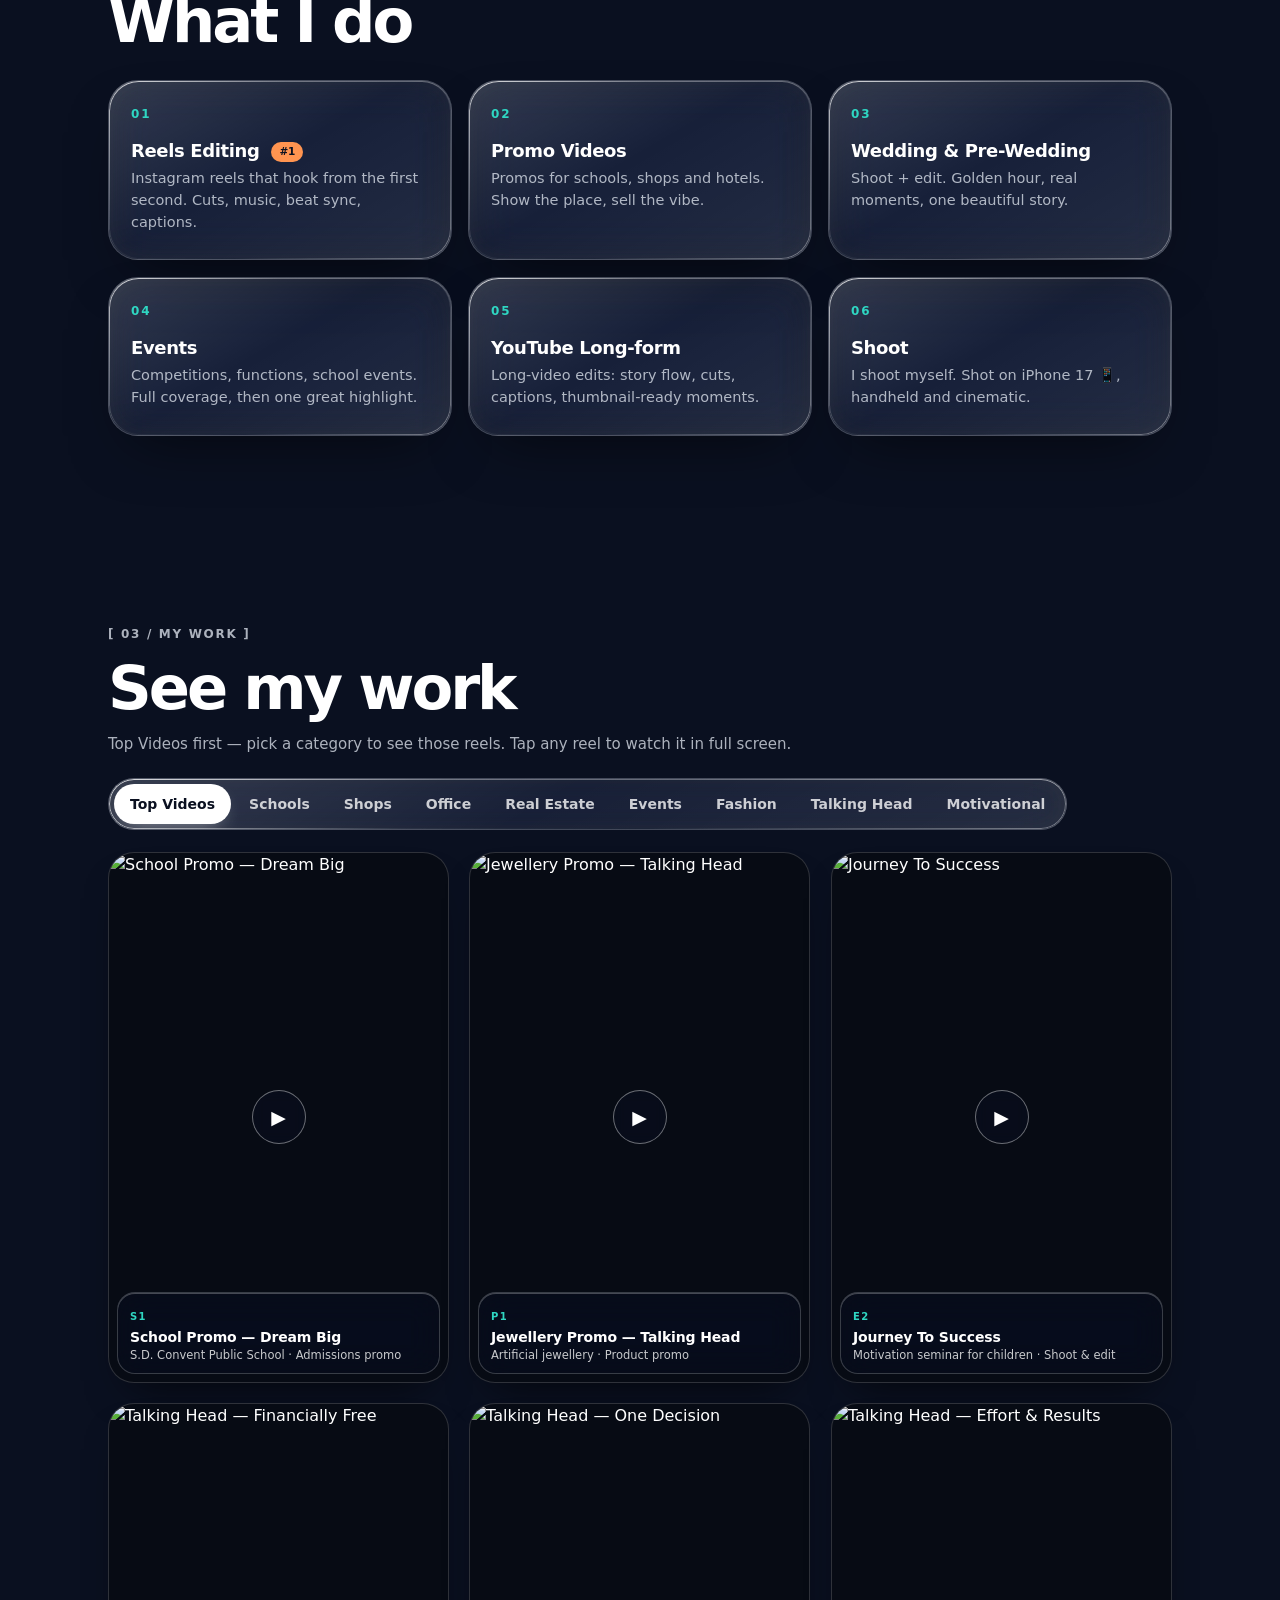
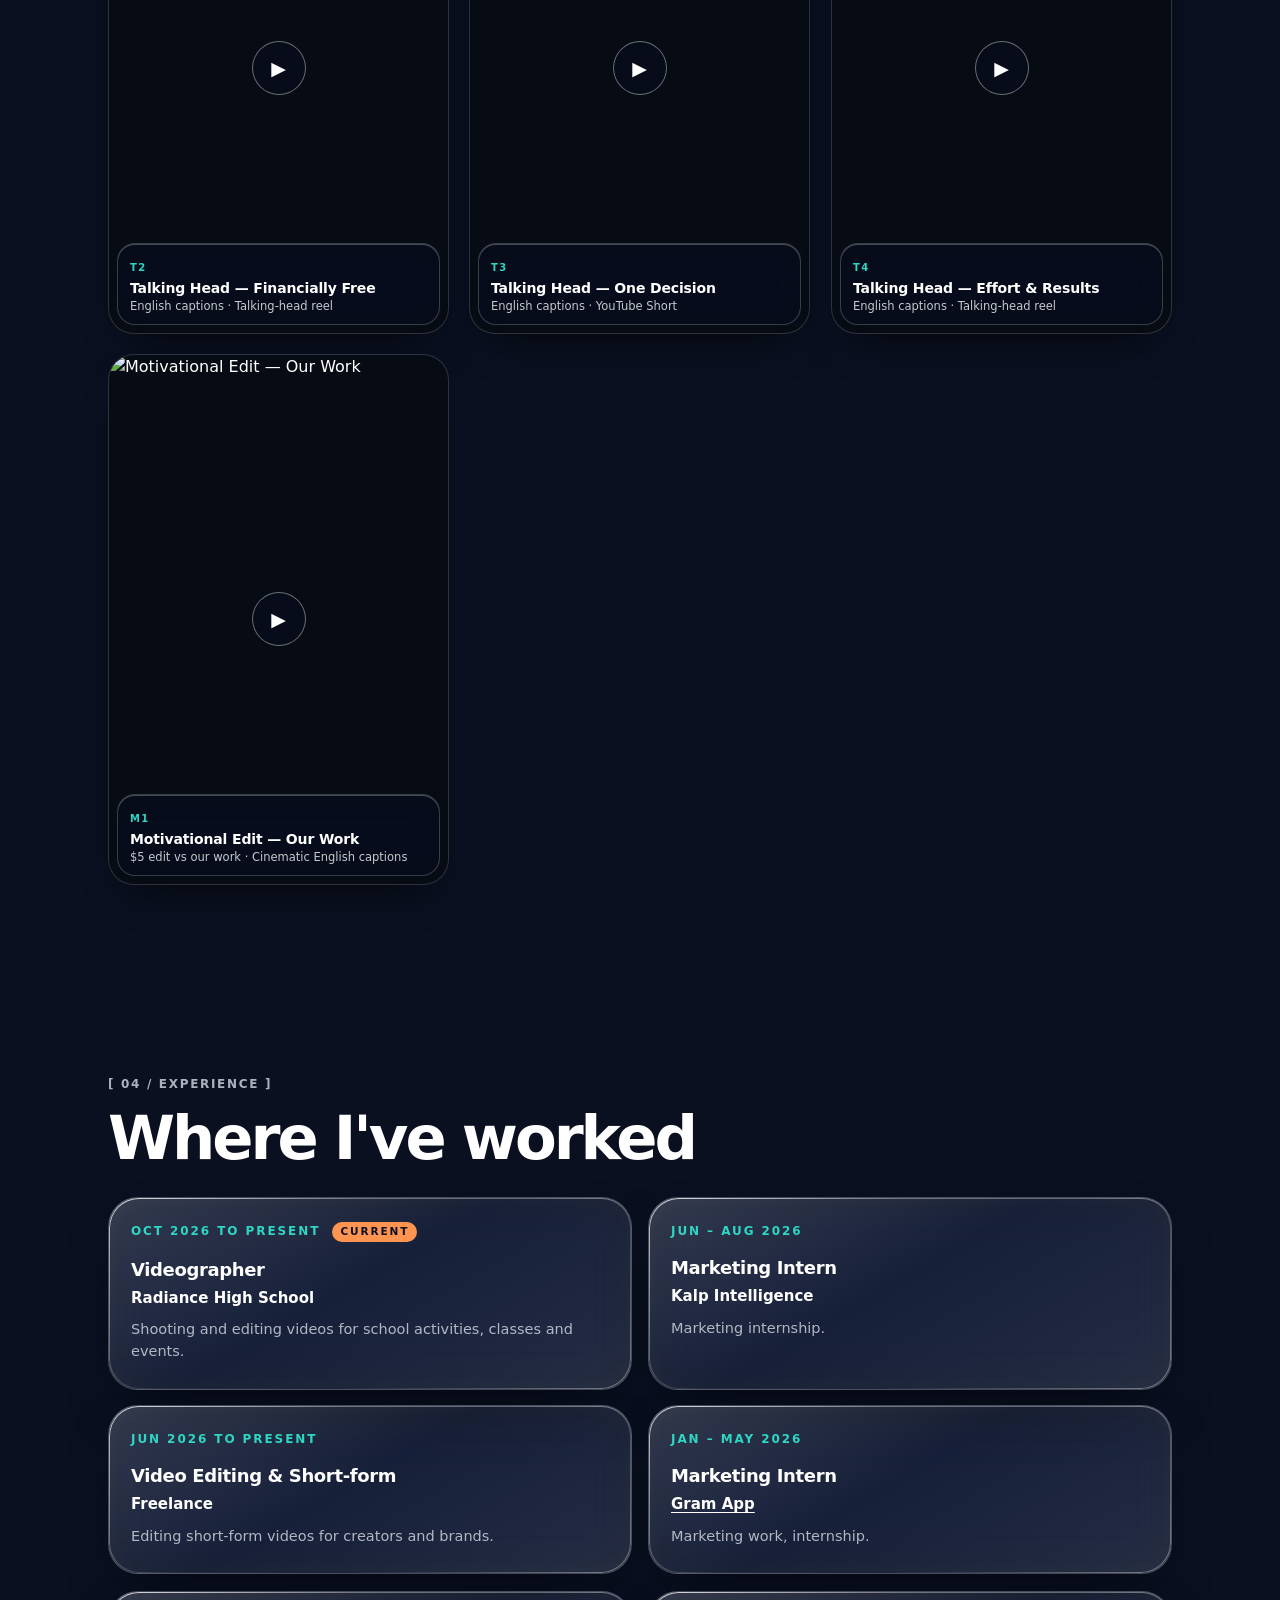
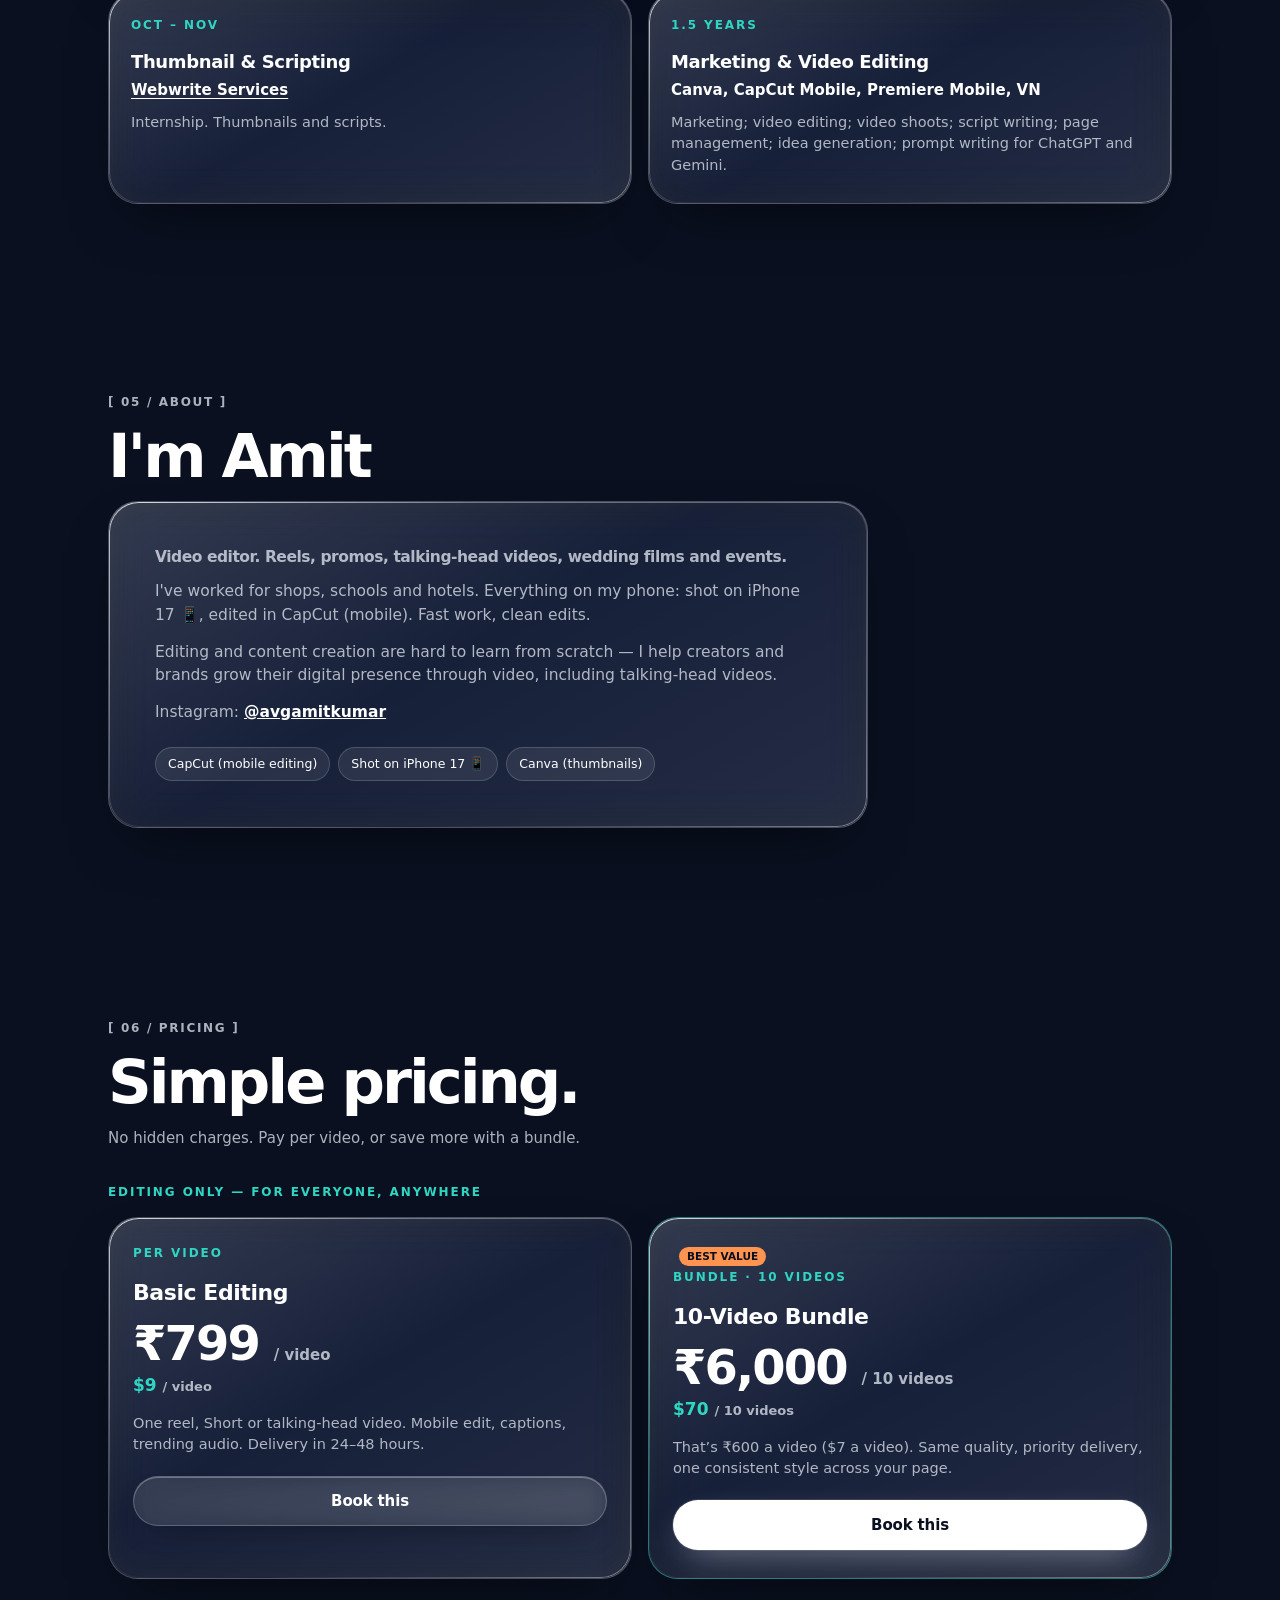
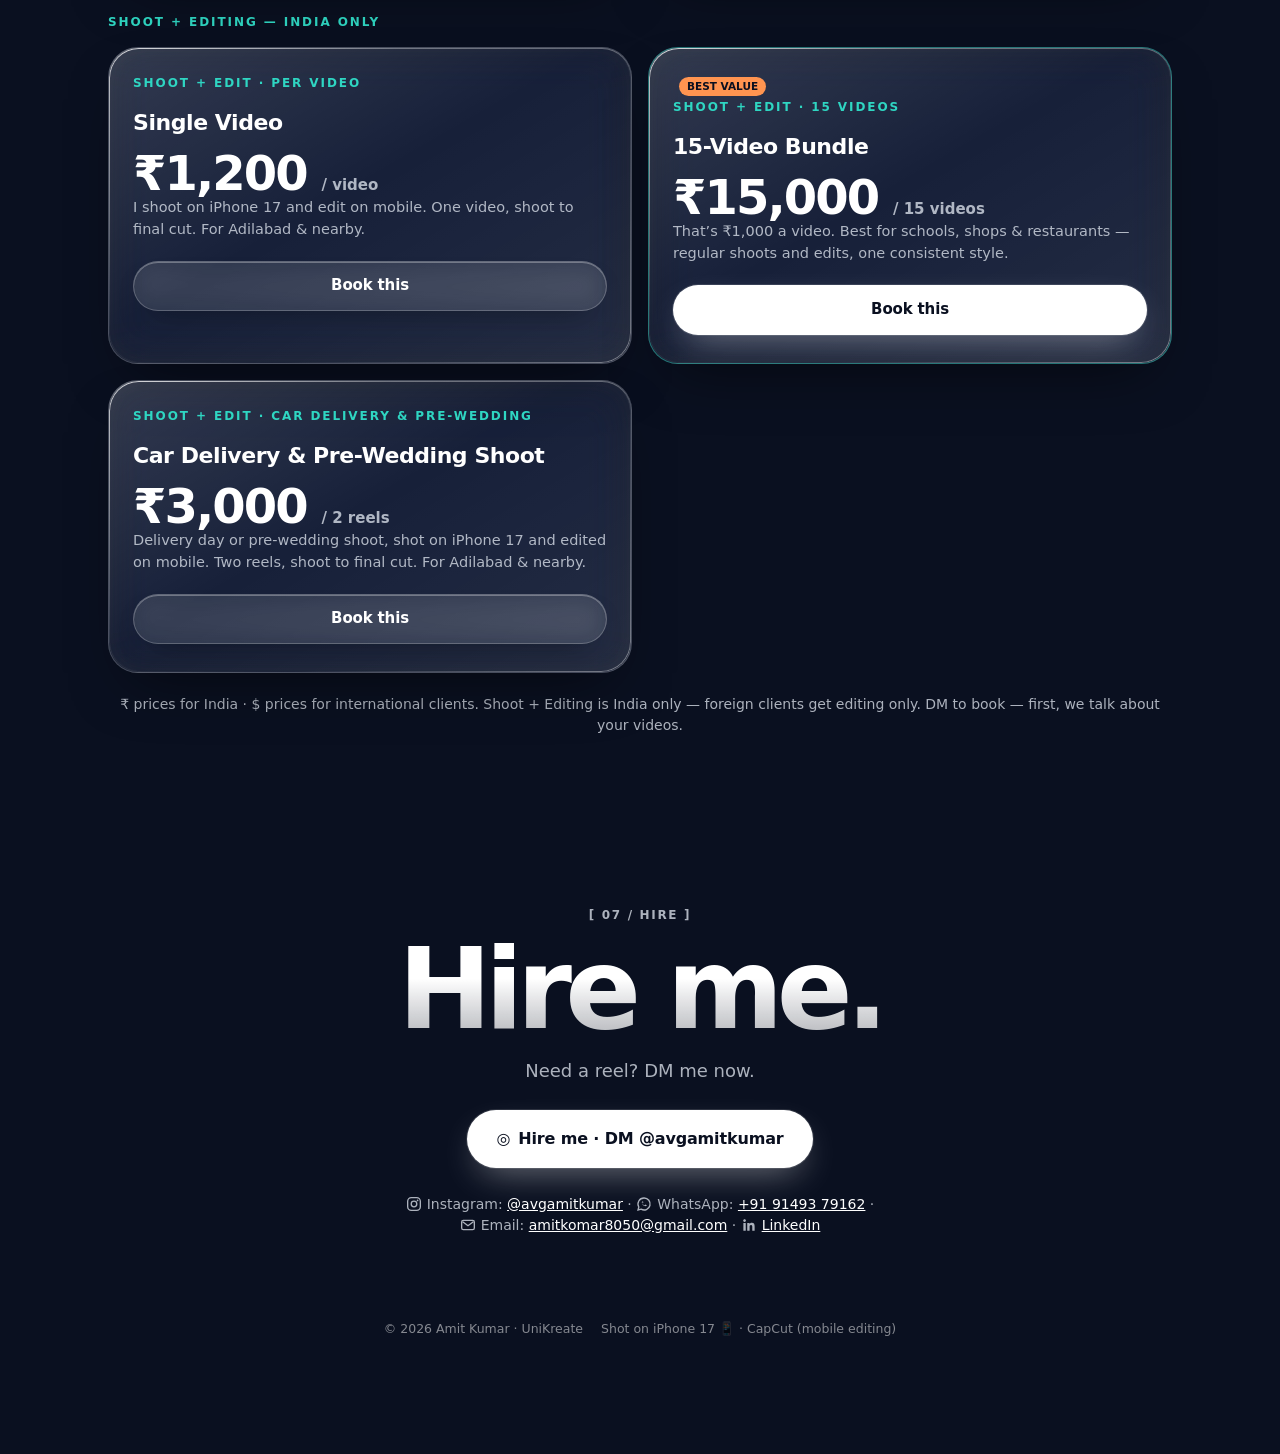
==== commit 48dca12a: "Portfolio: hero main reel bright-start copy (H.264) + Rs 3000 car delivery & pre-wedding shoot card" ====
--- a/avg-amit-kumar-portfolio.html
+++ b/avg-amit-kumar-portfolio.html
@@ -57,7 +57,7 @@
     </div>
     <figure class="phone tilt" data-tilt="1.8">
       <div class="phone__screen">
-        <iframe src="https://drive.google.com/file/d/178ClWQSJC2R5h0JhaRphMb2cX6Fm_rlf/preview" title="Main reel — Journey To Success" allow="autoplay; fullscreen; encrypted-media; picture-in-picture" allowfullscreen></iframe>
+        <iframe src="https://drive.google.com/file/d/1Keto1BHJKE5qd2hPlHTrWL7wqdwVBPF0/preview" title="Main reel — Journey To Success" allow="autoplay; fullscreen; encrypted-media; picture-in-picture" allowfullscreen></iframe>
       </div>
       <figcaption class="phone__cap"><span>MAIN REEL</span><span>tap to play</span></figcaption>
     </figure>
@@ -272,6 +272,13 @@
         <p class="price-card__desc">That&rsquo;s &#8377;1,000 a video. Best for schools, shops &amp; restaurants &mdash; regular shoots and edits, one consistent style.</p>
         <button class="btn btn--primary btn--block" type="button" data-hire>Book this</button>
       </li>
+      <li class="glass price-card tilt reveal">
+        <span class="price-card__tag">SHOOT + EDIT &middot; CAR DELIVERY &amp; PRE-WEDDING</span>
+        <h3>Car Delivery &amp; Pre-Wedding Shoot</h3>
+        <p class="price-card__amount">&#8377;3,000 <span>/ 2 reels</span></p>
+        <p class="price-card__desc">Delivery day or pre-wedding shoot, shot on iPhone 17 and edited on mobile. Two reels, shoot to final cut. For Adilabad &amp; nearby.</p>
+        <button class="btn btn--glass btn--block" type="button" data-hire>Book this</button>
+      </li>
     </ul>
     <p class="price-note reveal">&#8377; prices for India &middot; $ prices for international clients. Shoot + Editing is India only &mdash; foreign clients get editing only. DM to book &mdash; first, we talk about your videos.</p>
   </section>
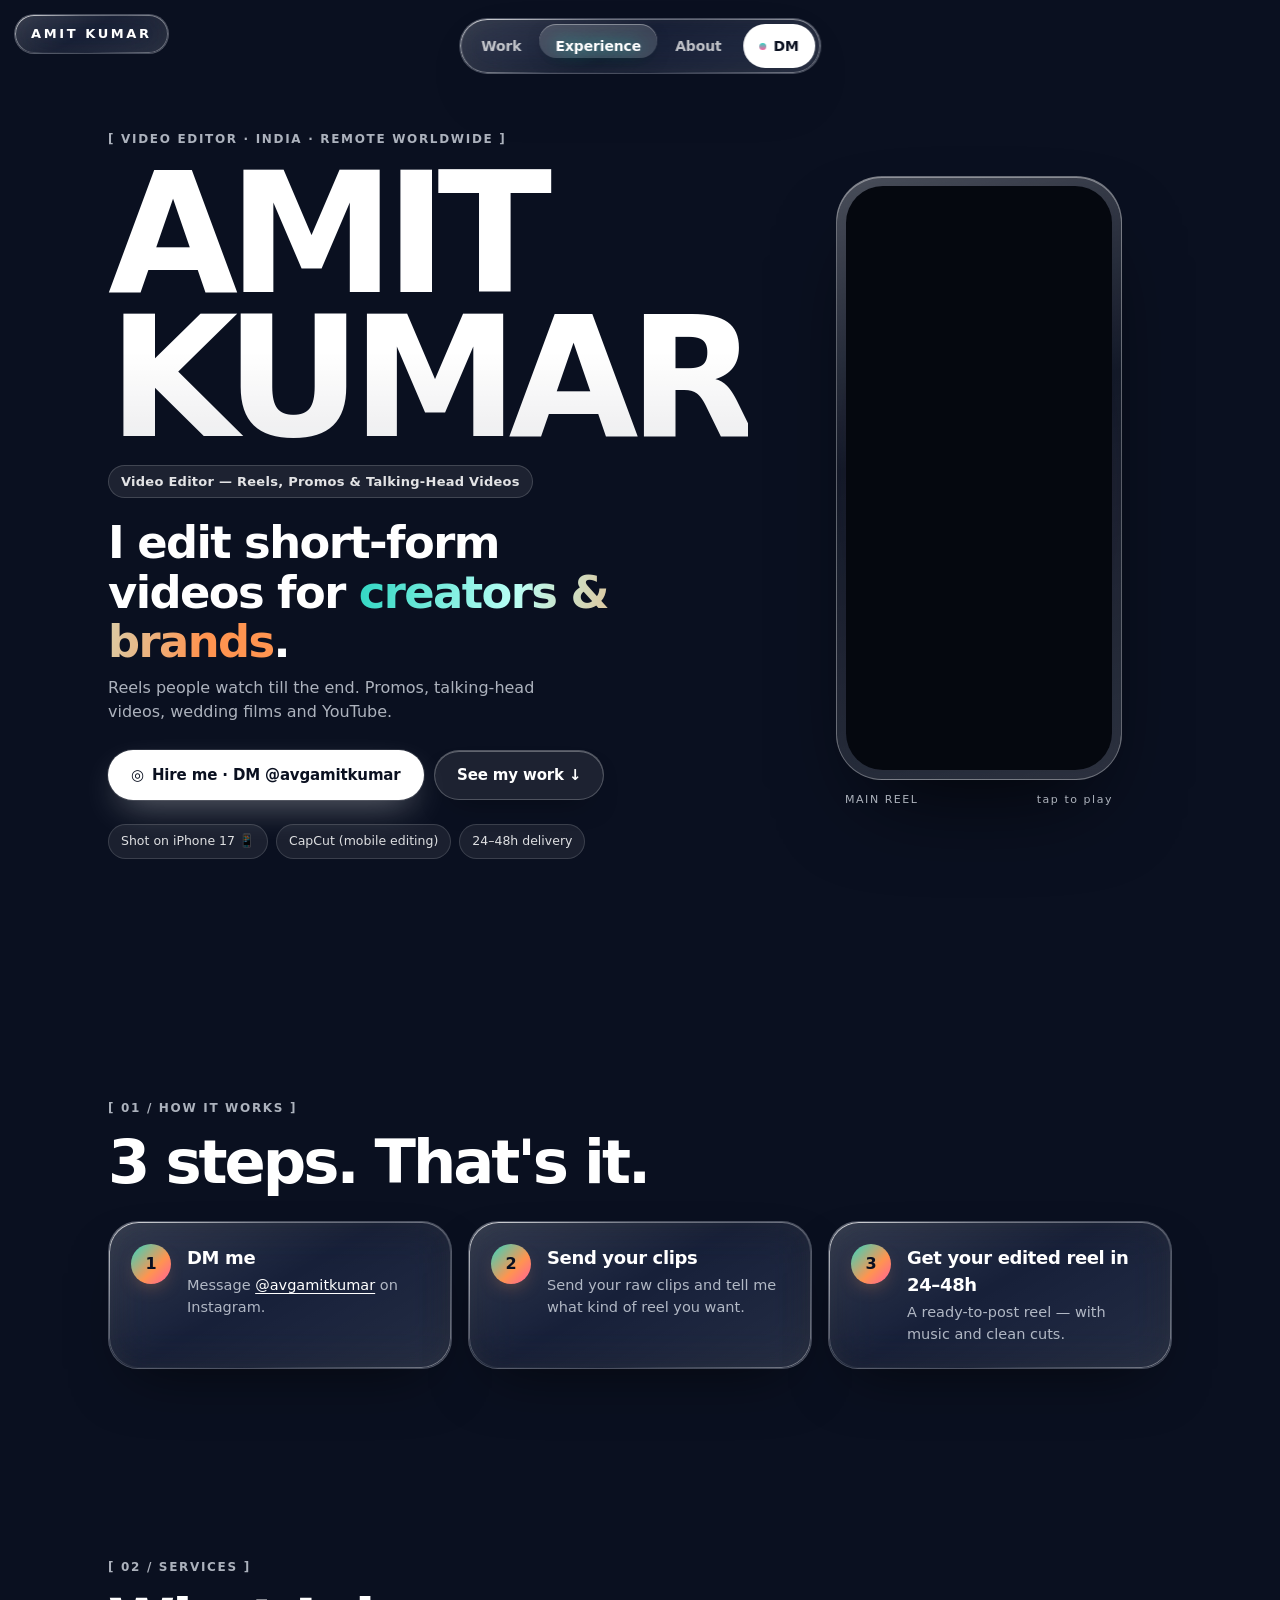
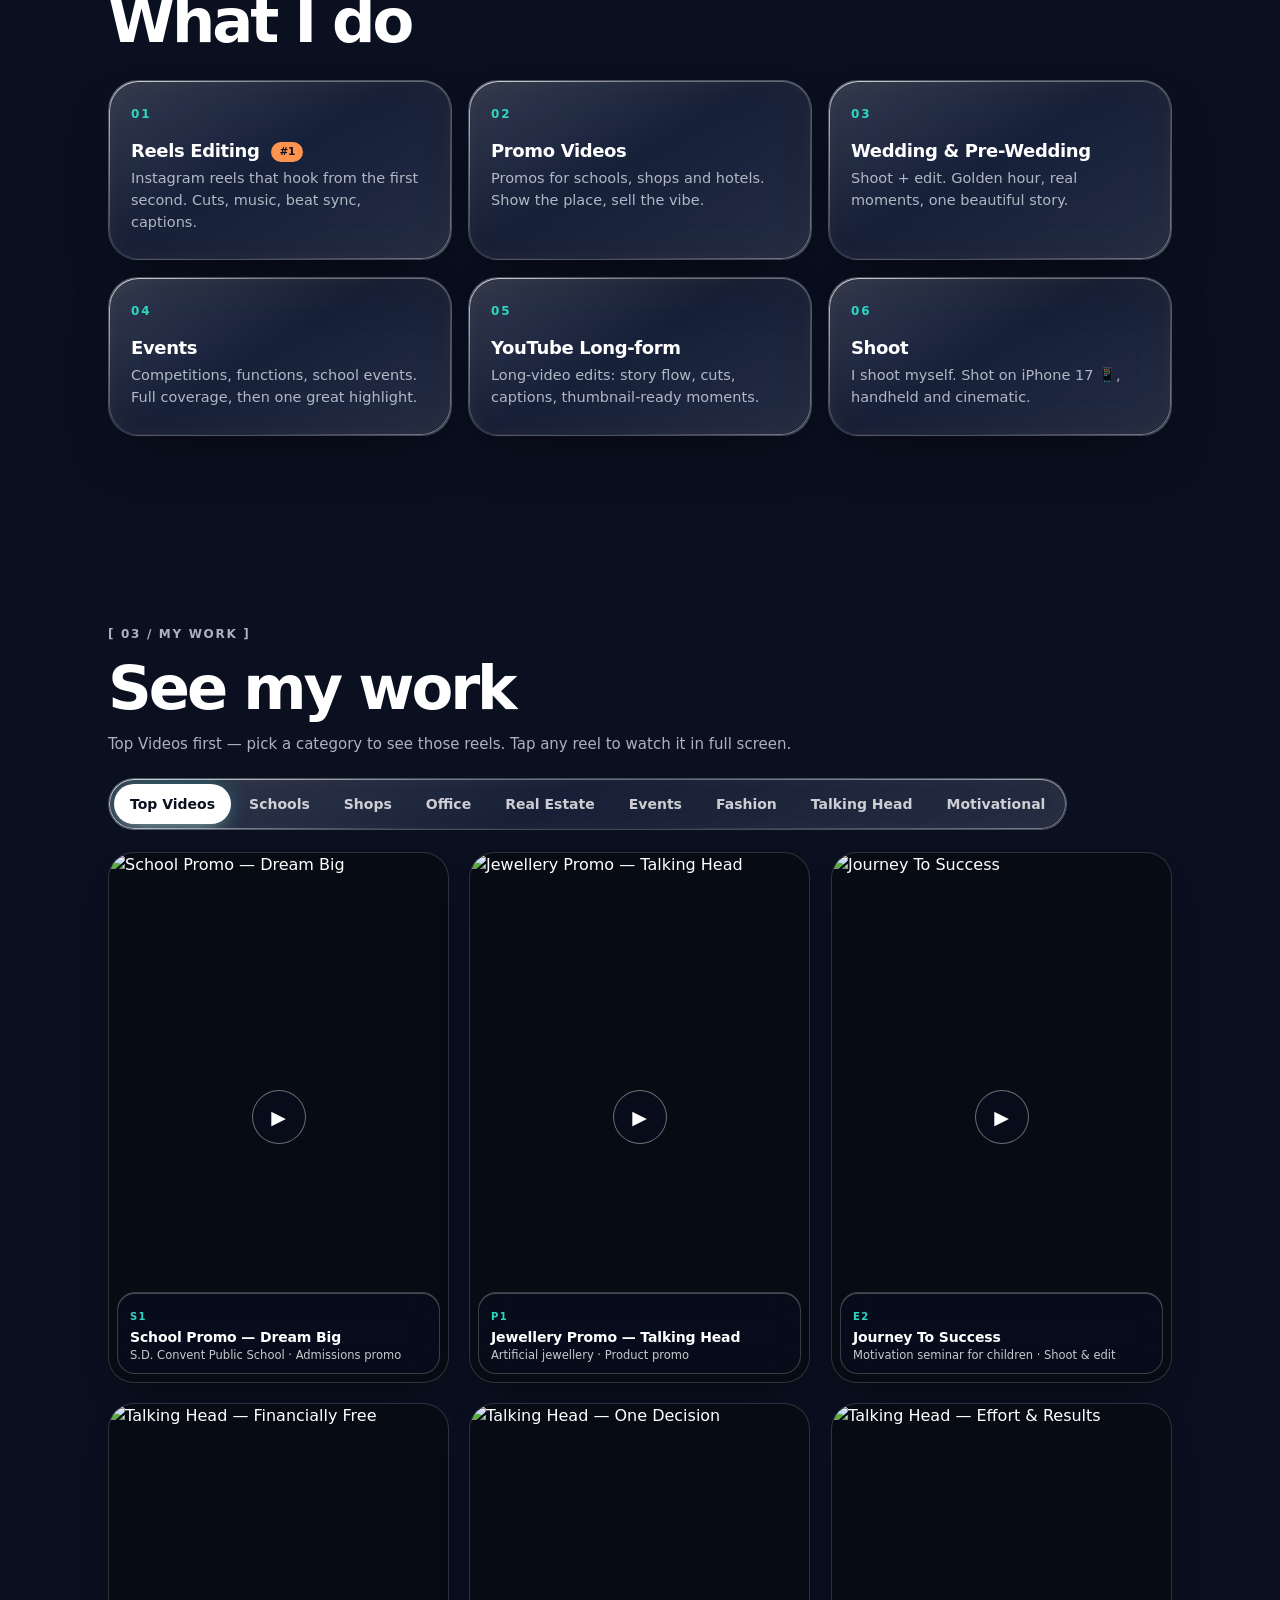
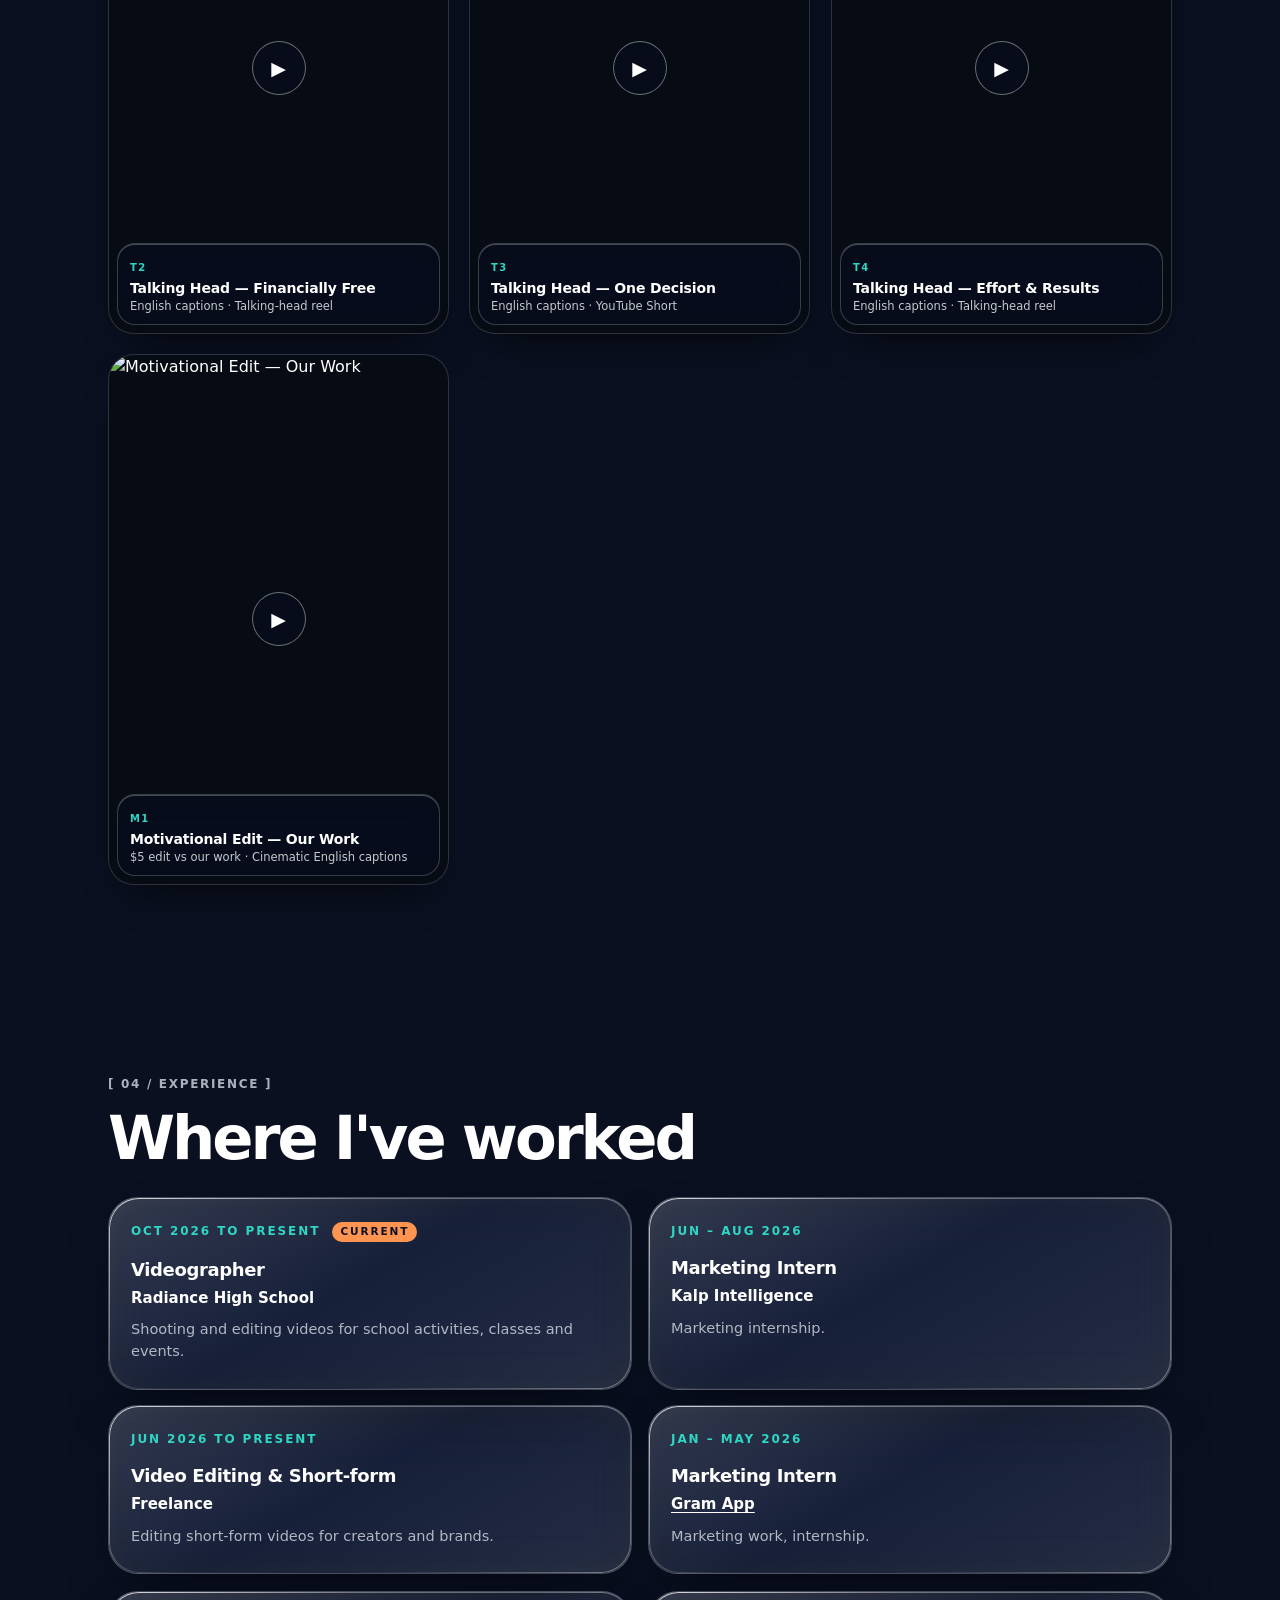
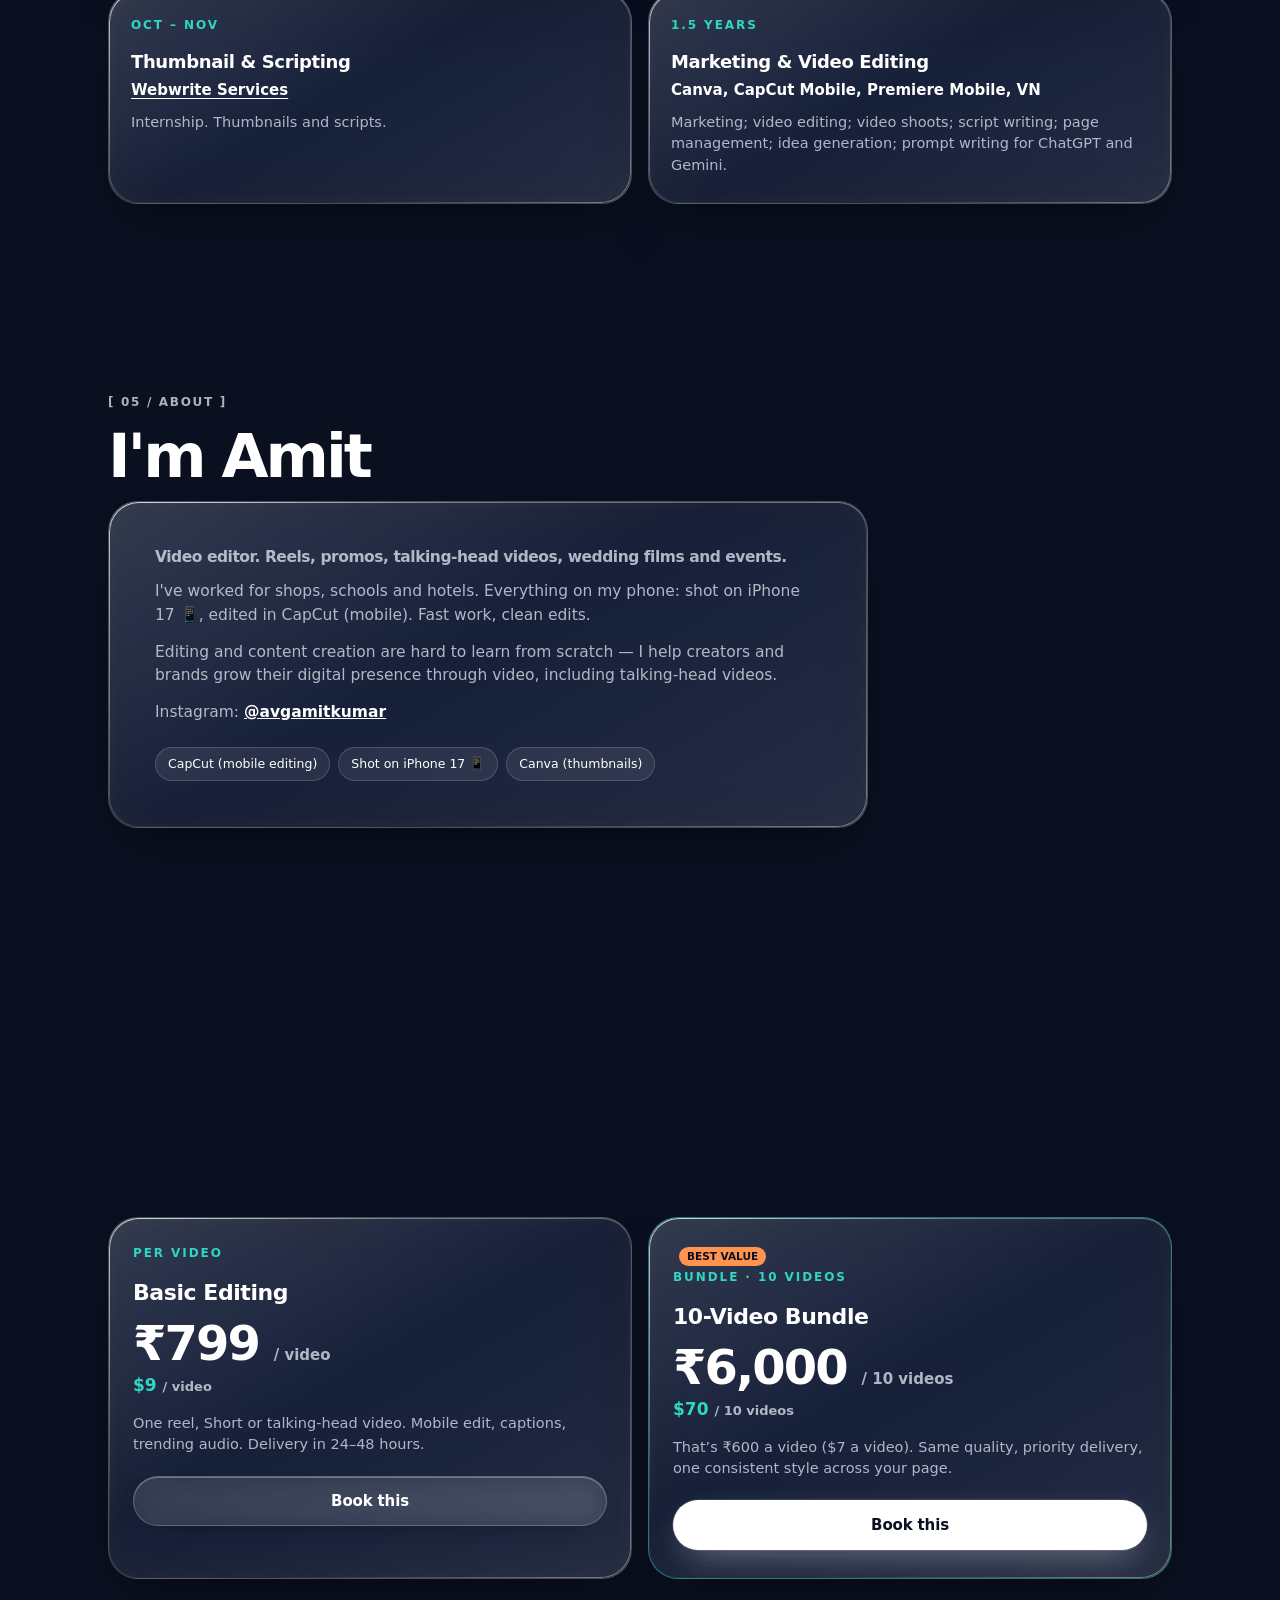
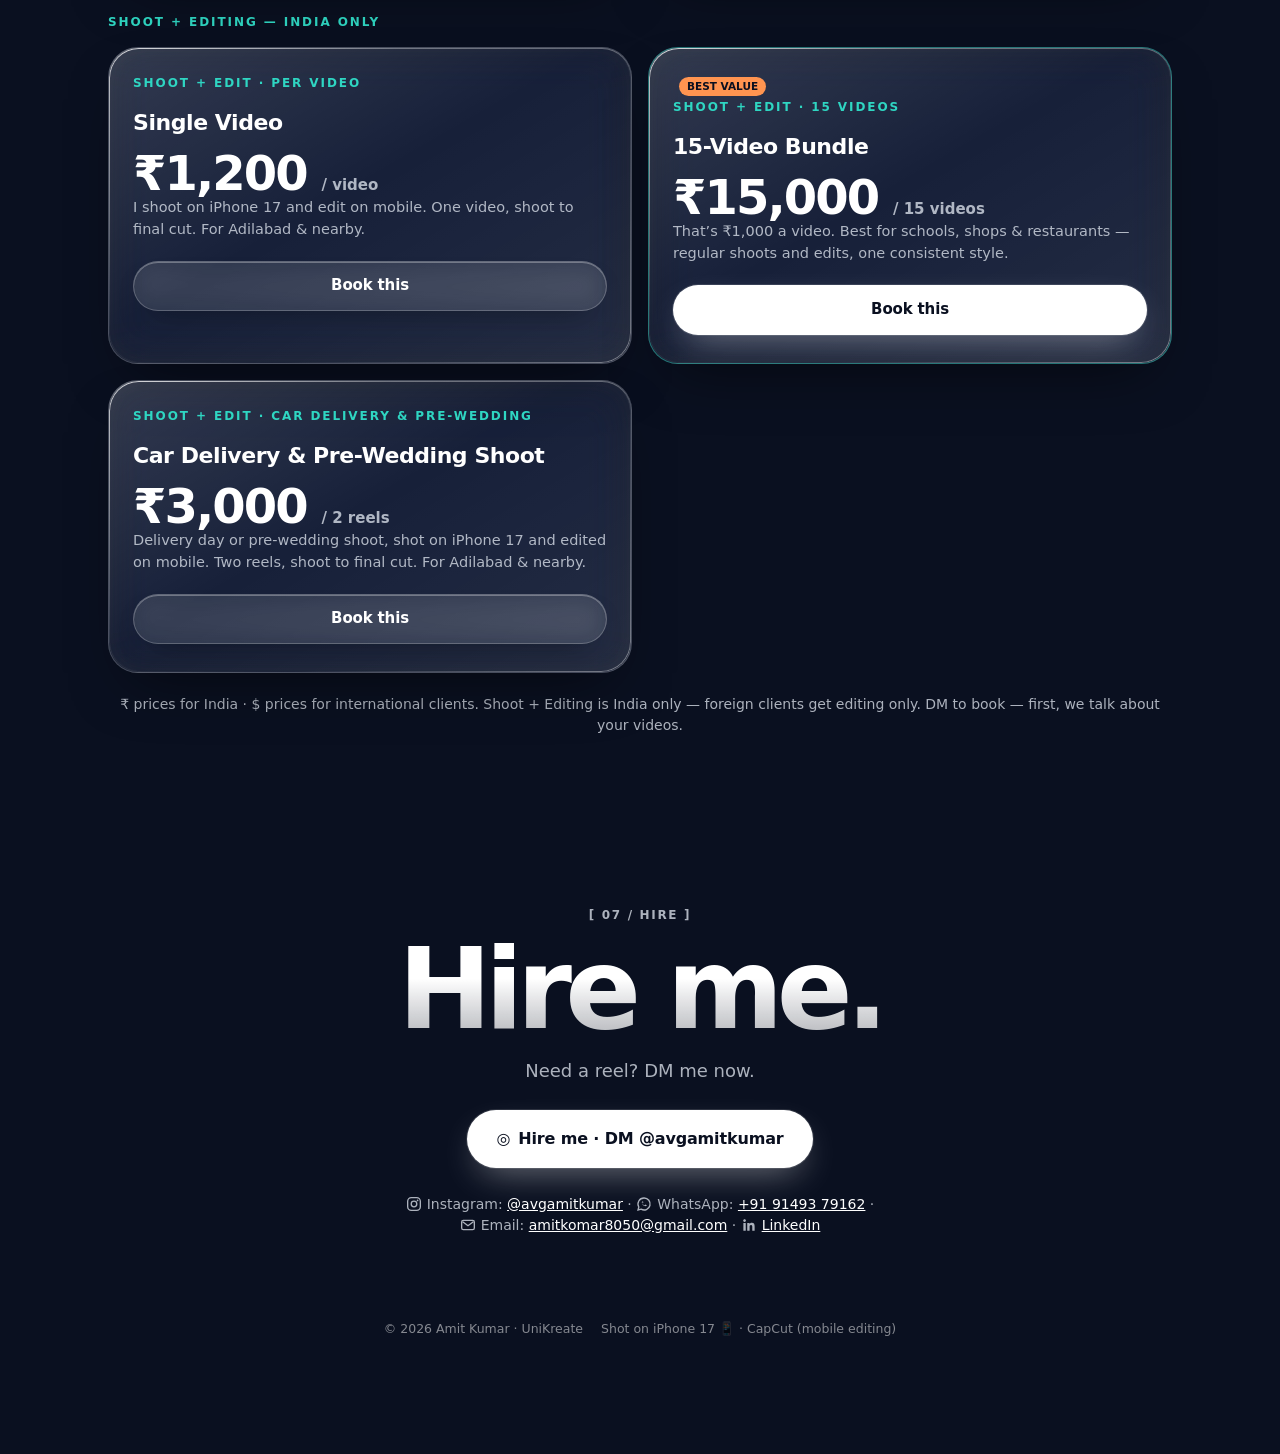
==== commit 16014a72: "Liquid redesign: UniKreate homepage rebuilt (animated mesh, marquee, magnetic CTAs, counters) + port" ====
--- a/avg-amit-kumar-portfolio.html
+++ b/avg-amit-kumar-portfolio.html
@@ -13,9 +13,10 @@
 <meta property="og:image" content="878a2b64-6e7f-44da-82f5-53b882c95af1.png">
 <meta name="twitter:card" content="summary_large_image">
 <link rel="icon" href="878a2b64-6e7f-44da-82f5-53b882c95af1.png" type="image/png">
-<link rel="stylesheet" href="styles.css?v=20261118g">
+<link rel="stylesheet" href="styles.css?v=20261118h">
 </head>
 <body>
+<div class="cursor-glow" aria-hidden="true"></div>
 <div class="bg" aria-hidden="true">
   <span class="blob blob--a" data-speed="0.10"></span>
   <span class="blob blob--b" data-speed="0.04"></span>
@@ -336,6 +337,6 @@
 
 <div class="toast glass" id="toast" role="status" aria-live="polite"></div>
 
-<script src="script.js?v=20261118g" defer></script>
+<script src="script.js?v=20261118h" defer></script>
 </body>
 </html>
--- a/styles.css
+++ b/styles.css
@@ -363,3 +363,92 @@
   .lb__count{display:none}
   .lb__cta{position:absolute;left:16px;right:16px;bottom:calc(16px + env(safe-area-inset-bottom));z-index:5;width:auto}
 }
+
+/* ================= LIQUID LAYER (v7) — glass, glow, motion. Content untouched. ================= */
+:root{ --spring:cubic-bezier(.2,1.35,.3,1); }
+
+/* Cursor glow: soft light following the mouse (desktop only, JS drives it) */
+.cursor-glow{position:fixed;left:0;top:0;width:520px;height:520px;margin:-260px 0 0 -260px;border-radius:50%;pointer-events:none;z-index:1;
+  background:radial-gradient(circle,rgba(47,214,194,.14) 0%,rgba(255,95,158,.07) 45%,transparent 68%);
+  opacity:0;transition:opacity .5s;will-change:transform}
+.cursor-glow.on{opacity:1}
+@media (hover:none),(pointer:coarse){.cursor-glow{display:none}}
+
+/* Background blobs: deeper, more liquid — slow breathing on top of the drift */
+.blob--a{background:radial-gradient(circle,rgba(47,214,194,.58) 0%,rgba(47,214,194,0) 62%)}
+.blob--b{background:radial-gradient(circle,rgba(255,148,80,.44) 0%,rgba(255,148,80,0) 62%)}
+.blob--c{background:radial-gradient(circle,rgba(255,95,158,.36) 0%,rgba(255,95,158,0) 62%)}
+.bg::after{content:"";position:absolute;inset:0;background:radial-gradient(90% 60% at 50% 0%,rgba(47,214,194,.07),transparent 60%);animation:breathe 9s ease-in-out infinite}
+@keyframes breathe{0%,100%{opacity:.55}50%{opacity:1}}
+
+/* Hero phone: soft pulsing glow halo behind the frame */
+.phone::before{content:"";position:absolute;inset:-34px;border-radius:60px;pointer-events:none;z-index:-1;
+  background:radial-gradient(closest-side,rgba(47,214,194,.28),rgba(255,95,158,.12) 55%,transparent 75%);
+  filter:blur(10px);animation:breathe 6s ease-in-out infinite}
+.hero__title{background-size:100% 220%;animation:titleSheen 7s ease-in-out infinite}
+@keyframes titleSheen{0%,100%{background-position:50% 0%}50%{background-position:50% 100%}}
+
+/* Reel cards: cursor glow + image zoom + play-button pop on hover (touch unaffected) */
+.reel-card::after{content:"";position:absolute;inset:0;pointer-events:none;opacity:0;transition:opacity .4s;z-index:1;
+  background:radial-gradient(240px circle at var(--lx,50%) var(--ly,50%),rgba(47,214,194,.22),rgba(255,95,158,.1) 45%,transparent 65%)}
+.reel-card.is-lit::after{opacity:1}
+.reel-card img{transition:transform .7s var(--ease),filter .7s var(--ease)}
+.reel-card:hover img{transform:scale(1.07)}
+.reel-card__play{transition:transform .35s var(--spring),background .3s,border-color .3s}
+.reel-card:hover .reel-card__play{transform:translate(-50%,-50%) scale(1.16);background:rgba(47,214,194,.75);border-color:transparent}
+.reel-card:hover{border-color:rgba(47,214,194,.45)}
+.reel-card__info{transition:background .35s,border-color .35s}
+.reel-card:hover .reel-card__info{background:rgba(10,16,32,.55);border-color:rgba(255,255,255,.3)}
+
+/* Glass surfaces: liquid border glow on hover */
+.glass:hover{border-color:rgba(47,214,194,.32)}
+
+/* Buttons: liquid shine sweep on hover */
+.btn::before{content:"";position:absolute;inset:0;border-radius:inherit;pointer-events:none;
+  background:linear-gradient(115deg,transparent 32%,rgba(255,255,255,.35) 50%,transparent 68%);
+  transform:translateX(-130%);transition:transform .7s ease}
+.btn:hover::before{transform:translateX(130%)}
+.btn--primary::before{background:linear-gradient(115deg,transparent 32%,rgba(47,214,194,.35) 50%,transparent 68%)}
+
+/* Price cards: glow lift + sheen */
+.price-card{transition:transform .5s var(--ease),box-shadow .5s var(--ease),border-color .4s}
+.price-card:hover{transform:translateY(-6px);border-color:rgba(47,214,194,.45);box-shadow:0 30px 60px -26px rgba(0,0,0,.85),0 0 44px -12px rgba(47,214,194,.35)}
+.price-card--hot:hover{border-color:rgba(47,214,194,.6)}
+
+/* Chips: springy press + glow when active */
+.chip{transition:color .35s,transform .25s var(--spring)}
+.chip:active{transform:scale(.93)}
+.filters__ind{box-shadow:0 8px 20px -10px rgba(255,255,255,.6),0 0 24px -6px rgba(47,214,194,.5)}
+
+/* Lightbox: springy panel + stage pop on open */
+.lb__panel{transition:transform .6s var(--spring),opacity .4s var(--ease)}
+@media (min-width:760px){
+  .lb.is-open .lb__stage{animation:lbStage .55s var(--spring)}
+}
+@keyframes lbStage{from{opacity:0;transform:scale(.93)}to{opacity:1;transform:scale(1)}}
+@media (max-width:759px){
+  .lb.is-open .lb__stage{animation:lbStageM .55s var(--spring)}
+}
+@keyframes lbStageM{from{opacity:0;transform:translate(-50%,-50%) scale(.93)}to{opacity:1;transform:translate(-50%,-50%) scale(1)}}
+.lb__arrow{transition:scale .2s var(--spring),background .3s,border-color .3s}
+.lb__arrow:hover{border-color:rgba(47,214,194,.5);background:rgba(47,214,194,.18)}
+.lb__x{transition:scale .2s var(--spring),background .3s,transform .3s}
+.lb__x:hover{transform:rotate(90deg);background:rgba(255,95,158,.35)}
+
+/* Dock: active link glows */
+.dock__link.is-active{text-shadow:0 0 18px rgba(47,214,194,.8)}
+.brand{transition:scale .2s var(--spring),box-shadow .3s}
+.brand:hover{box-shadow:0 0 30px -6px rgba(47,214,194,.5)}
+
+/* Steps / services / experience: icon + number glow on hover */
+.step:hover .step__n,.svc__item:hover .svc__n{filter:brightness(1.25)}
+.step,.svc__item,.exp__item{transition:transform .5s var(--ease),box-shadow .5s var(--ease),border-color .4s}
+.step:hover,.svc__item:hover,.exp__item:hover{border-color:rgba(47,214,194,.35)}
+
+/* Reduced motion: liquid layer goes still */
+@media (prefers-reduced-motion:reduce){
+  .cursor-glow,.bg::after,.phone::before,.hero__title{animation:none!important}
+  .reel-card img{transition:none}
+  .btn::before{transition:none}
+  .lb.is-open .lb__stage{animation:none}
+}
